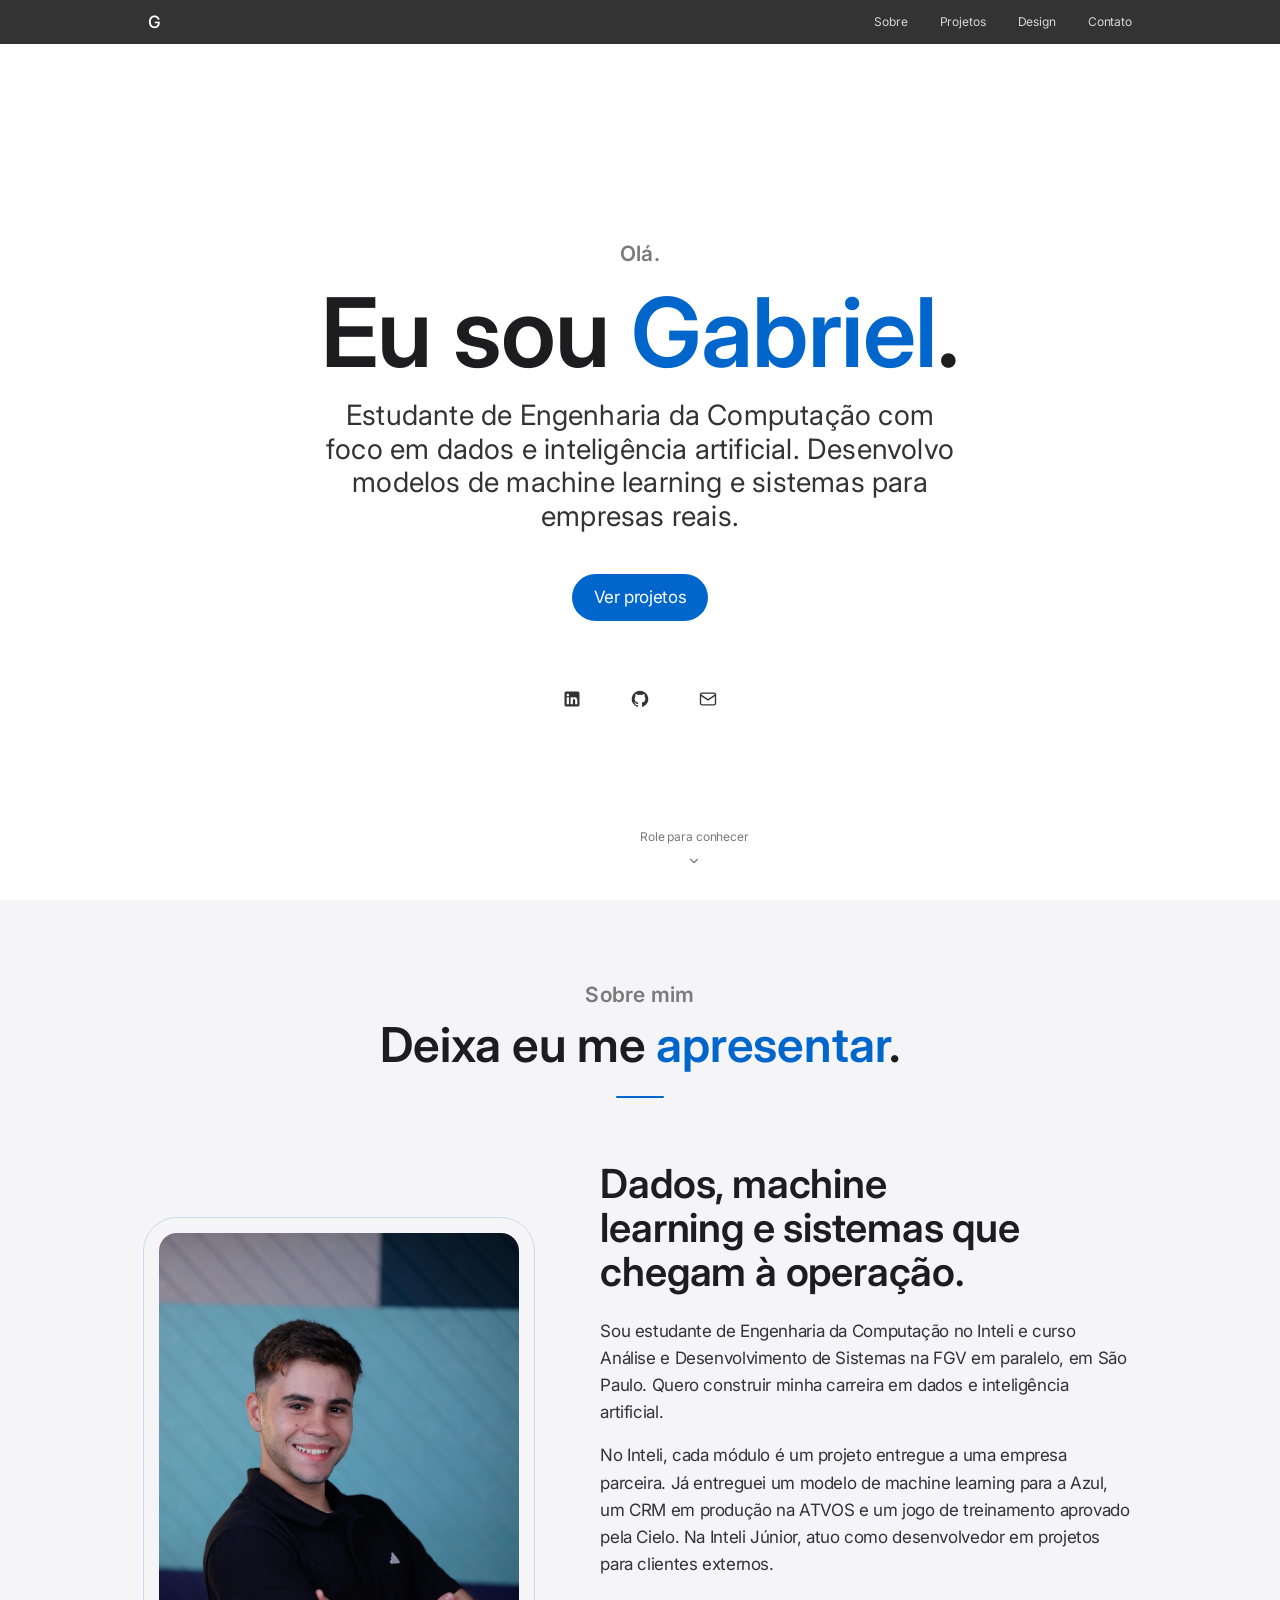
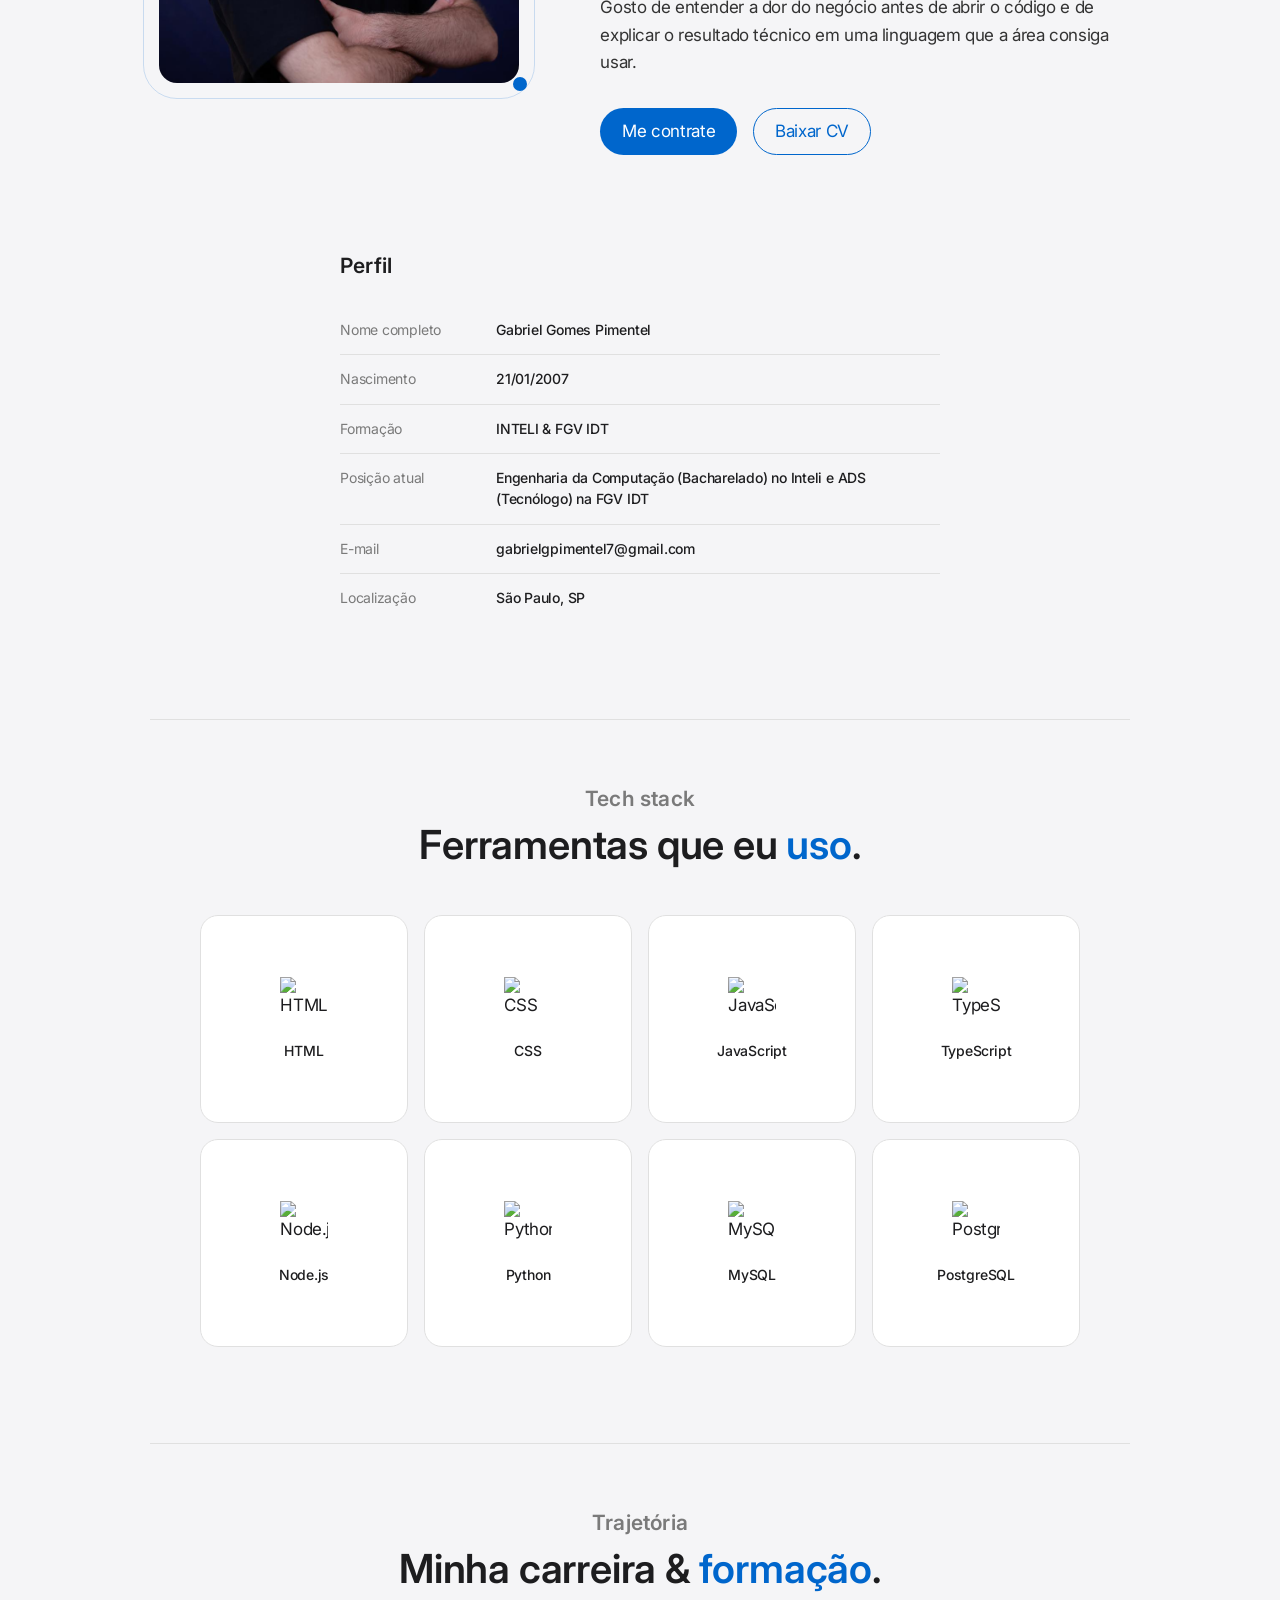
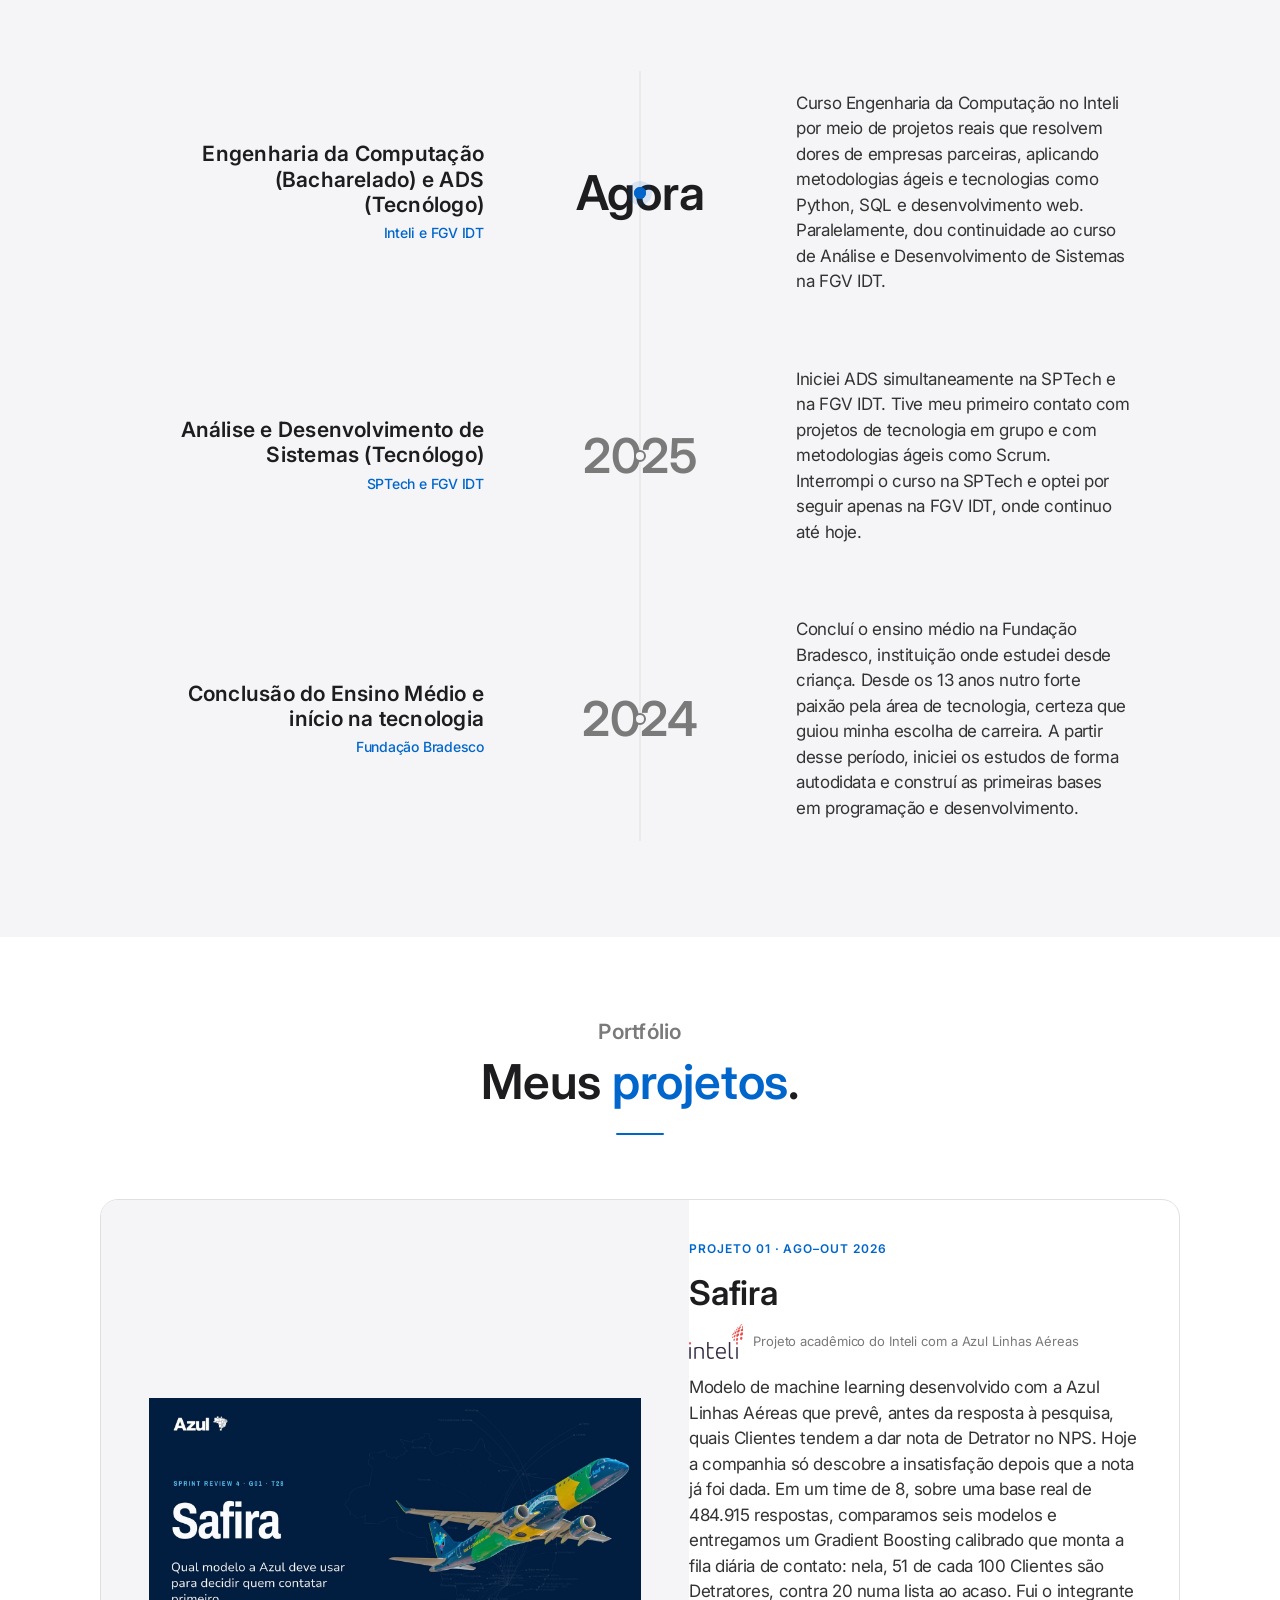
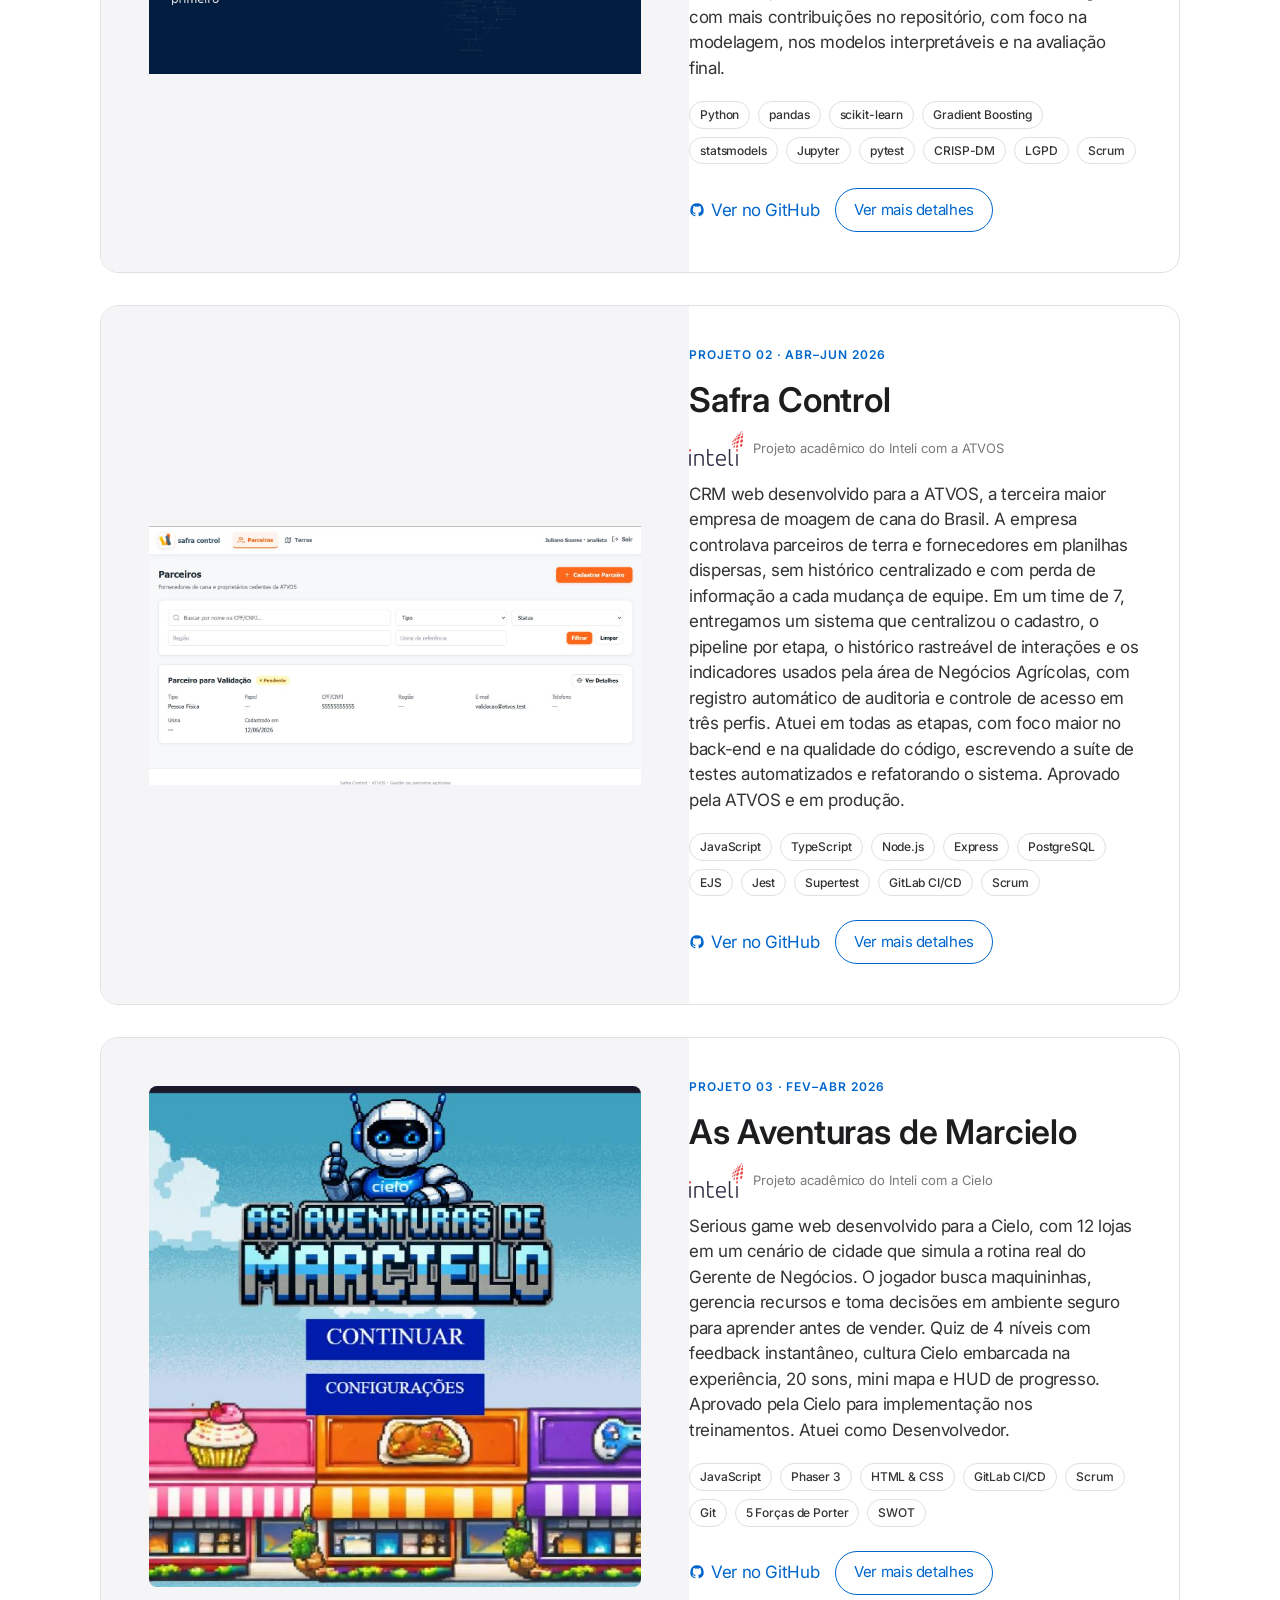
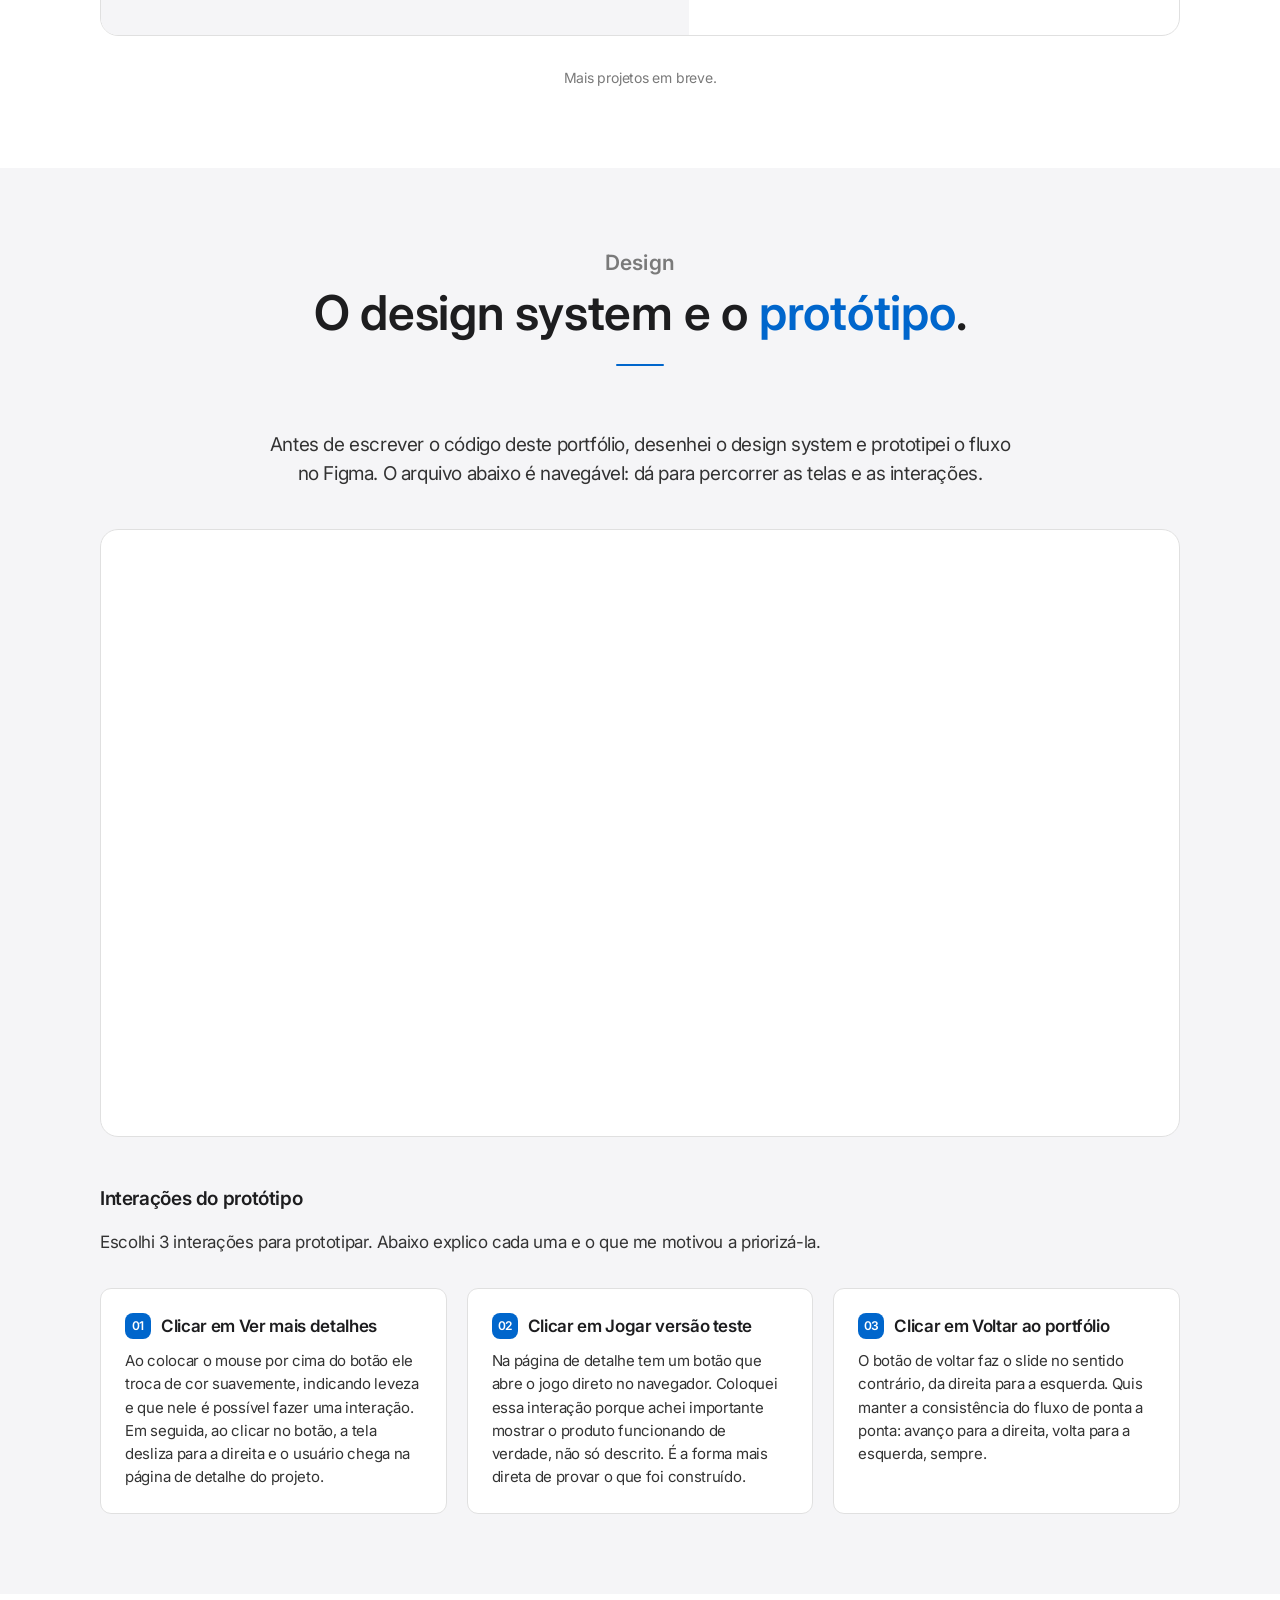
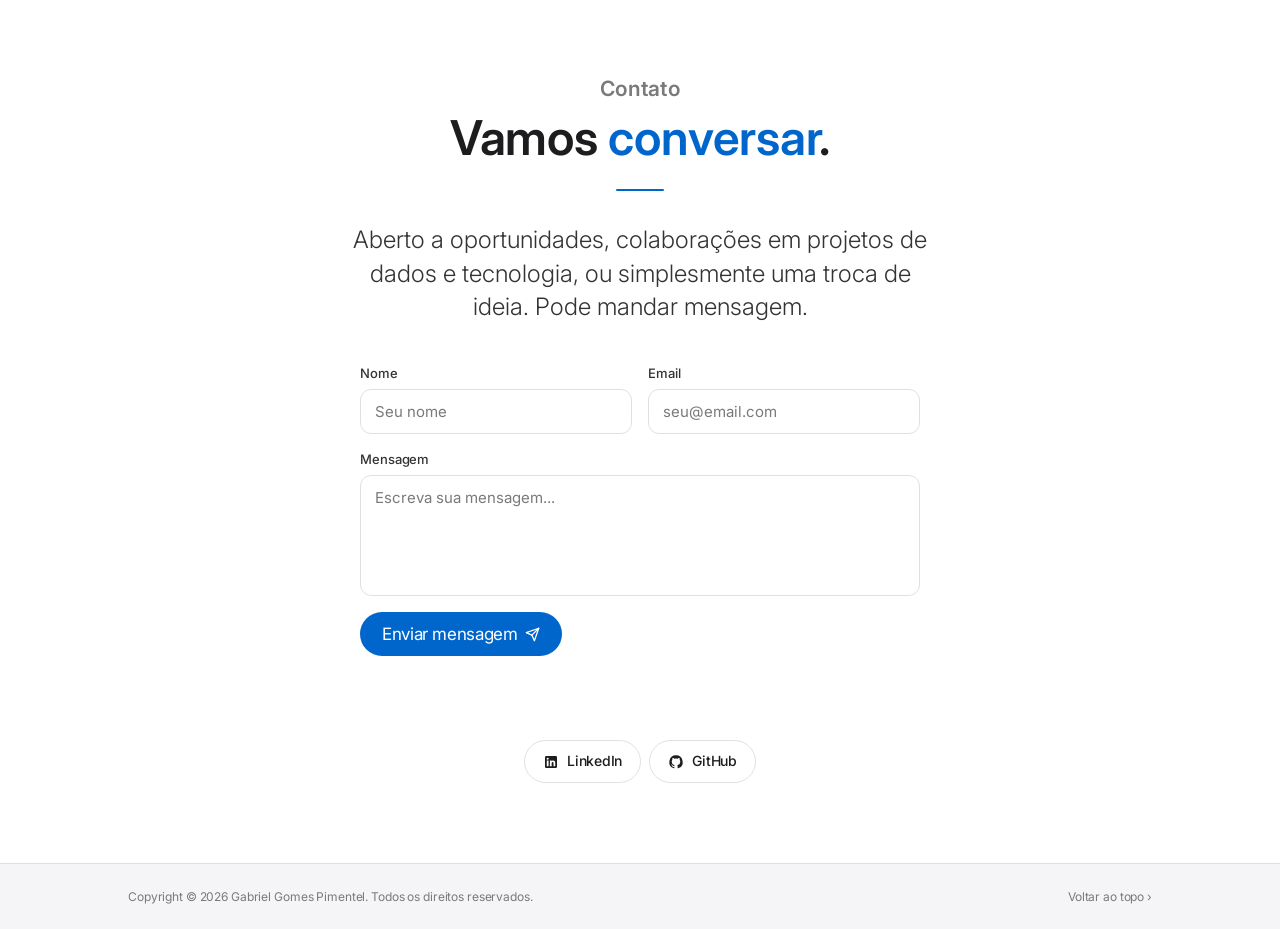
==== index.html @ a7a8bdf1 "feat: atualiza posicionamento para dados e ia" ====
<!DOCTYPE html>
<html lang="pt-BR">
<head>
  <meta charset="UTF-8" />
  <meta name="viewport" content="width=device-width, initial-scale=1.0" />
  <title>Gabriel Gomes Pimentel | Dados e IA</title>

  <link rel="preconnect" href="https://fonts.googleapis.com" />
  <link rel="preconnect" href="https://fonts.gstatic.com" crossorigin />
  <link href="https://fonts.googleapis.com/css2?family=Inter:wght@300;400;500;600;700&display=swap" rel="stylesheet" />
  <link rel="stylesheet" href="css/style.css" />
</head>

<body>

  <!-- ============================================================
       GLOBAL NAV
  ============================================================ -->
  <nav class="global-nav">
    <div class="global-nav__inner">
      <a href="#hero" class="global-nav__logo">G</a>
      <ul class="global-nav__links">
        <li><a href="#about">Sobre</a></li>
        <li><a href="#projects">Projetos</a></li>
        <li><a href="#design">Design</a></li>
        <li><a href="#contact">Contato</a></li>
      </ul>
      <button class="global-nav__toggle" aria-label="Abrir menu" aria-expanded="false">
        <span></span>
        <span></span>
      </button>
    </div>
  </nav>

  <!-- ============================================================
       HERO
  ============================================================ -->
  <section id="hero" class="tile tile--light">
    <p class="hero-eyebrow">Olá.</p>
    <h1 class="hero-name">
      <span class="word">Eu</span>
      <span class="word">sou</span>
      <span class="word accent">Gabriel</span><span class="word">.</span>
    </h1>
    <p class="hero-tagline reveal delay-2">
      Estudante de Engenharia da Computação com foco em dados e inteligência artificial. Desenvolvo modelos de machine learning e sistemas para empresas reais.
    </p>
    <div class="hero-cta-row reveal delay-3">
      <a href="#projects" class="btn-primary">Ver projetos</a>
    </div>
    <div class="hero-socials reveal delay-4">
      <a href="https://www.linkedin.com/in/gabriel-gomes-pimentel/" target="_blank" rel="noopener" aria-label="LinkedIn">
        <svg viewBox="0 0 24 24" fill="currentColor" aria-hidden="true">
          <path d="M19 3a2 2 0 0 1 2 2v14a2 2 0 0 1-2 2H5a2 2 0 0 1-2-2V5a2 2 0 0 1 2-2h14zM8.34 18.34V9.84H5.67v8.5h2.67zM7 8.67a1.55 1.55 0 1 0 0-3.1 1.55 1.55 0 0 0 0 3.1zm11.34 9.67v-4.92c0-2.4-1.28-3.52-2.99-3.52-1.38 0-2 .76-2.34 1.29V9.84h-2.67c.04.76 0 8.5 0 8.5h2.67v-4.75c0-.24.02-.48.09-.65.19-.48.63-.98 1.36-.98.96 0 1.34.73 1.34 1.79v4.59h2.54z"/>
        </svg>
      </a>
      <a href="https://github.com/Gabriel-Gomes-Pimentel" target="_blank" rel="noopener" aria-label="GitHub">
        <svg viewBox="0 0 24 24" fill="currentColor" aria-hidden="true">
          <path d="M12 2a10 10 0 0 0-3.16 19.49c.5.09.68-.22.68-.48v-1.7c-2.78.6-3.37-1.34-3.37-1.34-.46-1.16-1.11-1.47-1.11-1.47-.91-.62.07-.61.07-.61 1 .07 1.53 1.03 1.53 1.03.89 1.53 2.34 1.09 2.91.83.09-.65.35-1.09.63-1.34-2.22-.25-4.55-1.11-4.55-4.95 0-1.09.39-1.99 1.03-2.69-.1-.25-.45-1.27.1-2.65 0 0 .84-.27 2.75 1.02a9.56 9.56 0 0 1 5 0c1.91-1.29 2.75-1.02 2.75-1.02.55 1.38.2 2.4.1 2.65.64.7 1.03 1.6 1.03 2.69 0 3.85-2.34 4.7-4.57 4.95.36.31.68.92.68 1.85v2.74c0 .27.18.58.69.48A10 10 0 0 0 12 2z"/>
        </svg>
      </a>
      <a href="mailto:gabrielgpimentel7@gmail.com" aria-label="Email">
        <svg viewBox="0 0 24 24" fill="none" stroke="currentColor" stroke-width="1.6" stroke-linecap="round" stroke-linejoin="round" aria-hidden="true">
          <rect x="3" y="5" width="18" height="14" rx="2"></rect>
          <path d="m3 7 9 6 9-6"></path>
        </svg>
      </a>
    </div>

    <div class="hero-scroll reveal delay-5">
      <span>Role para conhecer</span>
      <svg viewBox="0 0 24 24" fill="none" stroke="currentColor" stroke-width="2" stroke-linecap="round" stroke-linejoin="round" aria-hidden="true">
        <polyline points="6 9 12 15 18 9"></polyline>
      </svg>
    </div>
  </section>

  <!-- ============================================================
       ABOUT — parchment tile
  ============================================================ -->
  <section id="about" class="tile tile--parchment">
    <div class="container">

      <p class="section-eyebrow reveal">Sobre mim</p>
      <h2 class="section-title reveal delay-1">
        Deixa eu me <span class="accent">apresentar</span>.
      </h2>

      <!-- Photo + Bio -->
      <div class="about-grid">
        <div class="about-photo-wrap reveal">
          <img
            src="assets/gabriel-perfil.jpeg"
            alt="Gabriel Gomes Pimentel"
            class="about-photo"
          />
        </div>

        <div class="about-text reveal delay-1">
          <h2>Dados, machine learning e sistemas que chegam à operação.</h2>
          <p>
            Sou estudante de Engenharia da Computação no Inteli e curso Análise e
            Desenvolvimento de Sistemas na FGV em paralelo, em São Paulo. Quero construir
            minha carreira em dados e inteligência artificial.
          </p>
          <p>
            No Inteli, cada módulo é um projeto entregue a uma empresa parceira. Já entreguei
            um modelo de machine learning para a Azul, um CRM em produção na ATVOS e um jogo
            de treinamento aprovado pela Cielo. Na Inteli Júnior, atuo como desenvolvedor em
            projetos para clientes externos.
          </p>
          <p>
            Gosto de entender a dor do negócio antes de abrir o código e de explicar o
            resultado técnico em uma linguagem que a área consiga usar.
          </p>
          <div class="about-cta-row">
            <a href="#contact" class="btn-primary">Me contrate</a>
            <a href="assets/Curriculo_Gabriel_Gomes_Pimentel.pdf" download class="btn-secondary">Baixar CV</a>
          </div>
        </div>
      </div>

      <!-- Profile -->
      <div class="about-info-grid">
        <div class="reveal">
          <h3 class="info-block-title">Perfil</h3>

          <div class="info-item">
            <span class="info-label">Nome completo</span>
            <span class="info-value">Gabriel Gomes Pimentel</span>
          </div>
          <div class="info-item">
            <span class="info-label">Nascimento</span>
            <span class="info-value">21/01/2007</span>
          </div>
          <div class="info-item">
            <span class="info-label">Formação</span>
            <span class="info-value">INTELI &amp; FGV IDT</span>
          </div>
          <div class="info-item">
            <span class="info-label">Posição atual</span>
            <span class="info-value">Engenharia da Computação (Bacharelado) no Inteli e ADS (Tecnólogo) na FGV IDT</span>
          </div>
          <div class="info-item">
            <span class="info-label">E-mail</span>
            <span class="info-value">gabrielgpimentel7@gmail.com</span>
          </div>
          <div class="info-item">
            <span class="info-label">Localização</span>
            <span class="info-value">São Paulo, SP</span>
          </div>
        </div>
      </div>

      <!-- ============================================================
           TECH STACK — grid de 8 quadrados
      ============================================================ -->
      <div class="tech-stack reveal">
        <div class="tech-stack-header">
          <p class="section-eyebrow">Tech stack</p>
          <h3 class="tech-stack-title">
            Ferramentas que eu <span class="accent">uso</span>.
          </h3>
        </div>

        <div class="tech-grid">
          <a class="tech-card reveal" href="https://developer.mozilla.org/en-US/docs/Web/HTML" target="_blank" rel="noopener">
            <div class="tech-card__icon"><img src="https://cdn.jsdelivr.net/gh/devicons/devicon/icons/html5/html5-original.svg" alt="HTML" /></div>
            <div class="tech-card__name">HTML</div>
          </a>
          <a class="tech-card reveal delay-1" href="https://developer.mozilla.org/en-US/docs/Web/CSS" target="_blank" rel="noopener">
            <div class="tech-card__icon"><img src="https://cdn.jsdelivr.net/gh/devicons/devicon/icons/css3/css3-original.svg" alt="CSS" /></div>
            <div class="tech-card__name">CSS</div>
          </a>
          <a class="tech-card reveal delay-2" href="https://developer.mozilla.org/en-US/docs/Web/JavaScript" target="_blank" rel="noopener">
            <div class="tech-card__icon"><img src="https://cdn.jsdelivr.net/gh/devicons/devicon/icons/javascript/javascript-original.svg" alt="JavaScript" /></div>
            <div class="tech-card__name">JavaScript</div>
          </a>
          <a class="tech-card reveal delay-3" href="https://typescriptlang.org" target="_blank" rel="noopener">
            <div class="tech-card__icon"><img src="https://cdn.jsdelivr.net/gh/devicons/devicon/icons/typescript/typescript-original.svg" alt="TypeScript" /></div>
            <div class="tech-card__name">TypeScript</div>
          </a>
          <a class="tech-card reveal" href="https://nodejs.org" target="_blank" rel="noopener">
            <div class="tech-card__icon"><img src="https://cdn.jsdelivr.net/gh/devicons/devicon/icons/nodejs/nodejs-original.svg" alt="Node.js" /></div>
            <div class="tech-card__name">Node.js</div>
          </a>
          <a class="tech-card reveal delay-1" href="https://python.org" target="_blank" rel="noopener">
            <div class="tech-card__icon"><img src="https://cdn.jsdelivr.net/gh/devicons/devicon/icons/python/python-original.svg" alt="Python" /></div>
            <div class="tech-card__name">Python</div>
          </a>
          <a class="tech-card reveal delay-2" href="https://mysql.com" target="_blank" rel="noopener">
            <div class="tech-card__icon"><img src="https://cdn.jsdelivr.net/gh/devicons/devicon/icons/mysql/mysql-original.svg" alt="MySQL" /></div>
            <div class="tech-card__name">MySQL</div>
          </a>
          <a class="tech-card reveal delay-3" href="https://postgresql.org" target="_blank" rel="noopener">
            <div class="tech-card__icon"><img src="https://cdn.jsdelivr.net/gh/devicons/devicon/icons/postgresql/postgresql-original.svg" alt="PostgreSQL" /></div>
            <div class="tech-card__name">PostgreSQL</div>
          </a>
        </div>
      </div>

      <!-- ============================================================
           TIMELINE — Trajetória
      ============================================================ -->
      <div class="timeline-wrap reveal">
        <p class="section-eyebrow">Trajetória</p>
        <h3 class="timeline-intro">
          Minha carreira &amp; <span class="accent">formação</span>.
        </h3>

        <div class="timeline-track">

          <div class="timeline-item timeline-item--now reveal">
            <div class="timeline-role">
              <div class="timeline-title">Engenharia da Computação (Bacharelado) e ADS (Tecnólogo)</div>
              <div class="timeline-sub">Inteli e FGV IDT</div>
            </div>
            <div class="timeline-year">Agora</div>
            <div class="timeline-desc">
              Curso Engenharia da Computação no Inteli por meio de projetos reais que
              resolvem dores de empresas parceiras, aplicando metodologias ágeis e tecnologias
              como Python, SQL e desenvolvimento web. Paralelamente, dou continuidade ao
              curso de Análise e Desenvolvimento de Sistemas na FGV IDT.
            </div>
          </div>

          <div class="timeline-item reveal delay-1">
            <div class="timeline-role">
              <div class="timeline-title">Análise e Desenvolvimento de Sistemas (Tecnólogo)</div>
              <div class="timeline-sub">SPTech e FGV IDT</div>
            </div>
            <div class="timeline-year">2025</div>
            <div class="timeline-desc">
              Iniciei ADS simultaneamente na SPTech e na FGV IDT. Tive meu primeiro contato com
              projetos de tecnologia em grupo e com metodologias ágeis como Scrum.
              Interrompi o curso na SPTech e optei por seguir apenas na FGV IDT,
              onde continuo até hoje.
            </div>
          </div>

          <div class="timeline-item reveal delay-2">
            <div class="timeline-role">
              <div class="timeline-title">Conclusão do Ensino Médio e início na tecnologia</div>
              <div class="timeline-sub">Fundação Bradesco</div>
            </div>
            <div class="timeline-year">2024</div>
            <div class="timeline-desc">
              Concluí o ensino médio na Fundação Bradesco, instituição onde estudei desde criança.
              Desde os 13 anos nutro forte paixão pela área de tecnologia, certeza que
              guiou minha escolha de carreira. A partir desse período, iniciei os estudos de
              forma autodidata e construí as primeiras bases em programação e desenvolvimento.
            </div>
          </div>
          <!-- Para adicionar mais itens: copie um bloco .timeline-item acima -->

        </div>
      </div>

    </div>
  </section>

  <!-- ============================================================
       PROJECTS — light tile
  ============================================================ -->
  <section id="projects" class="tile tile--light">
    <div class="container-wide">

      <p class="section-eyebrow reveal">Portfólio</p>
      <h2 class="section-title reveal delay-1">
        Meus <span class="accent">projetos</span>.
      </h2>

      <div class="projects-grid">

        <!-- PROJECT CARD
             Para adicionar mais projetos: copie este bloco <article> inteiro
             e cole logo abaixo dentro do .projects-grid. -->
        <article class="project-card reveal">

          <div class="project-image-wrap">
            <img
              src="assets/safira-capa.jpg"
              alt="Safira, modelo preditivo de detratores de NPS para a Azul Linhas Aéreas"
              class="project-image project-image--illustration"
            />
          </div>

          <div class="project-info">
            <span class="project-number">Projeto 01 &middot; ago&ndash;out 2026</span>
            <h3 class="project-title">Safira</h3>
            <p class="project-credit">
              <img src="assets/inteli.png" alt="Inteli, Instituto de Tecnologia e Liderança" />
              <span>Projeto acadêmico do Inteli com a Azul Linhas Aéreas</span>
            </p>
            <p class="project-desc">
              Modelo de machine learning desenvolvido com a Azul Linhas Aéreas que prevê, antes da resposta à pesquisa, quais Clientes tendem a dar nota de Detrator no NPS. Hoje a companhia só descobre a insatisfação depois que a nota já foi dada. Em um time de 8, sobre uma base real de 484.915 respostas, comparamos seis modelos e entregamos um Gradient Boosting calibrado que monta a fila diária de contato: nela, 51 de cada 100 Clientes são Detratores, contra 20 numa lista ao acaso. Fui o integrante com mais contribuições no repositório, com foco na modelagem, nos modelos interpretáveis e na avaliação final.
            </p>
            <div class="project-tags">
              <span class="project-tag">Python</span>
              <span class="project-tag">pandas</span>
              <span class="project-tag">scikit-learn</span>
              <span class="project-tag">Gradient Boosting</span>
              <span class="project-tag">statsmodels</span>
              <span class="project-tag">Jupyter</span>
              <span class="project-tag">pytest</span>
              <span class="project-tag">CRISP-DM</span>
              <span class="project-tag">LGPD</span>
              <span class="project-tag">Scrum</span>
            </div>
            <div class="project-actions">
              <a href="https://github.com/Gabriel-Gomes-Pimentel/safira-azul-nps" target="_blank" rel="noopener" class="text-link project-link project-github-link" aria-label="Ver repositório no GitHub">
                <svg viewBox="0 0 24 24" fill="currentColor" aria-hidden="true" width="16" height="16">
                  <path d="M12 2a10 10 0 0 0-3.16 19.49c.5.09.68-.22.68-.48v-1.7c-2.78.6-3.37-1.34-3.37-1.34-.46-1.16-1.11-1.47-1.11-1.47-.91-.62.07-.61.07-.61 1 .07 1.53 1.03 1.53 1.03.89 1.53 2.34 1.09 2.91.83.09-.65.35-1.09.63-1.34-2.22-.25-4.55-1.11-4.55-4.95 0-1.09.39-1.99 1.03-2.69-.1-.25-.45-1.27.1-2.65 0 0 .84-.27 2.75 1.02a9.56 9.56 0 0 1 5 0c1.91-1.29 2.75-1.02 2.75-1.02.55 1.38.2 2.4.1 2.65.64.7 1.03 1.6 1.03 2.69 0 3.85-2.34 4.7-4.57 4.95.36.31.68.92.68 1.85v2.74c0 .27.18.58.69.48A10 10 0 0 0 12 2z"/>
                </svg>
                Ver no GitHub
              </a>
              <a href="projetos/safira.html" class="btn-secondary" aria-label="Ver mais detalhes de Safira">Ver mais detalhes</a>
            </div>
          </div>

        </article>
        <!-- /PROJECT CARD -->

        <!-- PROJECT CARD -->
        <article class="project-card reveal">

          <div class="project-image-wrap">
            <img
              src="assets/sc-parceiros.jpg"
              alt="Safra Control, tela de parceiros do CRM entregue para a ATVOS"
              class="project-image project-image--illustration"
            />
          </div>

          <div class="project-info">
            <span class="project-number">Projeto 02 &middot; abr&ndash;jun 2026</span>
            <h3 class="project-title">Safra Control</h3>
            <p class="project-credit">
              <img src="assets/inteli.png" alt="Inteli, Instituto de Tecnologia e Liderança" />
              <span>Projeto acadêmico do Inteli com a ATVOS</span>
            </p>
            <p class="project-desc">
              CRM web desenvolvido para a ATVOS, a terceira maior empresa de moagem de cana do Brasil. A empresa controlava parceiros de terra e fornecedores em planilhas dispersas, sem histórico centralizado e com perda de informação a cada mudança de equipe. Em um time de 7, entregamos um sistema que centralizou o cadastro, o pipeline por etapa, o histórico rastreável de interações e os indicadores usados pela área de Negócios Agrícolas, com registro automático de auditoria e controle de acesso em três perfis. Atuei em todas as etapas, com foco maior no back-end e na qualidade do código, escrevendo a suíte de testes automatizados e refatorando o sistema. Aprovado pela ATVOS e em produção.
            </p>
            <div class="project-tags">
              <span class="project-tag">JavaScript</span>
              <span class="project-tag">TypeScript</span>
              <span class="project-tag">Node.js</span>
              <span class="project-tag">Express</span>
              <span class="project-tag">PostgreSQL</span>
              <span class="project-tag">EJS</span>
              <span class="project-tag">Jest</span>
              <span class="project-tag">Supertest</span>
              <span class="project-tag">GitLab CI/CD</span>
              <span class="project-tag">Scrum</span>
            </div>
            <div class="project-actions">
              <a href="https://github.com/Gabriel-Gomes-Pimentel/safra-control" target="_blank" rel="noopener" class="text-link project-link project-github-link" aria-label="Ver repositório no GitHub">
                <svg viewBox="0 0 24 24" fill="currentColor" aria-hidden="true" width="16" height="16">
                  <path d="M12 2a10 10 0 0 0-3.16 19.49c.5.09.68-.22.68-.48v-1.7c-2.78.6-3.37-1.34-3.37-1.34-.46-1.16-1.11-1.47-1.11-1.47-.91-.62.07-.61.07-.61 1 .07 1.53 1.03 1.53 1.03.89 1.53 2.34 1.09 2.91.83.09-.65.35-1.09.63-1.34-2.22-.25-4.55-1.11-4.55-4.95 0-1.09.39-1.99 1.03-2.69-.1-.25-.45-1.27.1-2.65 0 0 .84-.27 2.75 1.02a9.56 9.56 0 0 1 5 0c1.91-1.29 2.75-1.02 2.75-1.02.55 1.38.2 2.4.1 2.65.64.7 1.03 1.6 1.03 2.69 0 3.85-2.34 4.7-4.57 4.95.36.31.68.92.68 1.85v2.74c0 .27.18.58.69.48A10 10 0 0 0 12 2z"/>
                </svg>
                Ver no GitHub
              </a>
              <a href="projetos/safra-control.html" class="btn-secondary" aria-label="Ver mais detalhes de Safra Control">Ver mais detalhes</a>
            </div>
          </div>

        </article>
        <!-- /PROJECT CARD -->

        <!-- PROJECT CARD -->
        <article class="project-card reveal">

          <div class="project-image-wrap">
            <img
              src="assets/jogo-cielo.jpg"
              alt="As Aventuras de Marcielo — Serious Game Cielo"
              class="project-image"
            />
          </div>

          <div class="project-info">
            <span class="project-number">Projeto 03 &middot; fev&ndash;abr 2026</span>
            <h3 class="project-title">As Aventuras de Marcielo</h3>
            <p class="project-credit">
              <img src="assets/inteli.png" alt="Inteli, Instituto de Tecnologia e Liderança" />
              <span>Projeto acadêmico do Inteli com a Cielo</span>
            </p>
            <p class="project-desc">
              Serious game web desenvolvido para a Cielo, com 12 lojas em um cenário de cidade que simula a rotina real do Gerente de Negócios. O jogador busca maquininhas, gerencia recursos e toma decisões em ambiente seguro para aprender antes de vender. Quiz de 4 níveis com feedback instantâneo, cultura Cielo embarcada na experiência, 20 sons, mini mapa e HUD de progresso. Aprovado pela Cielo para implementação nos treinamentos. Atuei como Desenvolvedor.
            </p>
            <div class="project-tags">
              <span class="project-tag">JavaScript</span>
              <span class="project-tag">Phaser 3</span>
              <span class="project-tag">HTML &amp; CSS</span>
              <span class="project-tag">GitLab CI/CD</span>
              <span class="project-tag">Scrum</span>
              <span class="project-tag">Git</span>
              <span class="project-tag">5 Forças de Porter</span>
              <span class="project-tag">SWOT</span>
            </div>
            <div class="project-actions">
              <a href="https://github.com/Gabriel-Gomes-Pimentel/projeto-cielo" target="_blank" rel="noopener" class="text-link project-link project-github-link" aria-label="Ver repositório no GitHub">
                <svg viewBox="0 0 24 24" fill="currentColor" aria-hidden="true" width="16" height="16">
                  <path d="M12 2a10 10 0 0 0-3.16 19.49c.5.09.68-.22.68-.48v-1.7c-2.78.6-3.37-1.34-3.37-1.34-.46-1.16-1.11-1.47-1.11-1.47-.91-.62.07-.61.07-.61 1 .07 1.53 1.03 1.53 1.03.89 1.53 2.34 1.09 2.91.83.09-.65.35-1.09.63-1.34-2.22-.25-4.55-1.11-4.55-4.95 0-1.09.39-1.99 1.03-2.69-.1-.25-.45-1.27.1-2.65 0 0 .84-.27 2.75 1.02a9.56 9.56 0 0 1 5 0c1.91-1.29 2.75-1.02 2.75-1.02.55 1.38.2 2.4.1 2.65.64.7 1.03 1.6 1.03 2.69 0 3.85-2.34 4.7-4.57 4.95.36.31.68.92.68 1.85v2.74c0 .27.18.58.69.48A10 10 0 0 0 12 2z"/>
                </svg>
                Ver no GitHub
              </a>
              <a href="projetos/as-aventuras-de-marcielo.html" class="btn-secondary" aria-label="Ver mais detalhes de As Aventuras de Marcielo">Ver mais detalhes</a>
            </div>
          </div>

        </article>
        <!-- /PROJECT CARD -->

      </div>

      <p class="add-project-hint reveal">
        Mais projetos em breve.
      </p>

    </div>
  </section>


  <!-- ============================================================
       DESIGN & PROTÓTIPO — parchment tile
  ============================================================ -->
  <section id="design" class="tile tile--parchment">
    <div class="container-wide">

      <p class="section-eyebrow reveal">Design</p>
      <h2 class="section-title reveal delay-1">
        O design system e o <span class="accent">protótipo</span>.
      </h2>

      <p class="section-lead reveal delay-2">
        Antes de escrever o código deste portfólio, desenhei o design system e prototipei o fluxo
        no Figma. O arquivo abaixo é navegável: dá para percorrer as telas e as interações.
      </p>

      <div class="figma-embed-wrap reveal delay-3">
        <div class="figma-embed-ratio">
          <iframe
            title="Portfólio Gabriel Gomes Pimentel, design system e protótipo no Figma"
            src="https://embed.figma.com/design/Wm77g3Bp40BQ5uYXYfrb5N/Portf%C3%B3lio-Gabriel-Gomes-Pimentel-%E2%80%94-Design-System---Prot%C3%B3tipo?node-id=5-3&amp;embed-host=share"
            loading="lazy"
            allowfullscreen></iframe>
        </div>
      </div>

      <h3 class="detail-label reveal" style="margin-top: 48px;">Interações do protótipo</h3>
      <p class="detail-text reveal">
        Escolhi 3 interações para prototipar. Abaixo explico cada uma e o que me motivou a priorizá-la.
      </p>

      <div class="proto-notes">
        <div class="proto-note reveal">
          <div class="proto-note__head">
            <span class="proto-note__num">01</span>
            <h4 class="proto-note__title">Clicar em Ver mais detalhes</h4>
          </div>
          <p>
            Ao colocar o mouse por cima do botão ele troca de cor suavemente, indicando leveza e
            que nele é possível fazer uma interação. Em seguida, ao clicar no botão, a tela desliza
            para a direita e o usuário chega na página de detalhe do projeto.
          </p>
        </div>

        <div class="proto-note reveal delay-1">
          <div class="proto-note__head">
            <span class="proto-note__num">02</span>
            <h4 class="proto-note__title">Clicar em Jogar versão teste</h4>
          </div>
          <p>
            Na página de detalhe tem um botão que abre o jogo direto no navegador. Coloquei essa
            interação porque achei importante mostrar o produto funcionando de verdade, não só
            descrito. É a forma mais direta de provar o que foi construído.
          </p>
        </div>

        <div class="proto-note reveal delay-2">
          <div class="proto-note__head">
            <span class="proto-note__num">03</span>
            <h4 class="proto-note__title">Clicar em Voltar ao portfólio</h4>
          </div>
          <p>
            O botão de voltar faz o slide no sentido contrário, da direita para a esquerda. Quis
            manter a consistência do fluxo de ponta a ponta: avanço para a direita, volta para a
            esquerda, sempre.
          </p>
        </div>
      </div>

    </div>
  </section>

  <!-- ============================================================
       CONTACT — light tile
  ============================================================ -->
  <section id="contact" class="tile tile--light">
    <div class="container">

      <p class="section-eyebrow reveal">Contato</p>
      <h2 class="section-title reveal delay-1">
        Vamos <span class="accent">conversar</span>.
      </h2>

      <p class="contact-lead reveal delay-2">
        Aberto a oportunidades, colaborações em projetos de dados e tecnologia,
        ou simplesmente uma troca de ideia. Pode mandar mensagem.
      </p>

      <form id="contact-form" class="contact-form reveal delay-3" action="https://formspree.io/f/xbdbrkpr" method="POST" novalidate>
        <div class="contact-form__row">
          <div class="contact-form__field">
            <label for="cf-name">Nome</label>
            <input type="text" id="cf-name" name="name" placeholder="Seu nome" required autocomplete="name" />
          </div>
          <div class="contact-form__field">
            <label for="cf-email">Email</label>
            <input type="email" id="cf-email" name="email" placeholder="seu@email.com" required autocomplete="email" />
          </div>
        </div>
        <div class="contact-form__field">
          <label for="cf-message">Mensagem</label>
          <textarea id="cf-message" name="message" rows="5" placeholder="Escreva sua mensagem..." required></textarea>
        </div>
        <button type="submit" class="btn-primary contact-form__btn">
          <span class="cf-btn-label">Enviar mensagem</span>
          <svg class="cf-btn-icon" viewBox="0 0 24 24" fill="none" stroke="currentColor" stroke-width="2" stroke-linecap="round" stroke-linejoin="round" aria-hidden="true">
            <line x1="22" y1="2" x2="11" y2="13"/><polygon points="22 2 15 22 11 13 2 9 22 2"/>
          </svg>
        </button>
        <p class="contact-form__feedback" aria-live="polite"></p>
      </form>

      <div class="contact-socials reveal delay-4">
        <a href="https://www.linkedin.com/in/gabriel-gomes-pimentel/" target="_blank" rel="noopener" aria-label="LinkedIn">
          <svg viewBox="0 0 24 24" fill="currentColor" aria-hidden="true">
            <path d="M19 3a2 2 0 0 1 2 2v14a2 2 0 0 1-2 2H5a2 2 0 0 1-2-2V5a2 2 0 0 1 2-2h14zM8.34 18.34V9.84H5.67v8.5h2.67zM7 8.67a1.55 1.55 0 1 0 0-3.1 1.55 1.55 0 0 0 0 3.1zm11.34 9.67v-4.92c0-2.4-1.28-3.52-2.99-3.52-1.38 0-2 .76-2.34 1.29V9.84h-2.67c.04.76 0 8.5 0 8.5h2.67v-4.75c0-.24.02-.48.09-.65.19-.48.63-.98 1.36-.98.96 0 1.34.73 1.34 1.79v4.59h2.54z"/>
          </svg>
          LinkedIn
        </a>
        <a href="https://github.com/Gabriel-Gomes-Pimentel" target="_blank" rel="noopener" aria-label="GitHub">
          <svg viewBox="0 0 24 24" fill="currentColor" aria-hidden="true">
            <path d="M12 2a10 10 0 0 0-3.16 19.49c.5.09.68-.22.68-.48v-1.7c-2.78.6-3.37-1.34-3.37-1.34-.46-1.16-1.11-1.47-1.11-1.47-.91-.62.07-.61.07-.61 1 .07 1.53 1.03 1.53 1.03.89 1.53 2.34 1.09 2.91.83.09-.65.35-1.09.63-1.34-2.22-.25-4.55-1.11-4.55-4.95 0-1.09.39-1.99 1.03-2.69-.1-.25-.45-1.27.1-2.65 0 0 .84-.27 2.75 1.02a9.56 9.56 0 0 1 5 0c1.91-1.29 2.75-1.02 2.75-1.02.55 1.38.2 2.4.1 2.65.64.7 1.03 1.6 1.03 2.69 0 3.85-2.34 4.7-4.57 4.95.36.31.68.92.68 1.85v2.74c0 .27.18.58.69.48A10 10 0 0 0 12 2z"/>
          </svg>
          GitHub
        </a>
      </div>

    </div>
  </section>

  <!-- ============================================================
       FOOTER
  ============================================================ -->
  <footer>
    <div class="footer-inner">
      <p>Copyright &copy; 2026 Gabriel Gomes Pimentel. Todos os direitos reservados.</p>
      <p><a href="#hero">Voltar ao topo ›</a></p>
    </div>
  </footer>

  <script src="js/main.js" defer></script>

</body>
</html>
---- css/style.css ----
:root {
  /* Brand */
  --color-primary:          #0066cc;
  --color-primary-focus:    #0071e3;
  --color-primary-on-dark:  #2997ff;

  /* Text */
  --color-ink:              #1d1d1f;
  --color-body:             #1d1d1f;
  --color-body-on-dark:     #ffffff;
  --color-ink-muted-80:     #333333;
  --color-ink-muted-48:     #7a7a7a;

  /* Surface */
  --color-canvas:           #ffffff;
  --color-canvas-parchment: #f5f5f7;
  --color-surface-pearl:    #fafafc;
  --color-surface-tile-1:   #272729;
  --color-surface-black:    #000000;

  /* Lines */
  --color-divider-soft:     #f0f0f0;
  --color-hairline:         #e0e0e0;
  --color-border-soft:      rgba(0, 0, 0, 0.08);
  --color-border-card:      rgba(0, 0, 0, 0.04);

  --color-on-primary:       #ffffff;
  --color-on-dark:          #ffffff;

  --shadow-product:         rgba(0, 0, 0, 0.22) 3px 5px 30px 0;

  --font-display: "SF Pro Display", -apple-system, BlinkMacSystemFont, "Inter", system-ui, sans-serif;
  --font-text:    "SF Pro Text",    -apple-system, BlinkMacSystemFont, "Inter", system-ui, sans-serif;

  --radius-sm:    8px;
  --radius-md:    11px;
  --radius-lg:    18px;
  --radius-pill:  9999px;

  --space-section: 80px;
}

/* ============================================================
   RESET & BASE
============================================================ */
*, *::before, *::after { box-sizing: border-box; margin: 0; padding: 0; }
html { scroll-behavior: smooth; }
body {
  font-family: var(--font-text);
  color: var(--color-ink);
  background: var(--color-canvas);
  -webkit-font-smoothing: antialiased;
  -moz-osx-font-smoothing: grayscale;
  font-size: 17px;
  line-height: 1.47;
  letter-spacing: -0.374px;
  overflow-x: hidden;
}
a { color: var(--color-primary); text-decoration: none; }
a:hover { text-decoration: underline; }
img { max-width: 100%; display: block; }
button, .pressable { transition: transform 120ms ease; }
button:active, .pressable:active { transform: scale(0.95); }

/* ============================================================
   LAYOUT — full-bleed tiles, edge-to-edge color sections
============================================================ */
.tile {
  width: 100%;
  padding: var(--space-section) 24px;
}
.tile--light     { background: var(--color-canvas); }
.tile--parchment { background: var(--color-canvas-parchment); }
.tile--dark      { background: var(--color-surface-tile-1); color: var(--color-on-dark); }

.container {
  max-width: 980px;
  margin: 0 auto;
}
.container-wide {
  max-width: 1080px;
  margin: 0 auto;
}

/* ============================================================
   SCROLL REVEAL — subtle fade + 30px slide-up
============================================================ */
.reveal {
  opacity: 0;
  transform: translateY(30px);
  transition: opacity 700ms ease, transform 700ms ease;
}
.reveal.visible {
  opacity: 1;
  transform: translateY(0);
}
.delay-1 { transition-delay: 80ms; }
.delay-2 { transition-delay: 160ms; }
.delay-3 { transition-delay: 240ms; }
.delay-4 { transition-delay: 320ms; }
.delay-5 { transition-delay: 400ms; }

@media (prefers-reduced-motion: reduce) {
  .reveal { opacity: 1; transform: none; transition: none; }
}

/* ============================================================
   APPLE-STYLE ANIMATIONS
============================================================ */

/* Hero — word-by-word reveal with blur fade (iPhone hero intro) */
.hero-name .word {
  display: inline-block;
  opacity: 0;
  filter: blur(8px);
  transform: translateY(24px);
  transition: opacity 900ms cubic-bezier(0.22, 1, 0.36, 1),
              filter 900ms cubic-bezier(0.22, 1, 0.36, 1),
              transform 900ms cubic-bezier(0.22, 1, 0.36, 1);
}
.hero-name.is-in .word {
  opacity: 1;
  filter: blur(0);
  transform: translateY(0);
}

/* Hero eyebrow — letter-spacing tighten on entry */
.hero-eyebrow {
  letter-spacing: 0.8em;
  opacity: 0;
  transition: letter-spacing 1200ms cubic-bezier(0.22, 1, 0.36, 1),
              opacity 800ms ease;
}
.hero-eyebrow.is-in {
  letter-spacing: 0.231px;
  opacity: 1;
}

/* Hero content scroll-linked fade & scale */
.hero-content-anim {
  will-change: transform, opacity, filter;
}

/* Photo — clip-path reveal from bottom (Apple product intro) */
.about-photo-wrap {
  overflow: visible;
  border-radius: var(--radius-lg);
  isolation: isolate;
}

/* Decorative ring — thin accent that breathes */
.about-photo-wrap::before {
  content: "";
  position: absolute;
  inset: -16px;
  border-radius: calc(var(--radius-lg) + 16px);
  border: 1px solid rgba(0, 102, 204, 0.18);
  opacity: 0;
  transform: scale(0.96);
  transition: opacity 1200ms ease 600ms, transform 1200ms cubic-bezier(0.22, 1, 0.36, 1) 600ms;
  pointer-events: none;
  z-index: 0;
}
.about-photo-wrap.is-in::before {
  opacity: 1;
  transform: scale(1);
  animation: ring-breathe 6s ease-in-out 2s infinite;
}
@keyframes ring-breathe {
  0%, 100% { transform: scale(1);    opacity: 0.9; }
  50%      { transform: scale(1.03); opacity: 0.5; }
}

/* Soft accent dot bottom-right */
.about-photo-wrap::after {
  content: "";
  position: absolute;
  bottom: -8px;
  right: -8px;
  width: 14px;
  height: 14px;
  border-radius: 50%;
  background: var(--color-primary);
  opacity: 0;
  transform: scale(0);
  transition: opacity 600ms ease 1200ms, transform 800ms cubic-bezier(0.34, 1.56, 0.64, 1) 1200ms;
  pointer-events: none;
  z-index: 2;
}
.about-photo-wrap.is-in::after {
  opacity: 1;
  transform: scale(1);
}
.about-photo {
  position: relative;
  z-index: 1;
  clip-path: inset(100% 0 0 0);
  transform: scale(1.12);
  transition: clip-path 1400ms cubic-bezier(0.22, 1, 0.36, 1),
              transform 700ms cubic-bezier(0.22, 1, 0.36, 1),
              filter 500ms ease,
              box-shadow 500ms ease;
  border-radius: var(--radius-lg);
  will-change: transform;
}
.about-photo-wrap.is-in .about-photo {
  clip-path: inset(0 0 0 0);
  transform: scale(1);
  animation: photo-float 7s ease-in-out 2.4s infinite;
}
@keyframes photo-float {
  0%, 100% { transform: translateY(0)    scale(1); }
  50%      { transform: translateY(-6px) scale(1); }
}
.about-photo-wrap.is-in:hover .about-photo {
  animation-play-state: paused;
  transform: translateY(-4px) scale(1.02);
  filter: brightness(1.04);
  box-shadow: 0 24px 60px -20px rgba(0, 0, 0, 0.28);
}

/* Section titles — accent underline draw-in */
.section-title {
  position: relative;
  display: block;
}
.section-title::after {
  content: "";
  display: block;
  width: 48px;
  height: 2px;
  background: var(--color-primary);
  border-radius: 2px;
  margin: 24px auto 0;
  transform-origin: center;
  transform: scaleX(0);
  transition: transform 900ms cubic-bezier(0.22, 1, 0.36, 1) 200ms;
}
.section-title.visible::after {
  transform: scaleX(1);
}

/* Tech cards — stagger entry + continuous gentle bob + magnetic 3D hover */
.tech-card {
  transform-style: preserve-3d;
  transition: transform 400ms cubic-bezier(0.22, 1, 0.36, 1),
              border-color 200ms ease,
              box-shadow 400ms ease;
  will-change: transform;
  opacity: 0;
  animation: tech-enter 700ms cubic-bezier(0.22, 1, 0.36, 1) forwards;
}
@keyframes tech-enter {
  0%   { opacity: 0; transform: translateY(24px) scale(0.94); filter: blur(6px); }
  100% { opacity: 1; transform: translateY(0)    scale(1);    filter: blur(0); }
}
.tech-card:nth-child(1) { animation-delay: 0ms;   }
.tech-card:nth-child(2) { animation-delay: 80ms;  }
.tech-card:nth-child(3) { animation-delay: 160ms; }
.tech-card:nth-child(4) { animation-delay: 240ms; }
.tech-card:nth-child(5) { animation-delay: 320ms; }
.tech-card:nth-child(6) { animation-delay: 400ms; }
.tech-card:nth-child(7) { animation-delay: 480ms; }
.tech-card:nth-child(8) { animation-delay: 560ms; }

.tech-card .tech-card__icon {
  transition: transform 400ms cubic-bezier(0.22, 1, 0.36, 1);
  transform: translateZ(0);
  animation: icon-bob 5s ease-in-out infinite;
  animation-delay: var(--bob-delay, 0s);
}
@keyframes icon-bob {
  0%, 100% { transform: translate3d(0,  0,    0); }
  50%      { transform: translate3d(0, -4px, 0); }
}
.tech-card:nth-child(1) .tech-card__icon { --bob-delay: 0s;    }
.tech-card:nth-child(2) .tech-card__icon { --bob-delay: 0.4s;  }
.tech-card:nth-child(3) .tech-card__icon { --bob-delay: 0.8s;  }
.tech-card:nth-child(4) .tech-card__icon { --bob-delay: 1.2s;  }
.tech-card:nth-child(5) .tech-card__icon { --bob-delay: 1.6s;  }
.tech-card:nth-child(6) .tech-card__icon { --bob-delay: 2s;    }
.tech-card:nth-child(7) .tech-card__icon { --bob-delay: 2.4s;  }
.tech-card:nth-child(8) .tech-card__icon { --bob-delay: 2.8s;  }

.tech-card:hover {
  border-color: rgba(0, 0, 0, 0.18);
  box-shadow: 0 10px 30px -12px rgba(0, 0, 0, 0.18);
}
.tech-card:hover .tech-card__icon {
  animation-play-state: paused;
  transform: translateZ(20px) scale(1.12);
}
.tech-card:hover .tech-card__name {
  color: var(--color-primary);
}
.tech-card__name { transition: color 200ms ease; }

/* Project card — cursor spotlight */
.project-card {
  position: relative;
  isolation: isolate;
}
.project-card::before {
  content: "";
  position: absolute;
  inset: 0;
  border-radius: inherit;
  pointer-events: none;
  background: radial-gradient(
    500px circle at var(--mx, 50%) var(--my, 50%),
    rgba(0, 102, 204, 0.10),
    transparent 40%
  );
  opacity: 0;
  transition: opacity 400ms ease;
  z-index: 0;
}
.project-card:hover::before {
  opacity: 1;
}
.project-card > * { position: relative; z-index: 1; }

/* Timeline — "Agora" dot pulse + line draw-in */
.timeline-item--now .timeline-year::before {
  content: "";
  position: absolute;
  left: 50%;
  top: 50%;
  width: 12px;
  height: 12px;
  border-radius: 50%;
  background: var(--color-primary);
  transform: translate(-50%, -50%);
  animation: dot-pulse 2.4s ease-out infinite;
  pointer-events: none;
}
@keyframes dot-pulse {
  0%   { opacity: 0.5; transform: translate(-50%, -50%) scale(1); }
  80%  { opacity: 0;   transform: translate(-50%, -50%) scale(3.2); }
  100% { opacity: 0;   transform: translate(-50%, -50%) scale(3.2); }
}
@media (max-width: 760px) {
  .timeline-item--now .timeline-year::before {
    left: 0;
    top: 8px;
    transform: none;
  }
  @keyframes dot-pulse {
    0%   { opacity: 0.5; transform: scale(1); }
    80%  { opacity: 0;   transform: scale(3.2); }
    100% { opacity: 0;   transform: scale(3.2); }
  }
}

/* Timeline year — count-up reveal */
.timeline-year[data-count] { font-variant-numeric: tabular-nums; }

/* Contact email — character cascade */
.contact-email .char {
  display: inline-block;
  opacity: 0;
  transform: translateY(12px);
  transition: opacity 600ms cubic-bezier(0.22, 1, 0.36, 1),
              transform 600ms cubic-bezier(0.22, 1, 0.36, 1);
}
.contact-email.is-in .char { opacity: 1; transform: translateY(0); }

/* Hero scroll indicator gentle pulse */
.hero-scroll svg {
  animation: arrow-bob 1.6s ease-in-out infinite;
}
@keyframes arrow-bob {
  0%, 100% { transform: translateY(0); opacity: 0.6; }
  50%      { transform: translateY(4px); opacity: 1; }
}

/* Nav link active — subtle slide underline */
.global-nav__links a {
  position: relative;
  padding: 4px 0;
}
.global-nav__links a::after {
  content: "";
  position: absolute;
  left: 0; right: 0; bottom: -2px;
  height: 1px;
  background: var(--color-primary-on-dark);
  transform: scaleX(0);
  transform-origin: center;
  transition: transform 300ms cubic-bezier(0.22, 1, 0.36, 1);
}
.global-nav__links a:hover::after,
.global-nav__links a.active::after {
  transform: scaleX(1);
}

@media (prefers-reduced-motion: reduce) {
  .hero-name .word,
  .hero-eyebrow,
  .about-photo,
  .section-title::after,
  .contact-email .char {
    opacity: 1 !important;
    transform: none !important;
    filter: none !important;
    clip-path: none !important;
    letter-spacing: normal !important;
    transition: none !important;
  }
  .timeline-item--now .timeline-year::before { animation: none; }
  .hero-scroll svg { animation: none; }
}

/* ============================================================
   GLOBAL NAV — slim black bar (Apple signature)
============================================================ */
.global-nav {
  position: fixed;
  top: 0; left: 0; right: 0;
  z-index: 1000;
  background: rgba(0, 0, 0, 0.8);
  backdrop-filter: saturate(180%) blur(20px);
  -webkit-backdrop-filter: saturate(180%) blur(20px);
  color: var(--color-on-dark);
  height: 44px;
  display: flex;
  align-items: center;
  justify-content: center;
}
.global-nav__inner {
  max-width: 1024px;
  width: 100%;
  padding: 0 20px;
  display: flex;
  align-items: center;
  justify-content: space-between;
  font-family: var(--font-text);
  font-size: 12px;
  font-weight: 400;
  letter-spacing: -0.12px;
}
.global-nav__logo {
  color: var(--color-on-dark);
  font-size: 17px;
  font-weight: 500;
  letter-spacing: -0.374px;
}
.global-nav__links {
  display: flex;
  gap: 32px;
  list-style: none;
}
.global-nav__links a {
  color: var(--color-on-dark);
  opacity: 0.8;
  transition: opacity 200ms ease;
}
.global-nav__links a:hover { opacity: 1; text-decoration: none; }

/* Hamburger toggle — only shown on small screens */
.global-nav__toggle {
  display: none;
  width: 28px;
  height: 28px;
  background: transparent;
  border: none;
  cursor: pointer;
  padding: 0;
  position: relative;
  color: var(--color-on-dark);
}
.global-nav__toggle span {
  position: absolute;
  left: 4px;
  right: 4px;
  height: 1.5px;
  background: currentColor;
  border-radius: 1px;
  transition: transform 300ms cubic-bezier(0.22, 1, 0.36, 1),
              opacity 200ms ease,
              top 300ms cubic-bezier(0.22, 1, 0.36, 1);
}
.global-nav__toggle span:nth-child(1) { top: 10px; }
.global-nav__toggle span:nth-child(2) { top: 16px; }
.global-nav.is-open .global-nav__toggle span:nth-child(1) {
  top: 13px;
  transform: rotate(45deg);
}
.global-nav.is-open .global-nav__toggle span:nth-child(2) {
  top: 13px;
  transform: rotate(-45deg);
}

/* ============================================================
   BUTTONS
============================================================ */
.btn-primary {
  display: inline-flex;
  align-items: center;
  justify-content: center;
  background: var(--color-primary);
  color: var(--color-on-primary);
  font-family: var(--font-text);
  font-size: 17px;
  font-weight: 400;
  letter-spacing: -0.374px;
  border: none;
  border-radius: var(--radius-pill);
  padding: 11px 22px;
  cursor: pointer;
  transition: transform 200ms cubic-bezier(0.22, 1, 0.36, 1),
              background 200ms ease,
              box-shadow 200ms ease;
  min-height: 44px;
  text-decoration: none;
  position: relative;
  overflow: hidden;
}
.btn-primary::after {
  content: "";
  position: absolute;
  inset: 0;
  background: linear-gradient(
    110deg,
    transparent 40%,
    rgba(255, 255, 255, 0.22) 50%,
    transparent 60%
  );
  transform: translateX(-120%);
  transition: transform 600ms cubic-bezier(0.22, 1, 0.36, 1);
  pointer-events: none;
}
.btn-primary:hover {
  background: var(--color-primary-focus);
  transform: translateY(-1px);
  box-shadow: 0 8px 20px -8px rgba(0, 102, 204, 0.5);
}
.btn-primary:hover::after { transform: translateX(120%); }
.btn-primary:active { transform: scale(0.96); }
.btn-primary:hover { text-decoration: none; }

.btn-secondary {
  display: inline-flex;
  align-items: center;
  justify-content: center;
  background: transparent;
  color: var(--color-primary);
  font-family: var(--font-text);
  font-size: 17px;
  font-weight: 400;
  letter-spacing: -0.374px;
  border: 1px solid var(--color-primary);
  border-radius: var(--radius-pill);
  padding: 10px 21px;
  cursor: pointer;
  transition: transform 200ms cubic-bezier(0.22, 1, 0.36, 1),
              background 200ms ease,
              color 200ms ease,
              box-shadow 200ms ease;
  min-height: 44px;
  text-decoration: none;
}
.btn-secondary:hover {
  background: var(--color-primary);
  color: var(--color-on-primary);
  transform: translateY(-1px);
  box-shadow: 0 8px 20px -8px rgba(0, 102, 204, 0.4);
}
.btn-secondary:active { transform: scale(0.96); }
.btn-secondary:hover { text-decoration: none; }

.text-link {
  color: var(--color-primary);
  font-family: var(--font-text);
  font-size: 17px;
  font-weight: 400;
  letter-spacing: -0.374px;
  display: inline-flex;
  align-items: center;
  gap: 2px;
}
.text-link::after {
  content: "›";
  font-size: 17px;
  margin-left: 4px;
  transition: transform 300ms cubic-bezier(0.22, 1, 0.36, 1);
}
.text-link:hover { text-decoration: none; }
.text-link:hover::after { transform: translateX(6px); }

/* ============================================================
   HERO TILE
============================================================ */
#hero {
  position: relative;
  min-height: 100vh;
  padding-top: 140px;
  padding-bottom: 80px;
  display: flex;
  flex-direction: column;
  align-items: center;
  justify-content: center;
  text-align: center;
  background: var(--color-canvas);
}

.hero-eyebrow {
  font-family: var(--font-display);
  font-size: 21px;
  font-weight: 600;
  letter-spacing: 0.231px;
  color: var(--color-ink-muted-48);
  margin-bottom: 12px;
}

.hero-name {
  font-family: var(--font-display);
  font-size: clamp(48px, 9vw, 96px);
  font-weight: 600;
  line-height: 1.05;
  letter-spacing: -0.005em;
  color: var(--color-ink);
  margin-bottom: 16px;
  text-wrap: balance;
}
.hero-name .accent { color: var(--color-primary); }

.hero-tagline {
  font-family: var(--font-display);
  font-size: clamp(20px, 2.4vw, 28px);
  font-weight: 400;
  line-height: 1.2;
  letter-spacing: 0.196px;
  color: var(--color-ink-muted-80);
  max-width: 640px;
  margin: 0 auto 40px;
}

.hero-cta-row {
  display: flex;
  gap: 16px;
  justify-content: center;
  flex-wrap: wrap;
  margin-bottom: 56px;
}

.hero-socials {
  display: flex;
  gap: 24px;
  justify-content: center;
  align-items: center;
}
.hero-socials a {
  width: 44px;
  height: 44px;
  display: inline-flex;
  align-items: center;
  justify-content: center;
  color: var(--color-ink-muted-80);
  border-radius: var(--radius-pill);
  transition: color 200ms ease, background 200ms ease, transform 120ms ease;
}
.hero-socials a:hover {
  color: var(--color-primary);
  background: var(--color-canvas-parchment);
  text-decoration: none;
}
.hero-socials a:active { transform: scale(0.95); }
.hero-socials svg { width: 20px; height: 20px; }

/* Scroll indicator */
.hero-scroll {
  position: absolute;
  bottom: 32px;
  left: 50%;
  transform: translateX(-50%);
  color: var(--color-ink-muted-48);
  font-family: var(--font-text);
  font-size: 12px;
  letter-spacing: -0.12px;
  display: flex;
  flex-direction: column;
  align-items: center;
  gap: 8px;
  animation: bob 2s ease-in-out infinite;
}
.hero-scroll svg { width: 14px; height: 14px; }
@keyframes bob {
  0%, 100% { transform: translate(-50%, 0); }
  50%      { transform: translate(-50%, 6px); }
}

/* ============================================================
   SECTION HEADER (eyebrow + title, Apple tile style)
============================================================ */
.section-eyebrow {
  font-family: var(--font-display);
  font-size: 21px;
  font-weight: 600;
  letter-spacing: 0.231px;
  color: var(--color-ink-muted-48);
  margin-bottom: 8px;
  text-align: center;
}
.section-title {
  font-family: var(--font-display);
  font-size: clamp(34px, 5vw, 48px);
  font-weight: 600;
  line-height: 1.1;
  letter-spacing: -0.005em;
  color: var(--color-ink);
  text-align: center;
  margin-bottom: 64px;
  text-wrap: balance;
}
.section-title .accent { color: var(--color-primary); }

/* ============================================================
   ABOUT
============================================================ */
#about { padding-top: var(--space-section); padding-bottom: var(--space-section); }

.about-grid {
  display: grid;
  grid-template-columns: 5fr 7fr;
  gap: 72px;
  align-items: center;
  margin-bottom: 96px;
}

.about-photo-wrap {
  position: relative;
  width: 100%;
  max-width: 360px;
  margin: 0 auto;
}
.about-photo {
  width: 100%;
  aspect-ratio: 4 / 5;
  object-fit: cover;
  object-position: top center;
  border-radius: var(--radius-lg);
  filter: drop-shadow(var(--shadow-product));
}

.about-text h2 {
  font-family: var(--font-display);
  font-size: clamp(28px, 3.5vw, 40px);
  font-weight: 600;
  line-height: 1.1;
  letter-spacing: -0.005em;
  color: var(--color-ink);
  margin-bottom: 24px;
  text-wrap: balance;
}
.about-text p {
  font-family: var(--font-text);
  font-size: 17px;
  font-weight: 400;
  line-height: 1.6;
  letter-spacing: -0.374px;
  color: var(--color-ink-muted-80);
  margin-bottom: 16px;
}
.about-cta-row {
  display: flex;
  gap: 16px;
  margin-top: 32px;
  flex-wrap: wrap;
}

/* Profile */
.about-info-grid {
  display: grid;
  grid-template-columns: 1fr;
  max-width: 600px;
  margin: 0 auto;
  gap: 64px;
}
.info-block-title {
  font-family: var(--font-display);
  font-size: 21px;
  font-weight: 600;
  letter-spacing: 0.231px;
  color: var(--color-ink);
  margin-bottom: 24px;
}

.info-item {
  display: grid;
  grid-template-columns: 140px 1fr;
  gap: 16px;
  padding: 14px 0;
  border-bottom: 1px solid var(--color-hairline);
  font-family: var(--font-text);
  font-size: 14px;
  letter-spacing: -0.224px;
}
.info-item:last-child { border-bottom: none; }
.info-label {
  color: var(--color-ink-muted-48);
  font-weight: 400;
}
.info-value {
  color: var(--color-ink);
  font-weight: 500;
}

/* Skills — tech chips (pearl capsules) */
.tech-chips {
  display: flex;
  flex-wrap: wrap;
  gap: 8px;
  margin-bottom: 36px;
}
.tech-chip {
  display: inline-flex;
  align-items: center;
  gap: 8px;
  background: var(--color-surface-pearl);
  color: var(--color-ink-muted-80);
  font-family: var(--font-text);
  font-size: 14px;
  font-weight: 500;
  letter-spacing: -0.224px;
  border: 1px solid var(--color-hairline);
  border-radius: var(--radius-pill);
  padding: 8px 14px;
  transition: border-color 200ms ease, color 200ms ease;
}
.tech-chip:hover {
  border-color: var(--color-primary-focus);
  color: var(--color-ink);
}
.tech-chip .dot {
  width: 6px;
  height: 6px;
  border-radius: 50%;
  background: var(--color-primary);
}

/* Skills — thin pill bars */
.skill-bar-item { margin-bottom: 20px; }
.skill-bar-item:last-child { margin-bottom: 0; }
.skill-bar-header {
  display: flex;
  justify-content: space-between;
  align-items: baseline;
  margin-bottom: 8px;
  font-family: var(--font-text);
}
.skill-bar-header .label {
  font-size: 17px;
  font-weight: 500;
  letter-spacing: -0.374px;
  color: var(--color-ink);
}
.skill-bar-header .value {
  font-size: 12px;
  font-weight: 400;
  letter-spacing: -0.12px;
  color: var(--color-ink-muted-48);
  font-variant-numeric: tabular-nums;
}
.skill-bar-track {
  height: 4px;
  background: var(--color-divider-soft);
  border-radius: var(--radius-pill);
  overflow: hidden;
}
.skill-bar-fill {
  height: 100%;
  background: var(--color-primary);
  border-radius: var(--radius-pill);
  width: 0;
  transition: width 1200ms cubic-bezier(0.16, 1, 0.3, 1);
}

/* ============================================================
   TECH STACK GRID — Apple utility-card style
============================================================ */
.tech-stack {
  margin: 96px 0;
  padding-top: 64px;
  border-top: 1px solid var(--color-hairline);
}
.tech-stack-header {
  text-align: center;
  margin-bottom: 48px;
}
.tech-stack-header .section-eyebrow { margin-bottom: 8px; }
.tech-stack-title {
  font-family: var(--font-display);
  font-size: clamp(28px, 3.4vw, 40px);
  font-weight: 600;
  line-height: 1.1;
  letter-spacing: -0.005em;
  color: var(--color-ink);
  text-wrap: balance;
}
.tech-stack-title .accent { color: var(--color-primary); }

.tech-grid {
  display: grid;
  grid-template-columns: repeat(4, 1fr);
  gap: 16px;
  max-width: 880px;
  margin: 0 auto;
}
@media (max-width: 760px) {
  .tech-grid { grid-template-columns: repeat(2, 1fr); }
}

.tech-card {
  aspect-ratio: 1 / 1;
  background: var(--color-canvas);
  border: 1px solid var(--color-hairline);
  border-radius: var(--radius-lg);
  padding: 20px;
  display: flex;
  flex-direction: column;
  align-items: center;
  justify-content: center;
  gap: 16px;
  transition: transform 200ms ease, border-color 200ms ease;
  text-decoration: none;
  cursor: pointer;
  color: inherit;
}
.tech-card:hover {
  transform: translateY(-2px);
  border-color: rgba(0, 0, 0, 0.16);
}
.tech-card__icon {
  width: 48px;
  height: 48px;
  display: flex;
  align-items: center;
  justify-content: center;
}
.tech-card__icon img {
  width: 100%;
  height: 100%;
  object-fit: contain;
  display: block;
}
.tech-card__name {
  font-family: var(--font-text);
  font-size: 14px;
  font-weight: 500;
  letter-spacing: -0.224px;
  color: var(--color-ink);
  text-align: center;
}

/* ============================================================
   TIMELINE — Trajetória
============================================================ */
.timeline-wrap {
  margin-top: 96px;
  padding-top: 64px;
  border-top: 1px solid var(--color-hairline);
}
.timeline-wrap .info-block-title {
  text-align: center;
  margin-bottom: 8px;
}
.timeline-intro {
  text-align: center;
  font-family: var(--font-display);
  font-size: clamp(28px, 3.4vw, 40px);
  font-weight: 600;
  line-height: 1.1;
  letter-spacing: -0.005em;
  color: var(--color-ink);
  margin-bottom: 64px;
  text-wrap: balance;
}
.timeline-intro .accent { color: var(--color-primary); }

.timeline-track {
  position: relative;
  max-width: 1024px;
  margin: 0 auto;
}
/* Vertical line — drawn through the year column */
.timeline-track::before {
  content: "";
  position: absolute;
  top: 16px;
  bottom: 16px;
  left: 50%;
  width: 1px;
  background: var(--color-hairline);
  transform: translateX(-0.5px);
}

.timeline-item {
  display: grid;
  grid-template-columns: 1fr 200px 1fr;
  align-items: center;
  gap: 32px;
  padding: 36px 0;
  position: relative;
}

.timeline-role {
  text-align: right;
  padding-right: 24px;
}
.timeline-role .timeline-title {
  font-family: var(--font-display);
  font-size: 21px;
  font-weight: 600;
  line-height: 1.2;
  letter-spacing: 0.231px;
  color: var(--color-ink);
  margin-bottom: 6px;
}
.timeline-role .timeline-sub {
  font-family: var(--font-text);
  font-size: 14px;
  font-weight: 500;
  letter-spacing: -0.224px;
  color: var(--color-primary);
}

.timeline-year {
  position: relative;
  text-align: center;
  font-family: var(--font-display);
  font-size: clamp(34px, 4vw, 48px);
  font-weight: 600;
  letter-spacing: -0.005em;
  color: var(--color-ink-muted-48);
  line-height: 1;
}
/* Dot on the line, centered on the year baseline */
.timeline-year::after {
  content: "";
  position: absolute;
  left: 50%;
  top: 50%;
  width: 12px;
  height: 12px;
  border-radius: 50%;
  background: var(--color-canvas-parchment);
  border: 2px solid var(--color-ink-muted-48);
  transform: translate(-50%, -50%);
  transition: background 200ms ease, border-color 200ms ease, box-shadow 200ms ease;
}
.timeline-item--now .timeline-year { color: var(--color-ink); }
.timeline-item--now .timeline-year::after {
  background: var(--color-primary);
  border-color: var(--color-primary);
  box-shadow: 0 0 0 6px rgba(0, 102, 204, 0.12);
}

.timeline-desc {
  font-family: var(--font-text);
  font-size: 17px;
  font-weight: 400;
  line-height: 1.5;
  letter-spacing: -0.374px;
  color: var(--color-ink-muted-80);
  padding-left: 24px;
}

@media (max-width: 760px) {
  .timeline-track::before {
    left: 20px;
  }
  .timeline-item {
    grid-template-columns: 40px 1fr;
    grid-template-areas:
      "year role"
      "year desc";
    gap: 8px 24px;
    padding: 24px 0;
    align-items: start;
  }
  .timeline-year {
    grid-area: year;
    font-size: 14px;
    text-align: left;
    color: var(--color-ink);
    font-weight: 600;
    padding-top: 2px;
  }
  .timeline-year::after {
    left: 0;
    top: 8px;
    transform: none;
  }
  .timeline-role {
    grid-area: role;
    text-align: left;
    padding-right: 0;
  }
  .timeline-desc {
    grid-area: desc;
    padding-left: 0;
    font-size: 15px;
  }
}

/* ============================================================
   PROJECTS
============================================================ */
#projects { padding-top: var(--space-section); padding-bottom: var(--space-section); }

.projects-grid {
  display: grid;
  grid-template-columns: 1fr;
  gap: 32px;
}

.project-card {
  background: var(--color-canvas);
  border: 1px solid var(--color-hairline);
  border-radius: var(--radius-lg);
  overflow: hidden;
  display: grid;
  grid-template-columns: 6fr 5fr;
  transition: transform 300ms ease, border-color 300ms ease;
}
.project-card:hover {
  transform: translateY(-4px);
  border-color: rgba(0, 0, 0, 0.16);
}

.project-image-wrap {
  background: var(--color-canvas-parchment);
  display: flex;
  align-items: center;
  justify-content: center;
  padding: 48px;
  min-height: 360px;
}
.project-image {
  width: 100%;
  height: 100%;
  object-fit: cover;
  border-radius: var(--radius-sm);
  filter: drop-shadow(var(--shadow-product));
}
/* Capas ilustradas (SVG): cabem inteiras no quadro e usam sombra mais leve,
   porque não são screenshot e cortar a arte tira o sentido do desenho. */
.project-image--illustration {
  object-fit: contain;
  filter: drop-shadow(rgba(0, 0, 0, 0.12) 2px 4px 20px 0);
}
.project-image-placeholder {
  width: 100%;
  height: 100%;
  min-height: 260px;
  background: var(--color-canvas);
  border: 1px dashed var(--color-hairline);
  border-radius: var(--radius-sm);
  display: flex;
  flex-direction: column;
  align-items: center;
  justify-content: center;
  gap: 12px;
  color: var(--color-ink-muted-48);
  font-family: var(--font-text);
  font-size: 14px;
  letter-spacing: -0.224px;
  text-align: center;
  padding: 24px;
}
.project-image-placeholder svg {
  width: 40px;
  height: 40px;
  color: var(--color-ink-muted-48);
}

.project-info {
  padding: 40px 40px 40px 0;
  display: flex;
  flex-direction: column;
  justify-content: center;
  gap: 16px;
}
@media (max-width: 900px) {
  .project-info { padding: 32px; }
}
.project-number {
  font-family: var(--font-text);
  font-size: 12px;
  font-weight: 600;
  letter-spacing: 0.08em;
  text-transform: uppercase;
  color: var(--color-primary);
}
.project-title {
  font-family: var(--font-display);
  font-size: 34px;
  font-weight: 600;
  line-height: 1.15;
  letter-spacing: -0.005em;
  color: var(--color-ink);
}
.project-desc {
  font-family: var(--font-text);
  font-size: 17px;
  font-weight: 400;
  line-height: 1.5;
  letter-spacing: -0.374px;
  color: var(--color-ink-muted-80);
}
.project-tags {
  display: flex;
  flex-wrap: wrap;
  gap: 8px;
  margin-top: 4px;
}
.project-tag {
  display: inline-flex;
  align-items: center;
  background: transparent;
  color: var(--color-ink-muted-80);
  font-family: var(--font-text);
  font-size: 12px;
  font-weight: 500;
  letter-spacing: -0.12px;
  border: 1px solid var(--color-hairline);
  border-radius: var(--radius-pill);
  padding: 4px 10px;
}
.project-link { margin-top: 8px; }
.project-github-link { gap: 6px; }
.project-github-link::after { content: none; }
.project-github-link svg { flex-shrink: 0; transition: transform 300ms cubic-bezier(0.22, 1, 0.36, 1); }
.project-github-link:hover svg { transform: translateY(-2px); }

.add-project-hint {
  margin-top: 32px;
  text-align: center;
  font-family: var(--font-text);
  font-size: 14px;
  letter-spacing: -0.224px;
  color: var(--color-ink-muted-48);
}

/* ============================================================
   CONTACT / FOOTER
============================================================ */
#contact {
  padding-top: var(--space-section);
  padding-bottom: var(--space-section);
  text-align: center;
}

.contact-lead {
  font-family: var(--font-display);
  font-size: clamp(20px, 2.2vw, 24px);
  font-weight: 300;
  line-height: 1.4;
  letter-spacing: 0;
  color: var(--color-ink-muted-80);
  max-width: 580px;
  margin: -32px auto 40px;
}

.contact-email {
  font-family: var(--font-display);
  font-size: clamp(28px, 4.5vw, 44px);
  font-weight: 600;
  letter-spacing: -0.005em;
  color: var(--color-primary);
  display: inline-block;
  margin-bottom: 48px;
}
.contact-email:hover { text-decoration: underline; }

.contact-socials {
  display: flex;
  justify-content: center;
  gap: 8px;
  flex-wrap: wrap;
}
.contact-socials a {
  display: inline-flex;
  align-items: center;
  gap: 8px;
  padding: 10px 18px;
  border: 1px solid var(--color-hairline);
  border-radius: var(--radius-pill);
  color: var(--color-ink);
  font-family: var(--font-text);
  font-size: 14px;
  font-weight: 500;
  letter-spacing: -0.224px;
  transition: border-color 200ms ease, color 200ms ease, transform 120ms ease;
}
.contact-socials a:hover {
  border-color: var(--color-primary-focus);
  color: var(--color-primary);
  text-decoration: none;
}
.contact-socials a:active { transform: scale(0.96); }
.contact-socials svg { width: 16px; height: 16px; }

/* ── Contact Form ─────────────────────────────────────────── */
.contact-form {
  max-width: 560px;
  margin: 0 auto 48px;
  text-align: left;
  display: flex;
  flex-direction: column;
  gap: 16px;
}
.contact-form__row {
  display: grid;
  grid-template-columns: 1fr 1fr;
  gap: 16px;
}
.contact-form__field {
  display: flex;
  flex-direction: column;
  gap: 6px;
}
.contact-form__field label {
  font-family: var(--font-text);
  font-size: 13px;
  font-weight: 500;
  color: var(--color-ink-muted-80);
  letter-spacing: -0.1px;
}
.contact-form__field input,
.contact-form__field textarea {
  font-family: var(--font-text);
  font-size: 15px;
  color: var(--color-ink);
  background: var(--color-canvas);
  border: 1px solid var(--color-hairline);
  border-radius: var(--radius-md);
  padding: 12px 14px;
  outline: none;
  resize: none;
  transition: border-color 200ms ease, box-shadow 200ms ease;
  width: 100%;
  box-sizing: border-box;
}
.contact-form__field input::placeholder,
.contact-form__field textarea::placeholder {
  color: var(--color-ink-muted-48);
}
.contact-form__field input:focus,
.contact-form__field textarea:focus {
  border-color: var(--color-primary-focus);
  box-shadow: 0 0 0 3px rgba(0, 102, 204, 0.12);
}
.contact-form__btn {
  align-self: flex-start;
  display: inline-flex;
  align-items: center;
  gap: 8px;
}
.contact-form__btn .cf-btn-icon {
  width: 15px;
  height: 15px;
  transition: transform 200ms ease;
}
.contact-form__btn:hover .cf-btn-icon {
  transform: translate(2px, -2px);
}
.contact-form__feedback {
  font-family: var(--font-text);
  font-size: 14px;
  min-height: 20px;
  color: var(--color-ink-muted-48);
}
.contact-form__feedback.success { color: #1a8a3c; }
.contact-form__feedback.error   { color: #c0392b; }
@media (max-width: 560px) {
  .contact-form__row { grid-template-columns: 1fr; }
}

footer {
  background: var(--color-canvas-parchment);
  color: var(--color-ink-muted-48);
  padding: 24px 24px;
  font-family: var(--font-text);
  font-size: 12px;
  letter-spacing: -0.12px;
  border-top: 1px solid var(--color-hairline);
}
.footer-inner {
  max-width: 1024px;
  margin: 0 auto;
  display: flex;
  justify-content: space-between;
  align-items: center;
  gap: 16px;
  flex-wrap: wrap;
}
.footer-inner a { color: var(--color-ink-muted-48); }
.footer-inner a:hover { color: var(--color-ink); text-decoration: underline; }

/* ============================================================
   RESPONSIVE
============================================================ */
@media (max-width: 900px) {
  .about-grid {
    grid-template-columns: 1fr;
    gap: 48px;
  }
  .about-info-grid {
    grid-template-columns: 1fr;
    gap: 48px;
  }
  .project-card { grid-template-columns: 1fr; }
  .project-image-wrap { min-height: 280px; padding: 32px; }
  .global-nav__links {
    position: fixed;
    top: 44px;
    left: 0;
    right: 0;
    flex-direction: column;
    gap: 0;
    background: rgba(0, 0, 0, 0.92);
    backdrop-filter: saturate(180%) blur(20px);
    -webkit-backdrop-filter: saturate(180%) blur(20px);
    padding: 0;
    max-height: 0;
    overflow: hidden;
    visibility: hidden;
    transition: max-height 400ms cubic-bezier(0.22, 1, 0.36, 1),
                padding 400ms cubic-bezier(0.22, 1, 0.36, 1),
                visibility 0s linear 400ms;
  }
  .global-nav.is-open .global-nav__links {
    max-height: calc(100vh - 44px);
    padding: 16px 0 32px;
    visibility: visible;
    border-bottom: 1px solid rgba(255,255,255,0.08);
    transition: max-height 400ms cubic-bezier(0.22, 1, 0.36, 1),
                padding 400ms cubic-bezier(0.22, 1, 0.36, 1),
                visibility 0s linear 0s;
  }
  .global-nav__links li {
    width: 100%;
  }
  .global-nav__links a {
    display: block;
    font-size: 17px;
    font-weight: 400;
    letter-spacing: -0.374px;
    padding: 16px 24px;
    opacity: 0;
    transform: translateY(-8px);
    transition: opacity 300ms ease, transform 300ms cubic-bezier(0.22, 1, 0.36, 1);
  }
  .global-nav.is-open .global-nav__links a {
    opacity: 0.9;
    transform: translateY(0);
  }
  .global-nav.is-open .global-nav__links li:nth-child(1) a { transition-delay: 80ms;  }
  .global-nav.is-open .global-nav__links li:nth-child(2) a { transition-delay: 140ms; }
  .global-nav.is-open .global-nav__links li:nth-child(3) a { transition-delay: 200ms; }
  .global-nav__links a::after { display: none; }
  .global-nav__toggle { display: inline-flex; align-items: center; justify-content: center; }
  .info-item { grid-template-columns: 120px 1fr; }
}
@media (max-width: 600px) {
  :root { --space-section: 60px; }
  #hero { padding-top: 100px; }
  .info-item { grid-template-columns: 1fr; gap: 4px; }
  .info-label { font-size: 12px; }
}

/* ============================================================
   PÁGINA DE DETALHE DO PROJETO
   Uma página por projeto, aberta pelo botão "Ver mais detalhes"
   do card. Reusa a paleta, os botões e as pills do portfólio,
   para o usuário sentir que continua no mesmo lugar.
============================================================ */
.project-detail { padding-top: 104px; }

.back-link {
  display: inline-flex;
  align-items: center;
  gap: 8px;
  border: 1px solid var(--color-primary);
  border-radius: var(--radius-pill);
  padding: 8px 18px;
  font-family: var(--font-text);
  font-size: 15px;
  letter-spacing: -0.2px;
  color: var(--color-primary);
  transition: background 200ms ease, color 200ms ease, transform 200ms cubic-bezier(0.22, 1, 0.36, 1);
}
.back-link:hover {
  background: var(--color-primary);
  color: var(--color-on-primary);
  text-decoration: none;
  transform: translateX(-3px);
}
.back-link svg { width: 14px; height: 14px; flex-shrink: 0; }

.detail-head { margin-top: 28px; }
.detail-title {
  font-family: var(--font-display);
  font-size: clamp(40px, 7vw, 76px);
  font-weight: 600;
  line-height: 1.05;
  letter-spacing: -0.015em;
  color: var(--color-ink);
  margin-top: 10px;
}

.detail-block { margin-top: 56px; }
.detail-label {
  font-family: var(--font-display);
  font-size: 19px;
  font-weight: 600;
  letter-spacing: -0.02em;
  color: var(--color-ink);
  margin-bottom: 16px;
}
.detail-text {
  font-family: var(--font-text);
  font-size: 17px;
  line-height: 1.6;
  letter-spacing: -0.374px;
  color: var(--color-ink-muted-80);
  max-width: 78ch;
}
.detail-text + .detail-text { margin-top: 14px; }
.detail-rule {
  border: 0;
  border-top: 1px solid var(--color-divider-soft);
  margin-top: 40px;
}
.project-tag--accent {
  color: var(--color-primary);
  border-color: rgba(0, 102, 204, 0.35);
  background: rgba(0, 102, 204, 0.06);
  text-transform: uppercase;
  letter-spacing: 0.06em;
  font-weight: 600;
}
.detail-tags { margin-top: 0; }

/* Galeria — imagem à esquerda, legenda à direita */
.gallery { display: flex; flex-direction: column; gap: 40px; }
.gallery-item {
  display: grid;
  grid-template-columns: 5fr 4fr;
  gap: 40px;
  align-items: center;
}
.gallery-item img {
  width: 100%;
  border-radius: var(--radius-md);
  border: 1px solid var(--color-hairline);
  background: var(--color-canvas-parchment);
}
.gallery-caption h3 {
  font-family: var(--font-display);
  font-size: 22px;
  font-weight: 600;
  letter-spacing: -0.02em;
  color: var(--color-ink);
  margin-bottom: 8px;
}
.gallery-caption p {
  font-family: var(--font-text);
  font-size: 16px;
  line-height: 1.55;
  letter-spacing: -0.3px;
  color: var(--color-ink-muted-80);
}

.detail-links { display: flex; flex-wrap: wrap; gap: 12px; }
.detail-links .btn-primary,
.detail-links .btn-secondary { gap: 8px; }
.detail-links svg { width: 17px; height: 17px; flex-shrink: 0; }

@media (max-width: 760px) {
  .project-detail { padding-top: 84px; }
  .gallery-item { grid-template-columns: 1fr; gap: 16px; }
  .detail-block { margin-top: 44px; }
}

/* ============================================================
   DESIGN & PROTÓTIPO — embed do Figma + notas de interação
============================================================ */
.figma-embed-wrap {
  margin-top: 40px;
  border-radius: var(--radius-lg);
  overflow: hidden;
  border: 1px solid var(--color-hairline);
  background: var(--color-canvas);
}
.figma-embed-ratio {
  position: relative;
  width: 100%;
  padding-top: 56.25%;
}
.figma-embed-ratio iframe {
  position: absolute;
  inset: 0;
  width: 100%;
  height: 100%;
  border: 0;
  display: block;
}

.proto-notes {
  display: grid;
  grid-template-columns: repeat(3, 1fr);
  gap: 20px;
  margin-top: 32px;
}
.proto-note {
  background: var(--color-canvas);
  border: 1px solid var(--color-hairline);
  border-radius: var(--radius-md);
  padding: 24px;
}
.proto-note__head {
  display: flex;
  align-items: center;
  gap: 10px;
  margin-bottom: 10px;
}
.proto-note__num {
  display: inline-flex;
  align-items: center;
  justify-content: center;
  width: 26px;
  height: 26px;
  flex-shrink: 0;
  border-radius: 8px;
  background: var(--color-primary);
  color: var(--color-on-primary);
  font-family: var(--font-text);
  font-size: 12px;
  font-weight: 600;
}
.proto-note__title {
  font-family: var(--font-display);
  font-size: 17px;
  font-weight: 600;
  letter-spacing: -0.02em;
  color: var(--color-ink);
}
.proto-note p {
  font-family: var(--font-text);
  font-size: 15px;
  line-height: 1.55;
  letter-spacing: -0.3px;
  color: var(--color-ink-muted-80);
}
@media (max-width: 900px) {
  .proto-notes { grid-template-columns: 1fr; }
}

/* Rodapé de ações do card do portfólio */
.project-actions {
  display: flex;
  flex-wrap: wrap;
  align-items: center;
  gap: 16px;
  margin-top: 8px;
}
.project-actions .project-link { margin-top: 0; }
.project-actions .btn-secondary { font-size: 15px; padding: 8px 18px; }

.section-lead {
  max-width: 62ch;
  margin: 28px auto 0;
  text-align: center;
  font-family: var(--font-text);
  font-size: 19px;
  line-height: 1.55;
  letter-spacing: -0.4px;
  color: var(--color-ink-muted-80);
}

/* Crédito do Inteli nos projetos acadêmicos com empresa parceira.
   Fica logo abaixo do título porque o contexto (projeto real, com cliente real)
   é parte do valor do projeto, e esconder isso criaria impressão errada. */
.project-credit {
  display: flex;
  align-items: center;
  gap: 10px;
  margin-top: -4px;
}
.project-credit img {
  width: 54px;
  height: auto;
  flex-shrink: 0;
}
.project-credit span {
  font-family: var(--font-text);
  font-size: 13px;
  letter-spacing: -0.1px;
  color: var(--color-ink-muted-48);
}
.detail-head .project-credit {
  margin-top: 16px;
}
.detail-head .project-credit img { width: 70px; }
.detail-head .project-credit span { font-size: 15px; }
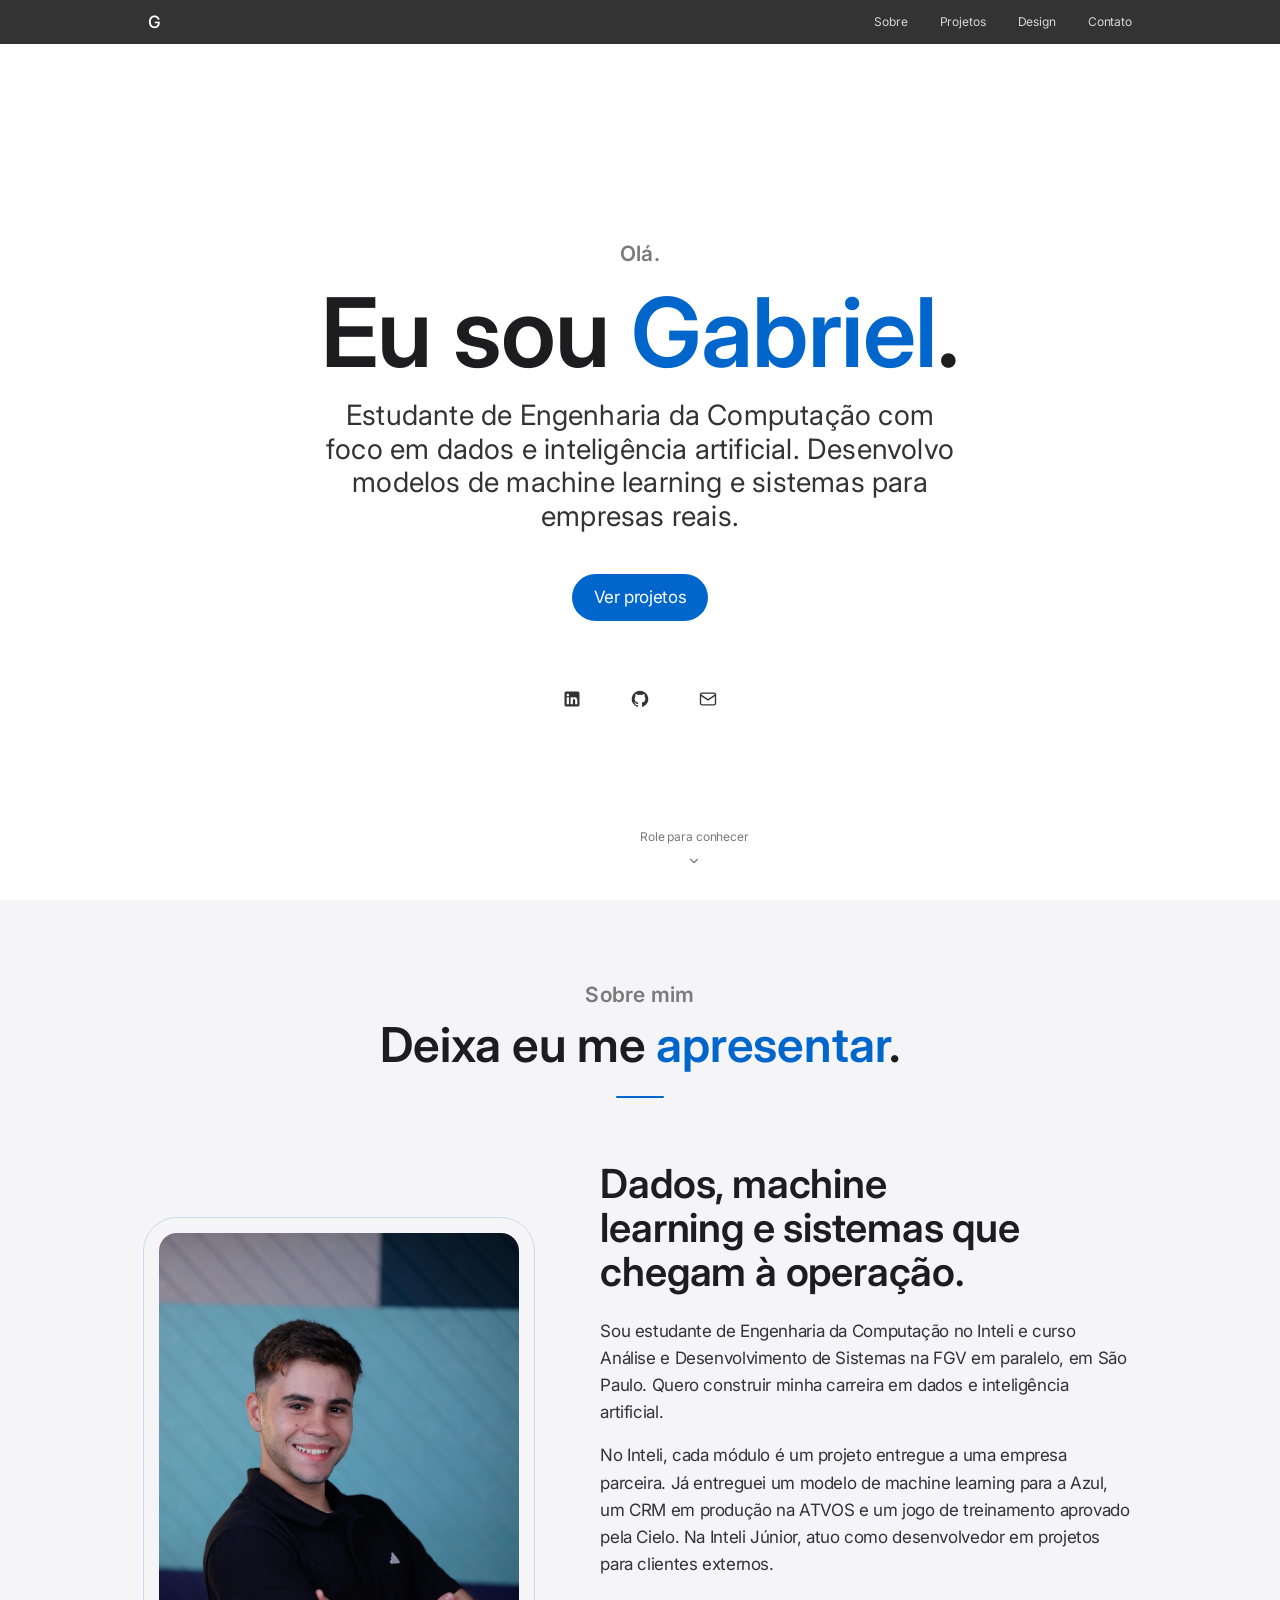
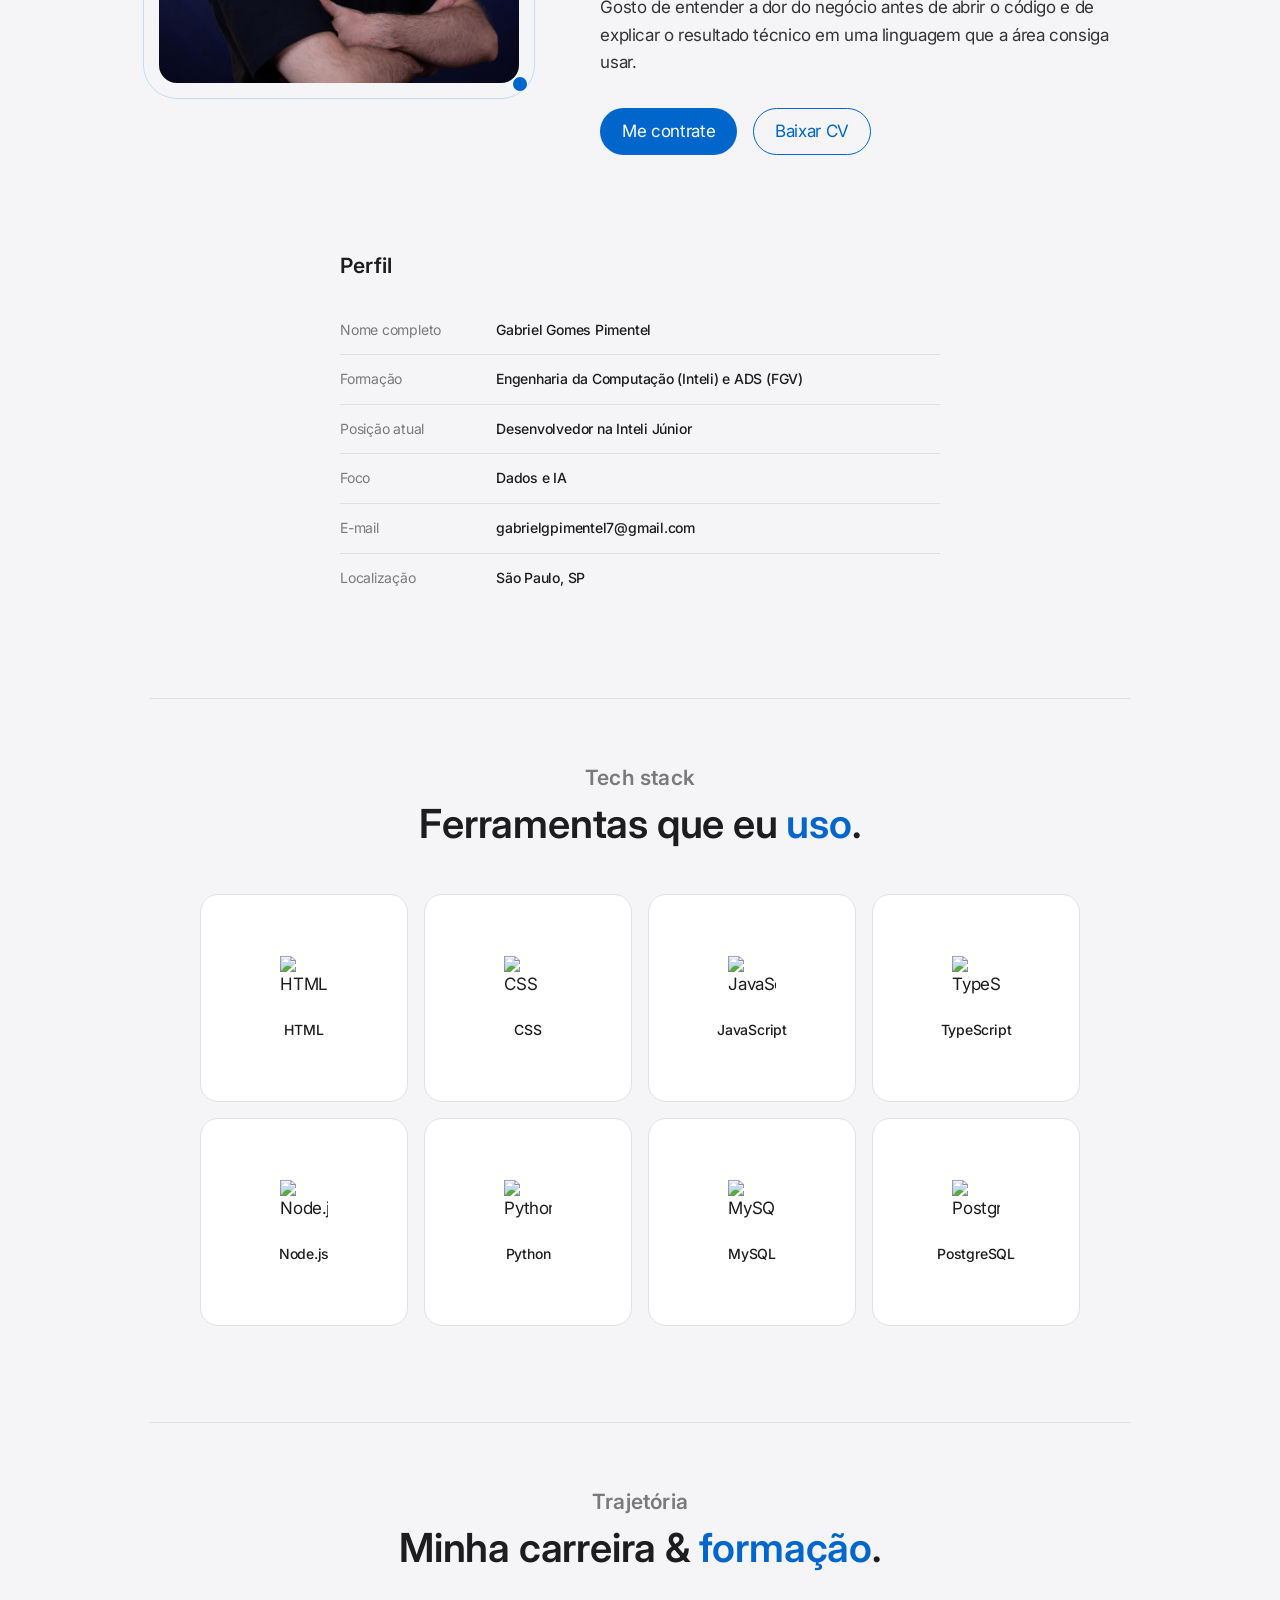
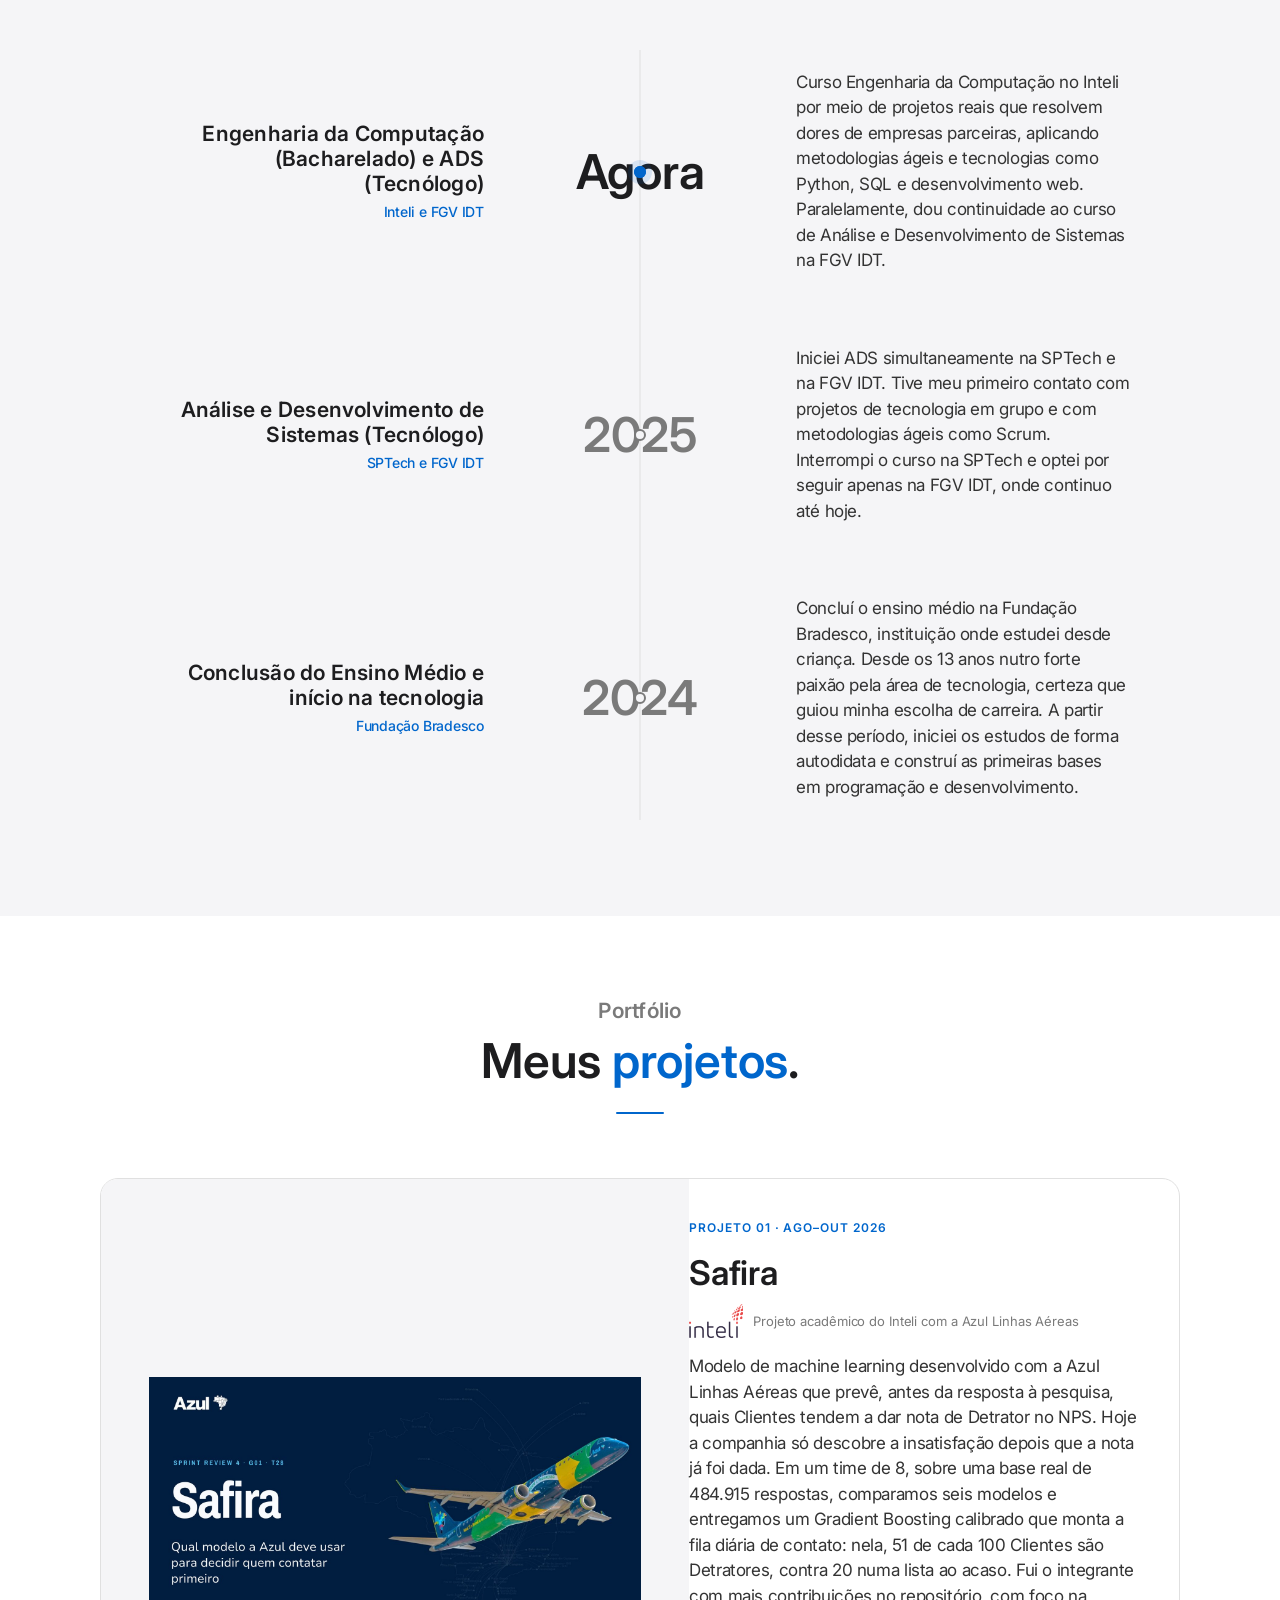
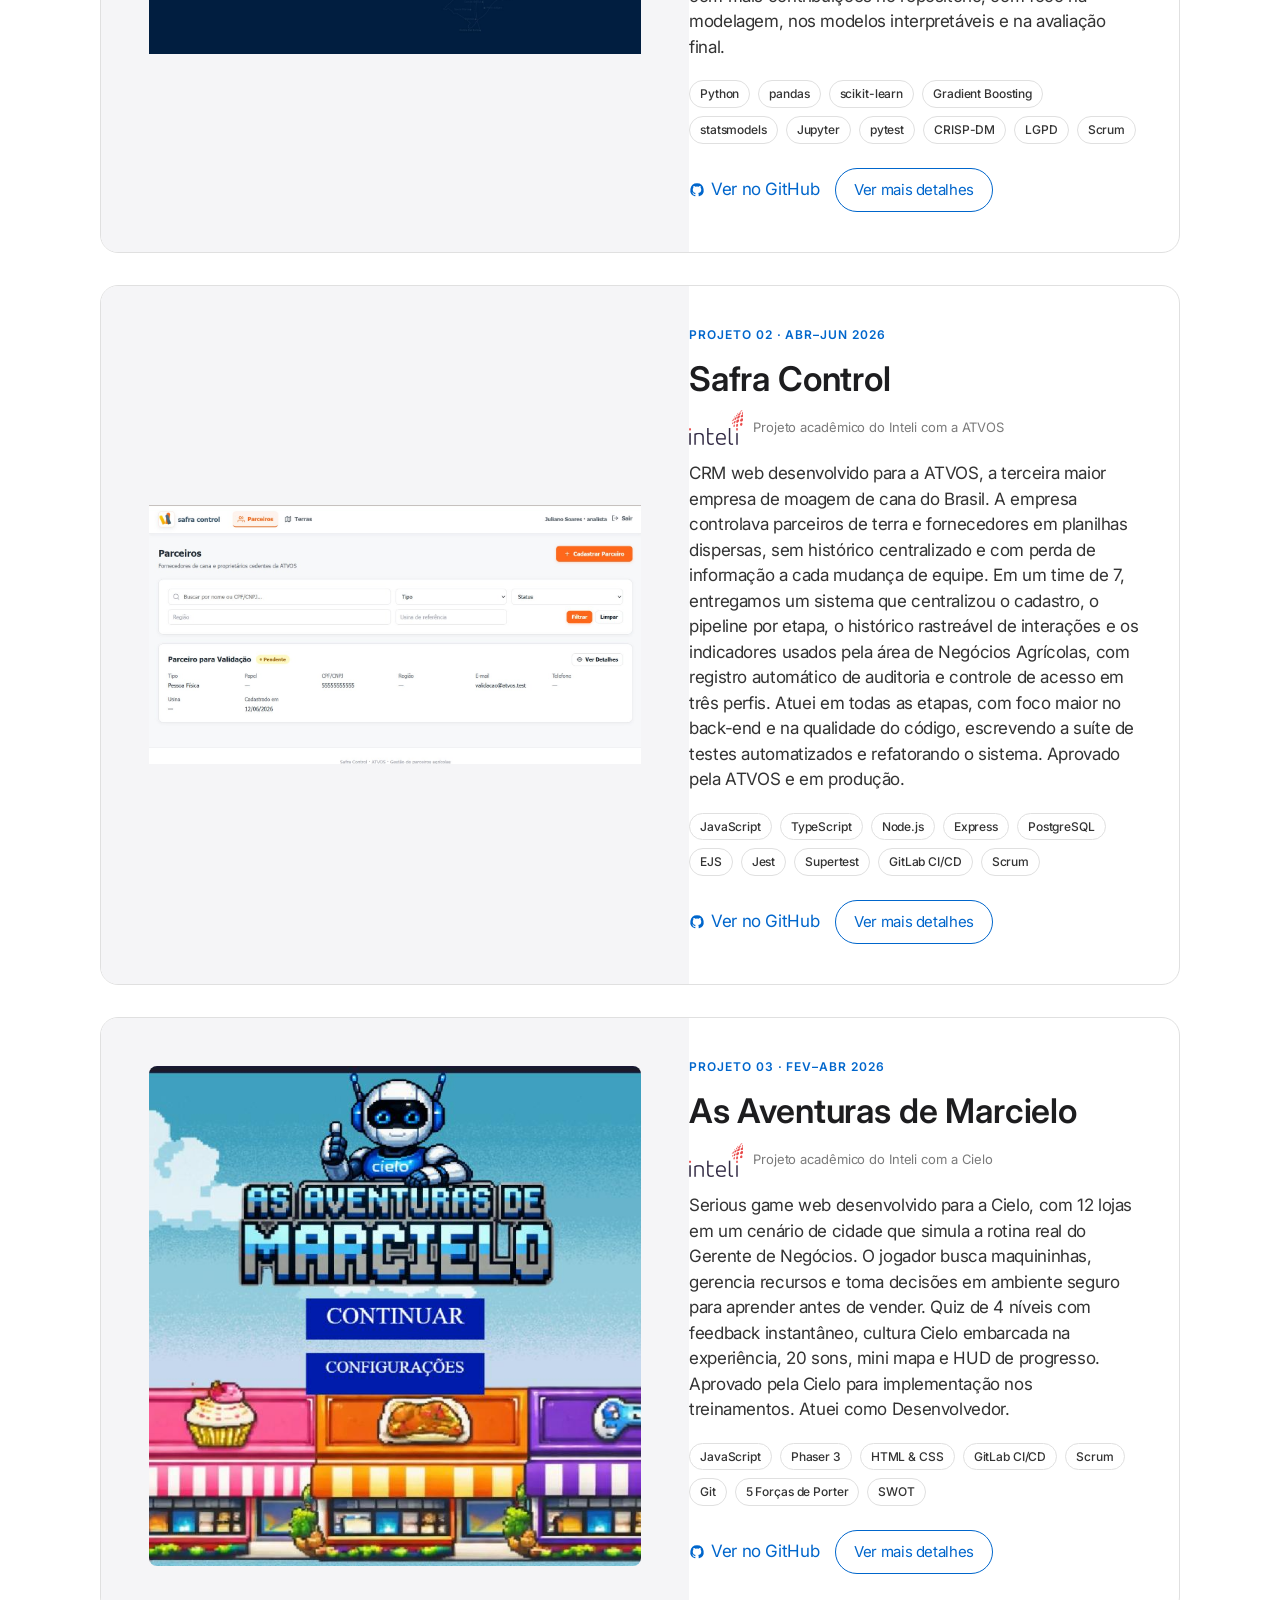
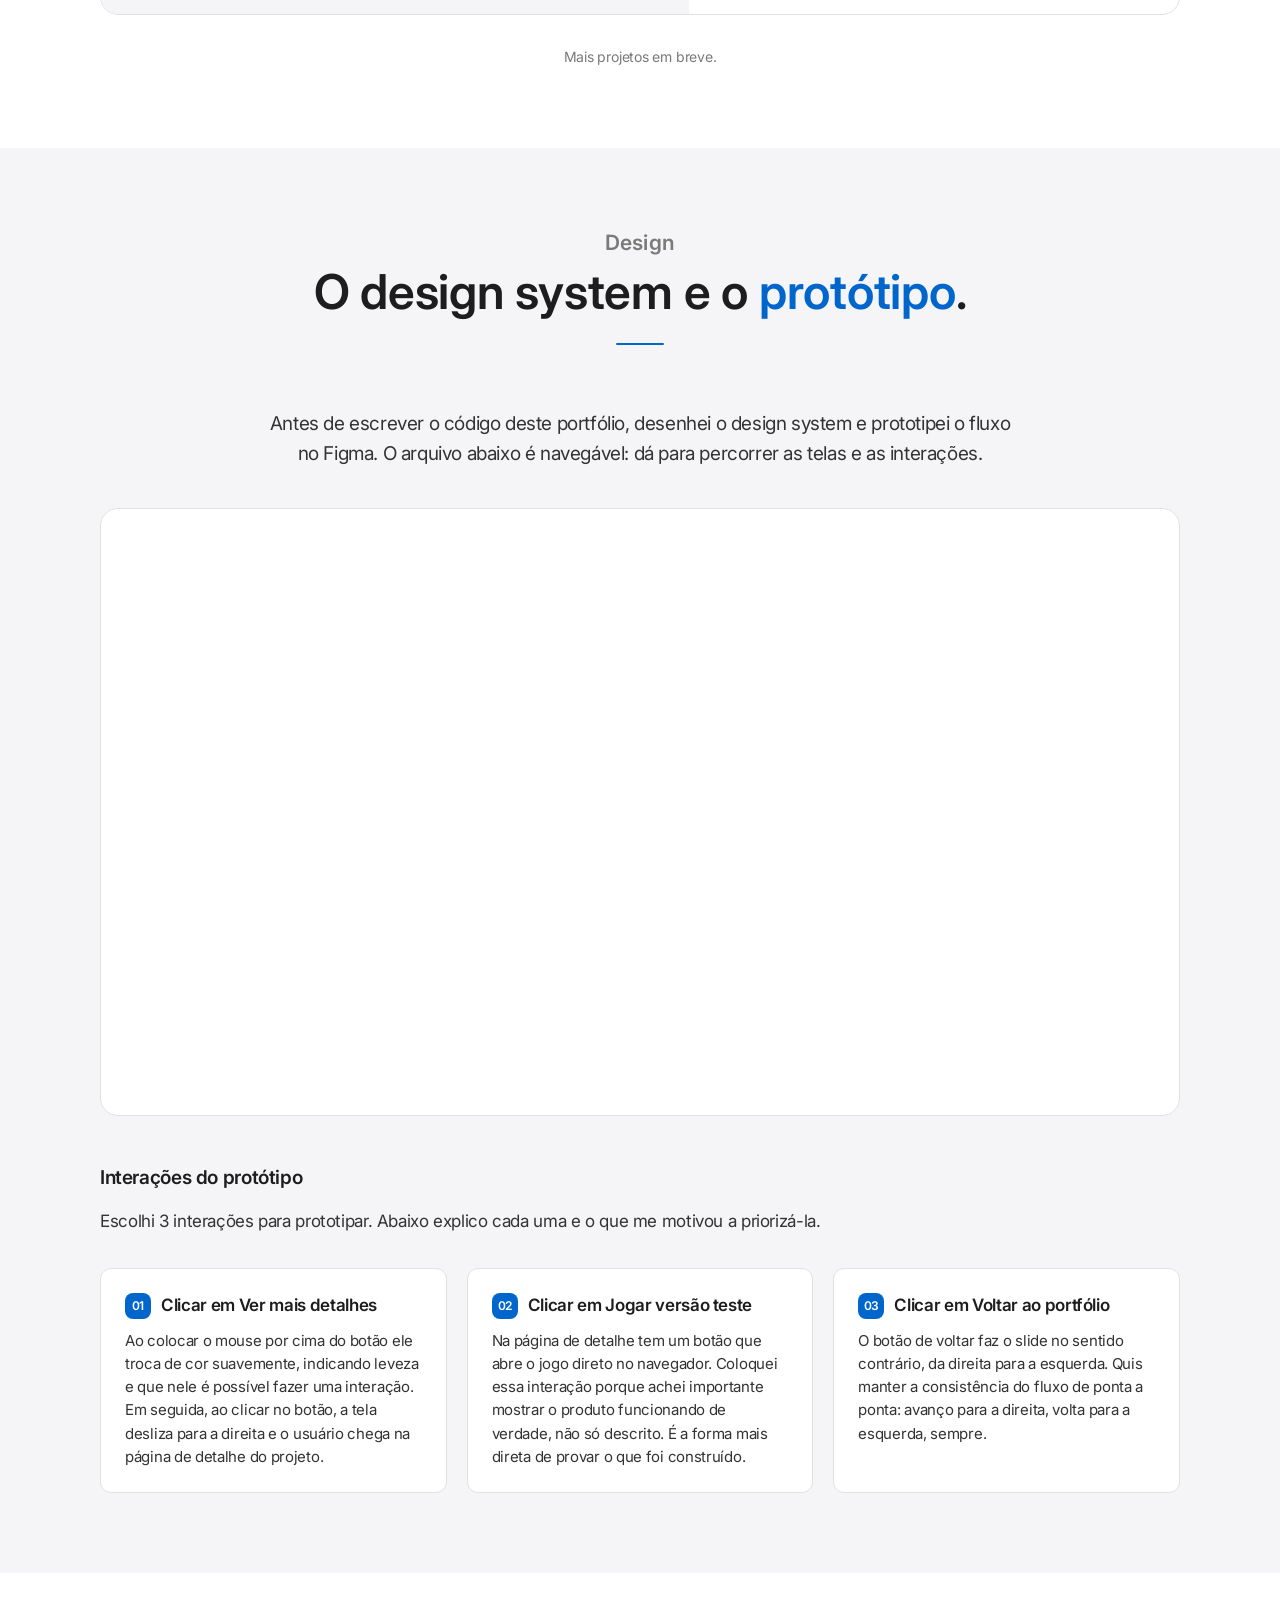
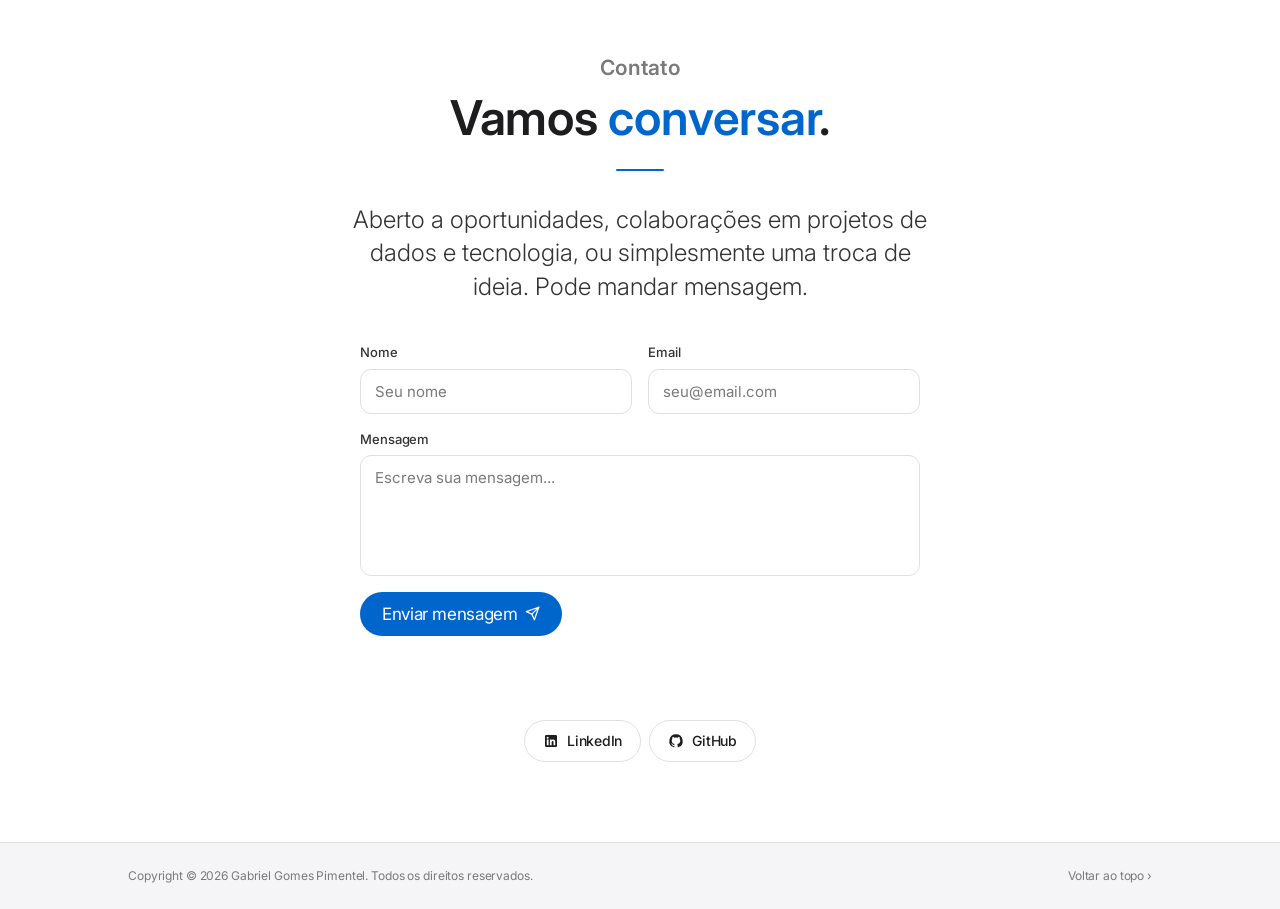
==== commit eb487046: "feat: atualiza cartao de perfil" ====
--- a/index.html
+++ b/index.html
@@ -130,16 +130,16 @@
             <span class="info-value">Gabriel Gomes Pimentel</span>
           </div>
           <div class="info-item">
-            <span class="info-label">Nascimento</span>
-            <span class="info-value">21/01/2007</span>
-          </div>
-          <div class="info-item">
             <span class="info-label">Formação</span>
-            <span class="info-value">INTELI &amp; FGV IDT</span>
+            <span class="info-value">Engenharia da Computação (Inteli) e ADS (FGV)</span>
           </div>
           <div class="info-item">
             <span class="info-label">Posição atual</span>
-            <span class="info-value">Engenharia da Computação (Bacharelado) no Inteli e ADS (Tecnólogo) na FGV IDT</span>
+            <span class="info-value">Desenvolvedor na Inteli Júnior</span>
+          </div>
+          <div class="info-item">
+            <span class="info-label">Foco</span>
+            <span class="info-value">Dados e IA</span>
           </div>
           <div class="info-item">
             <span class="info-label">E-mail</span>
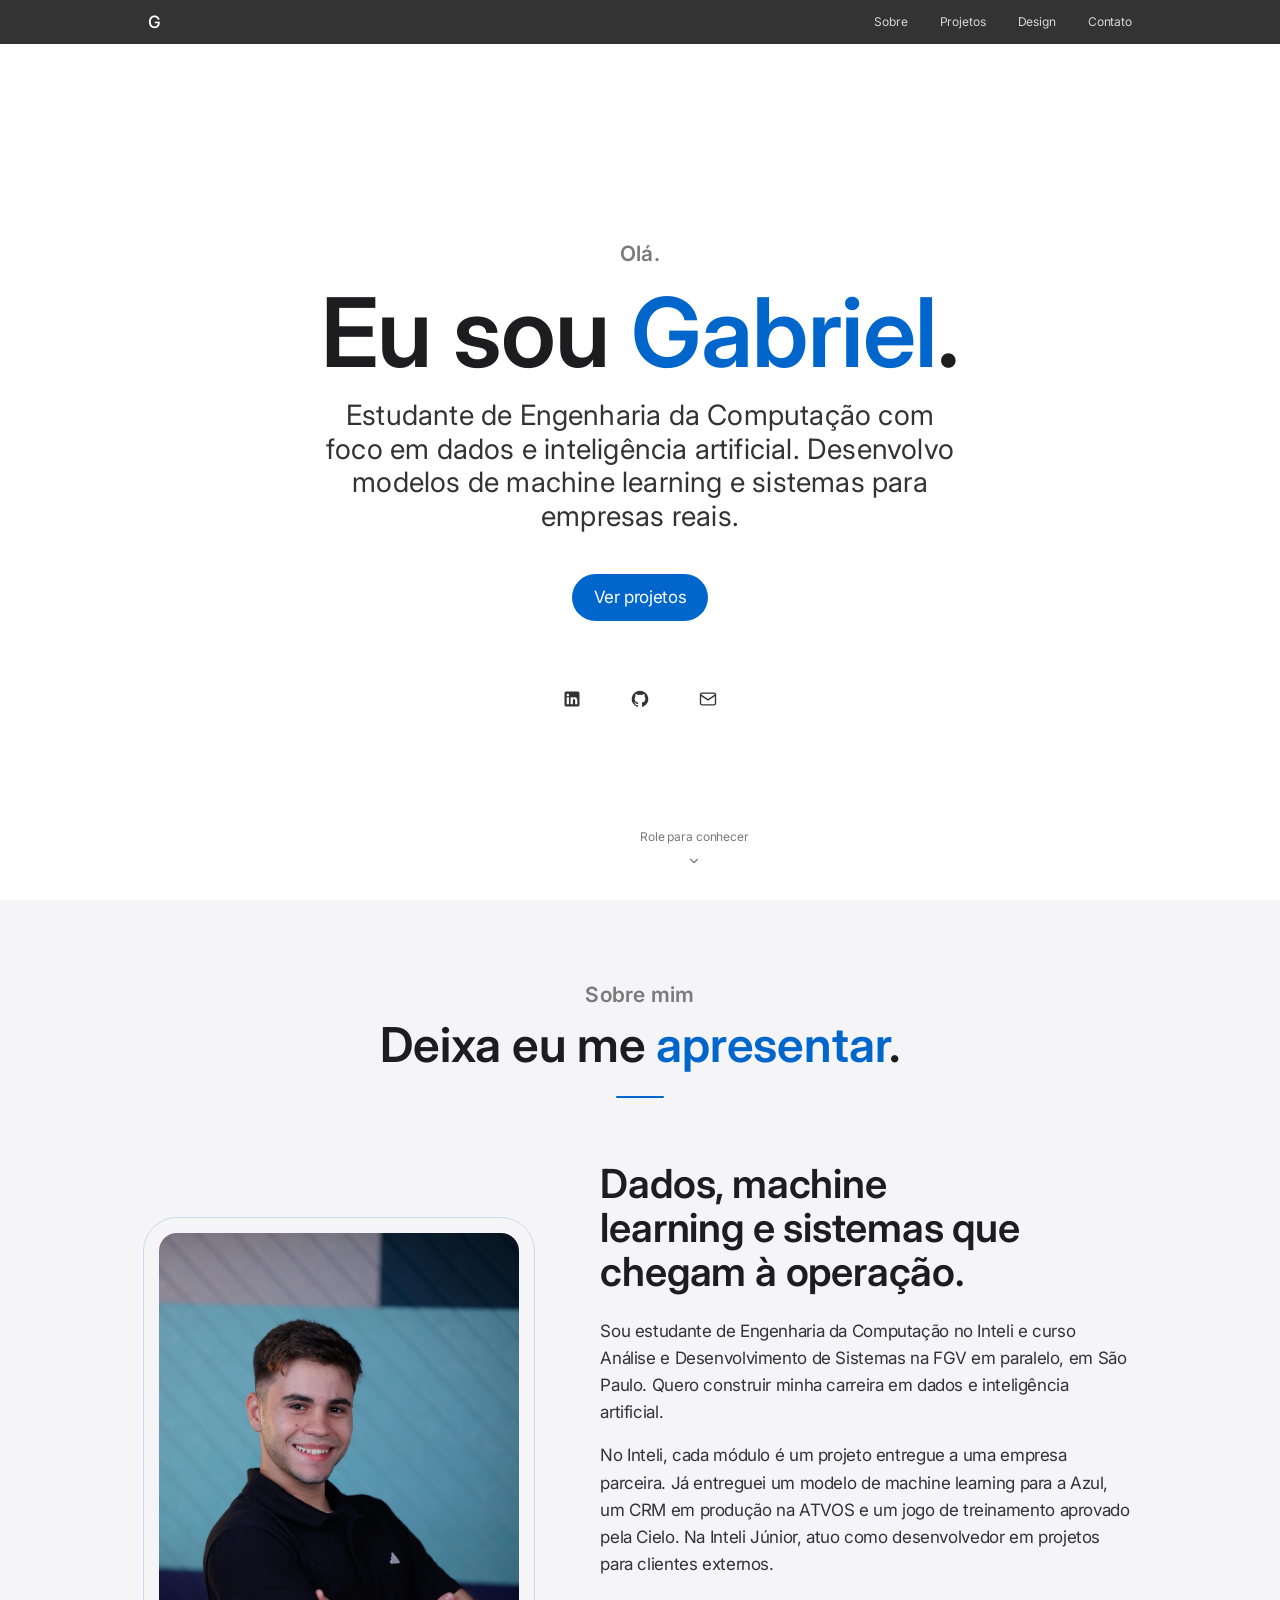
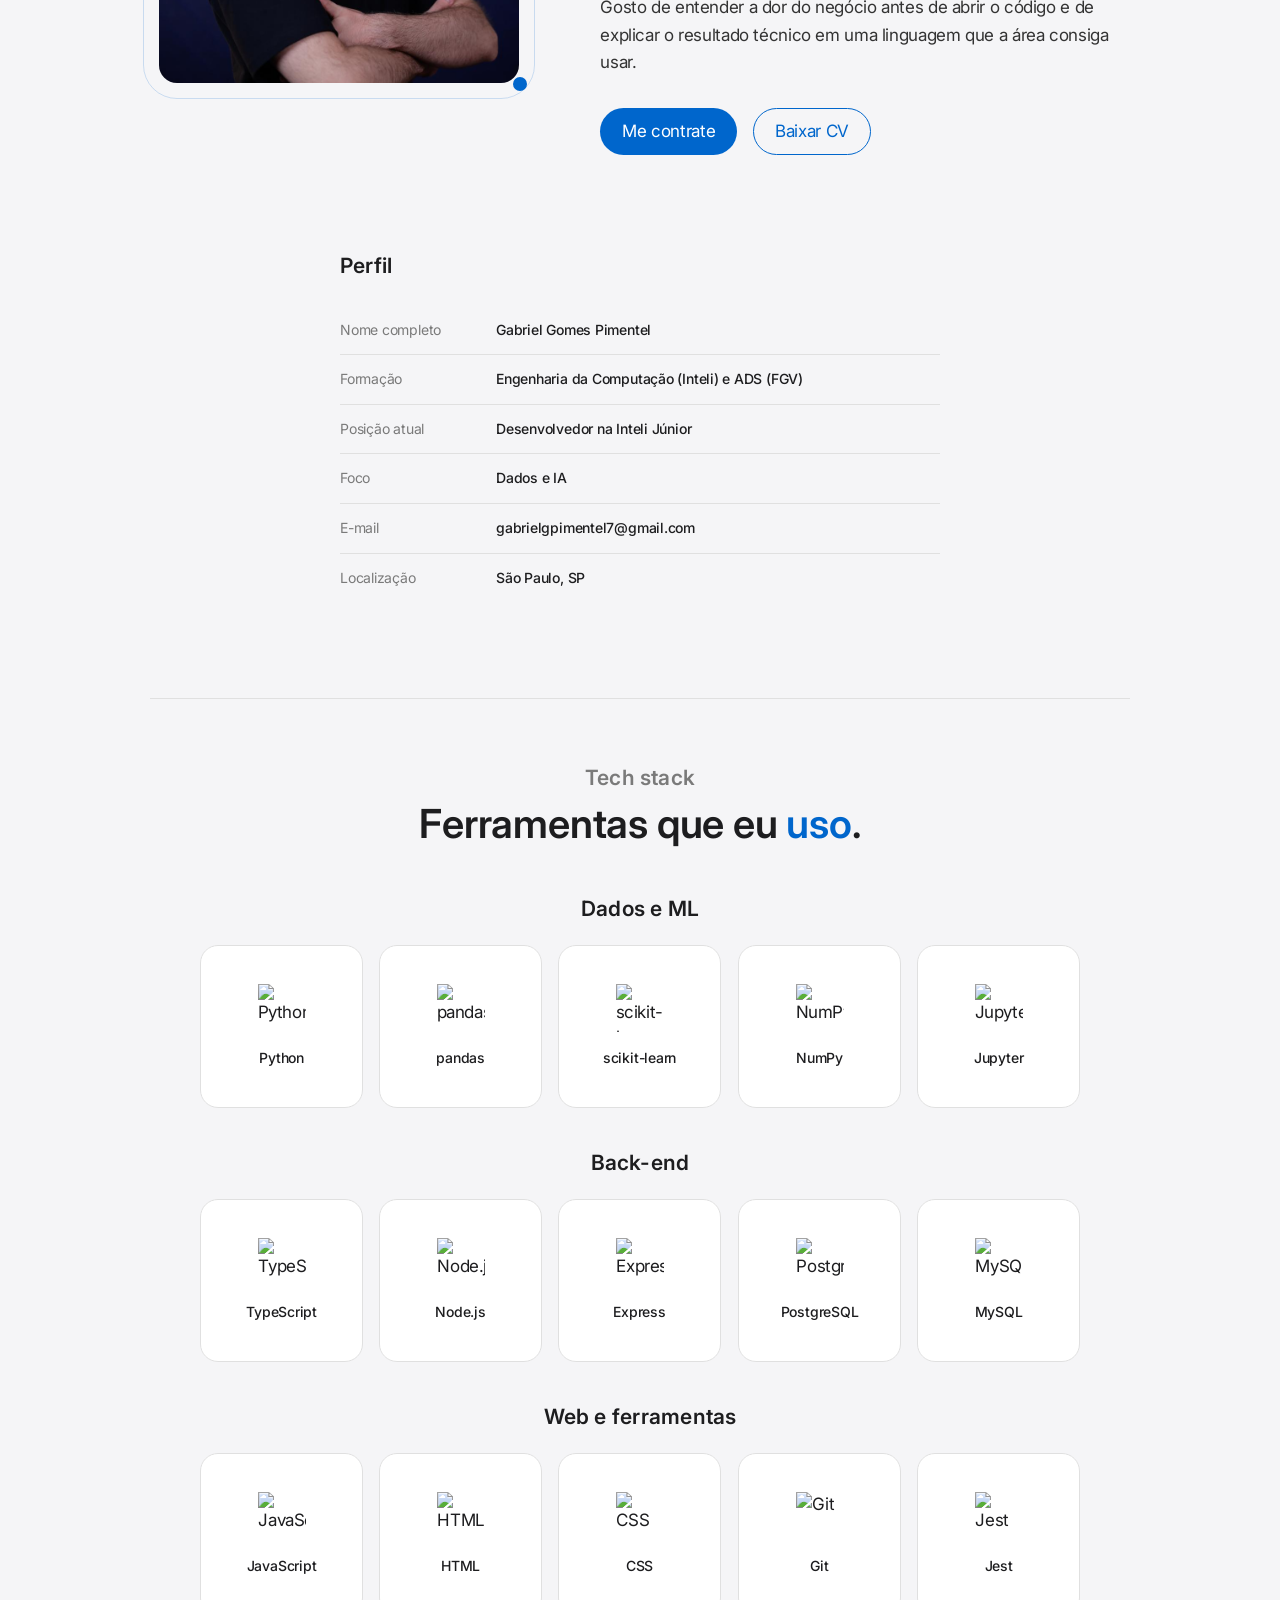
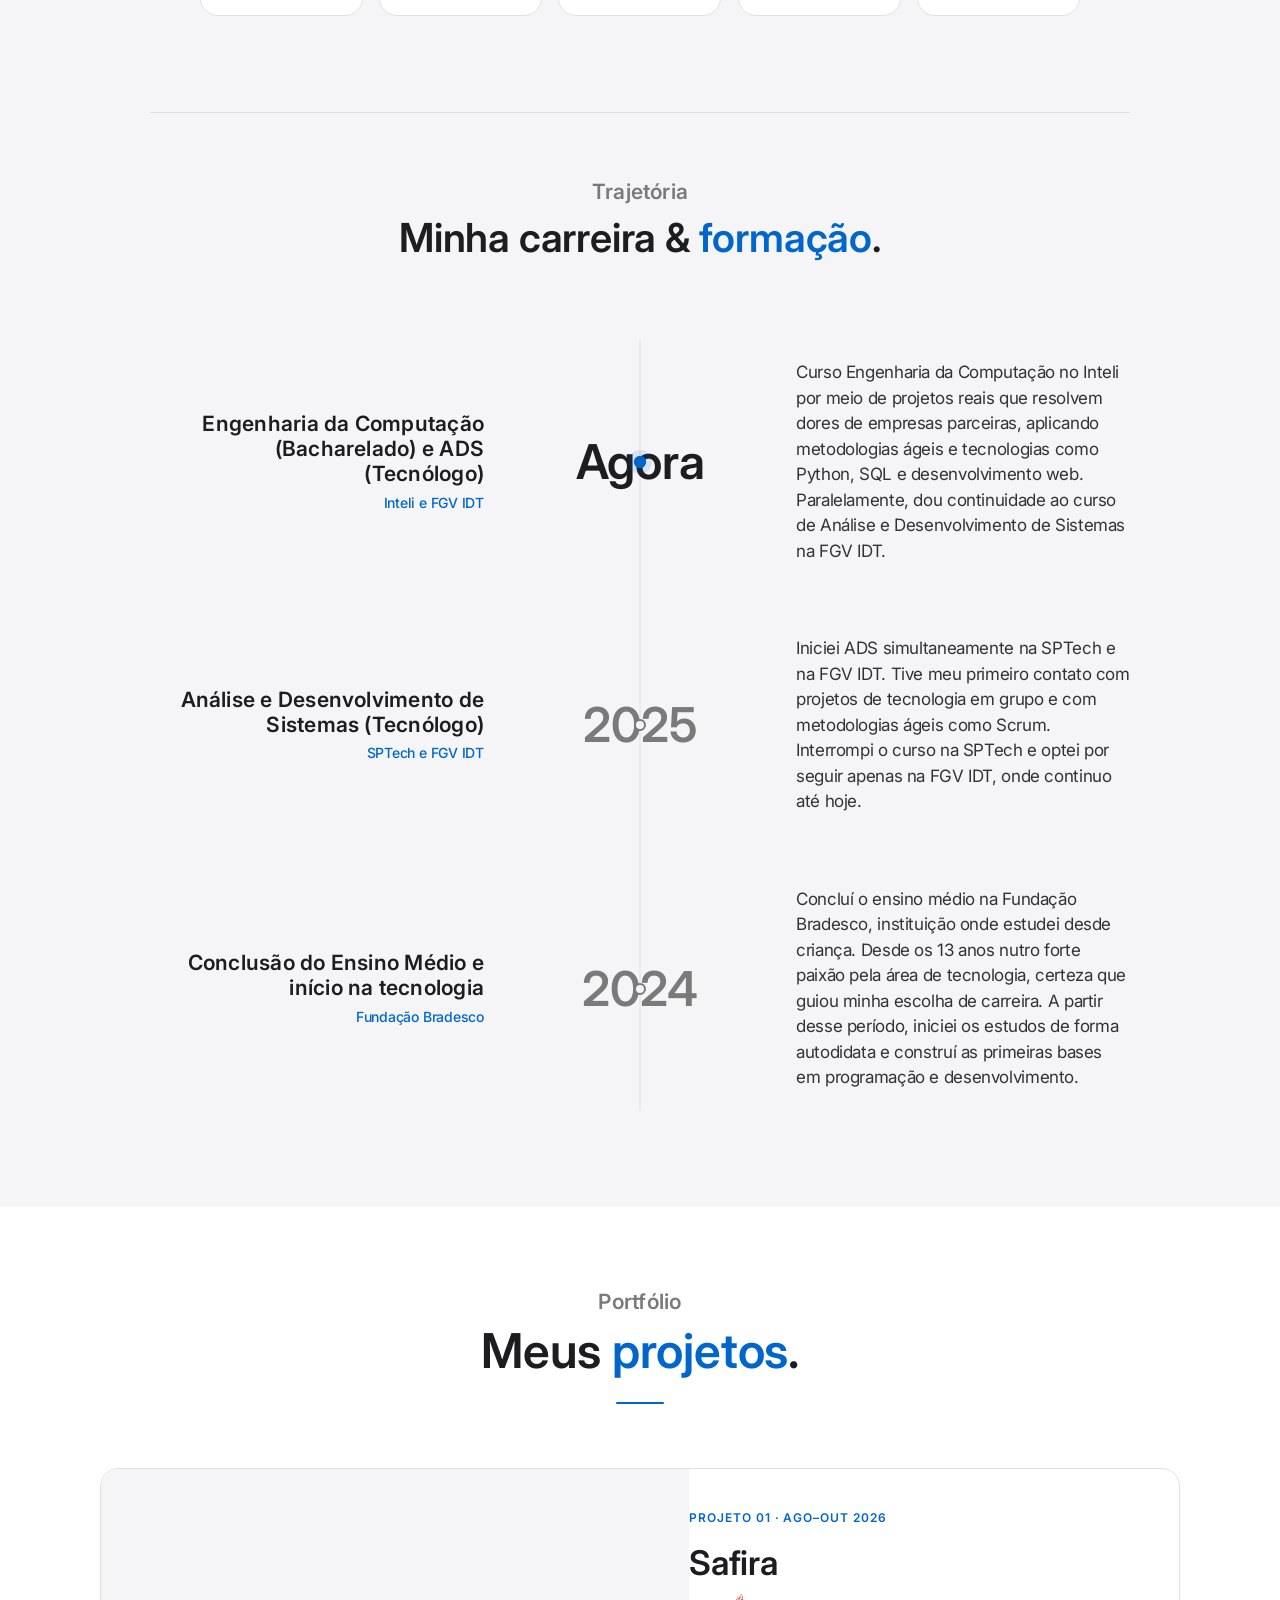
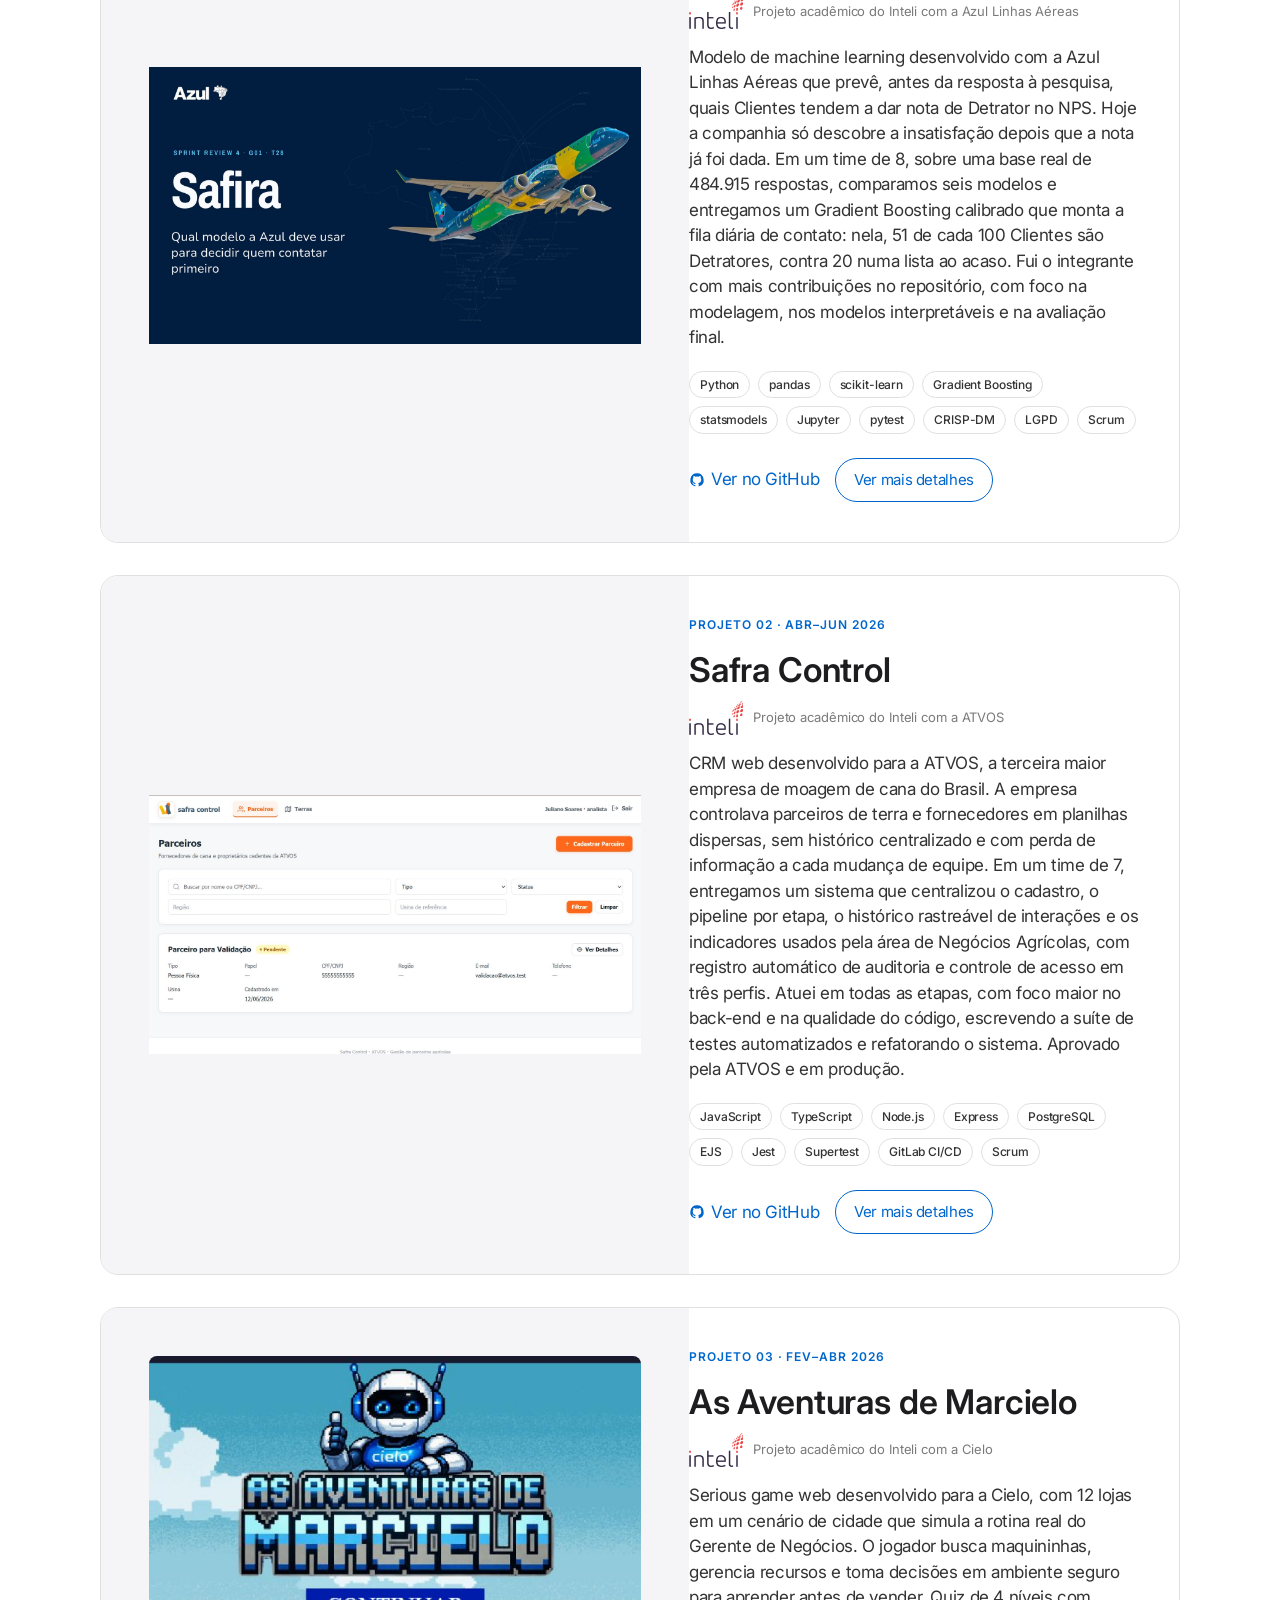
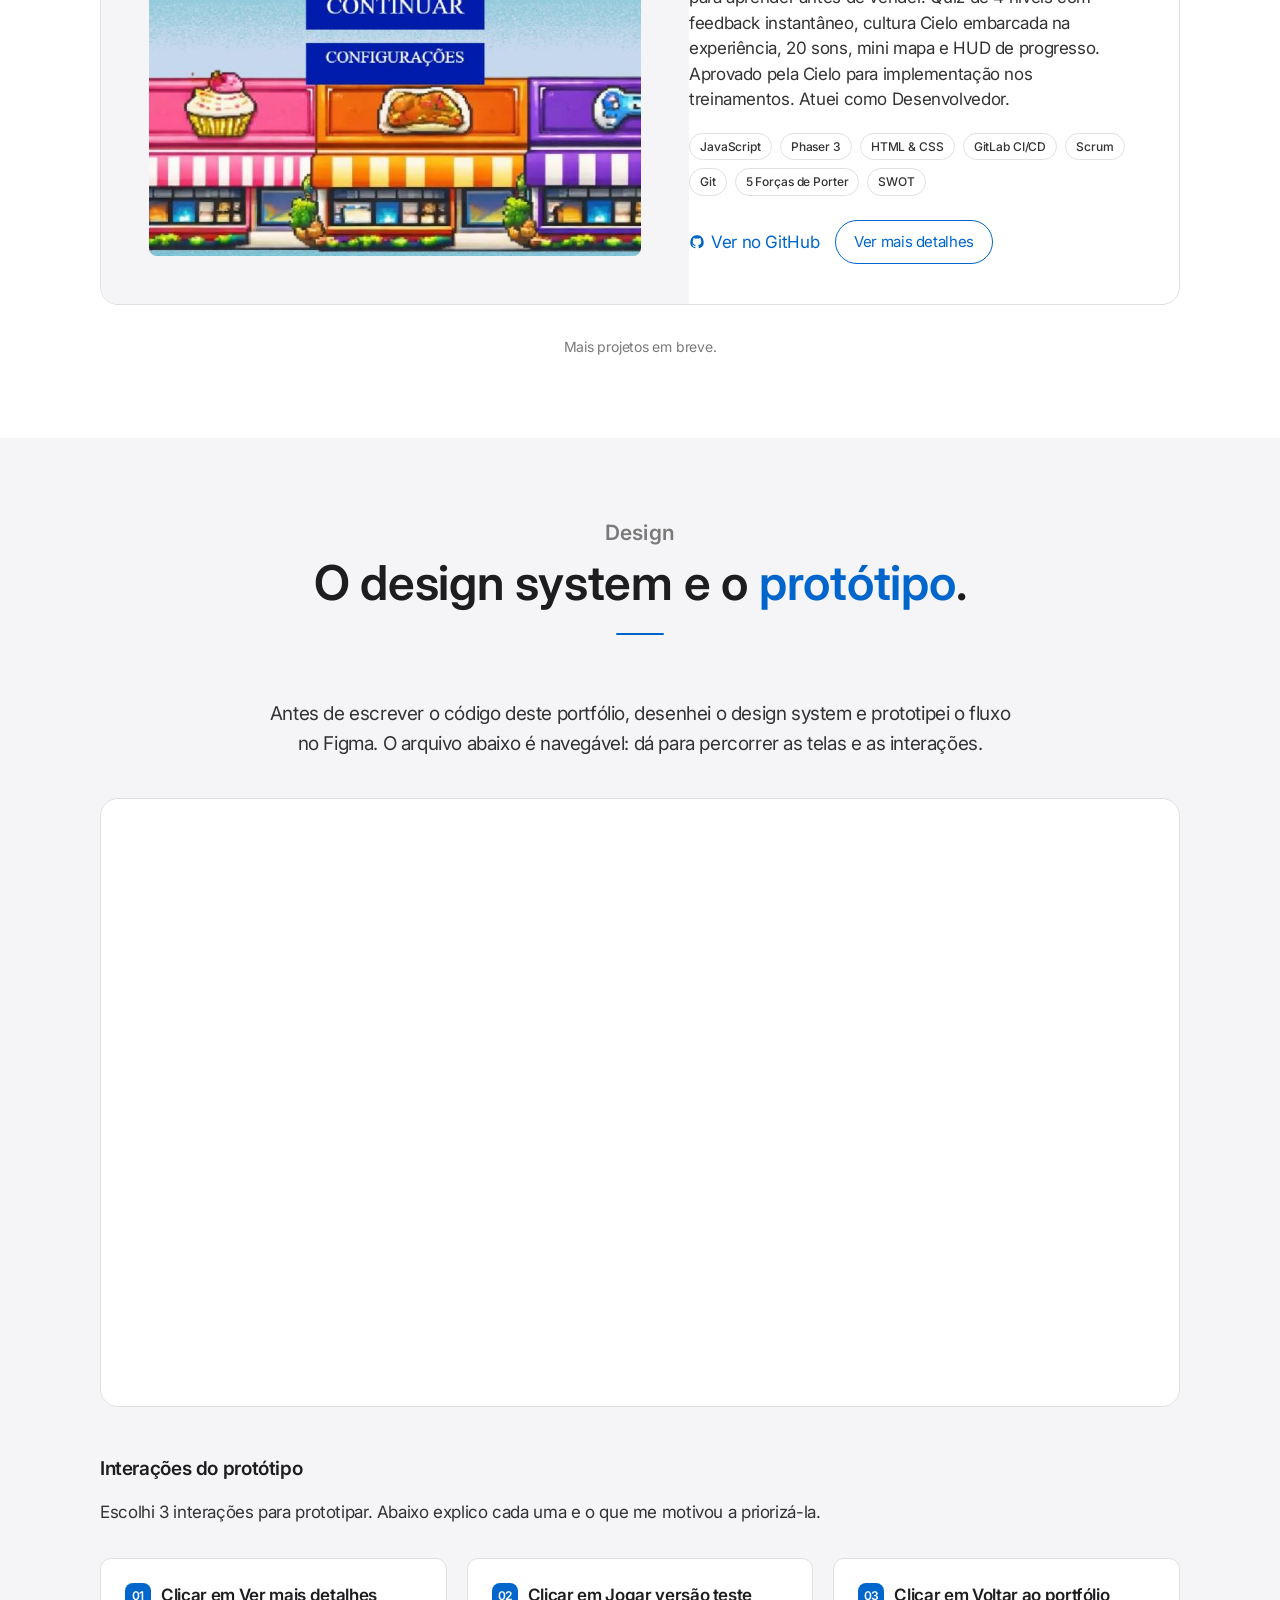
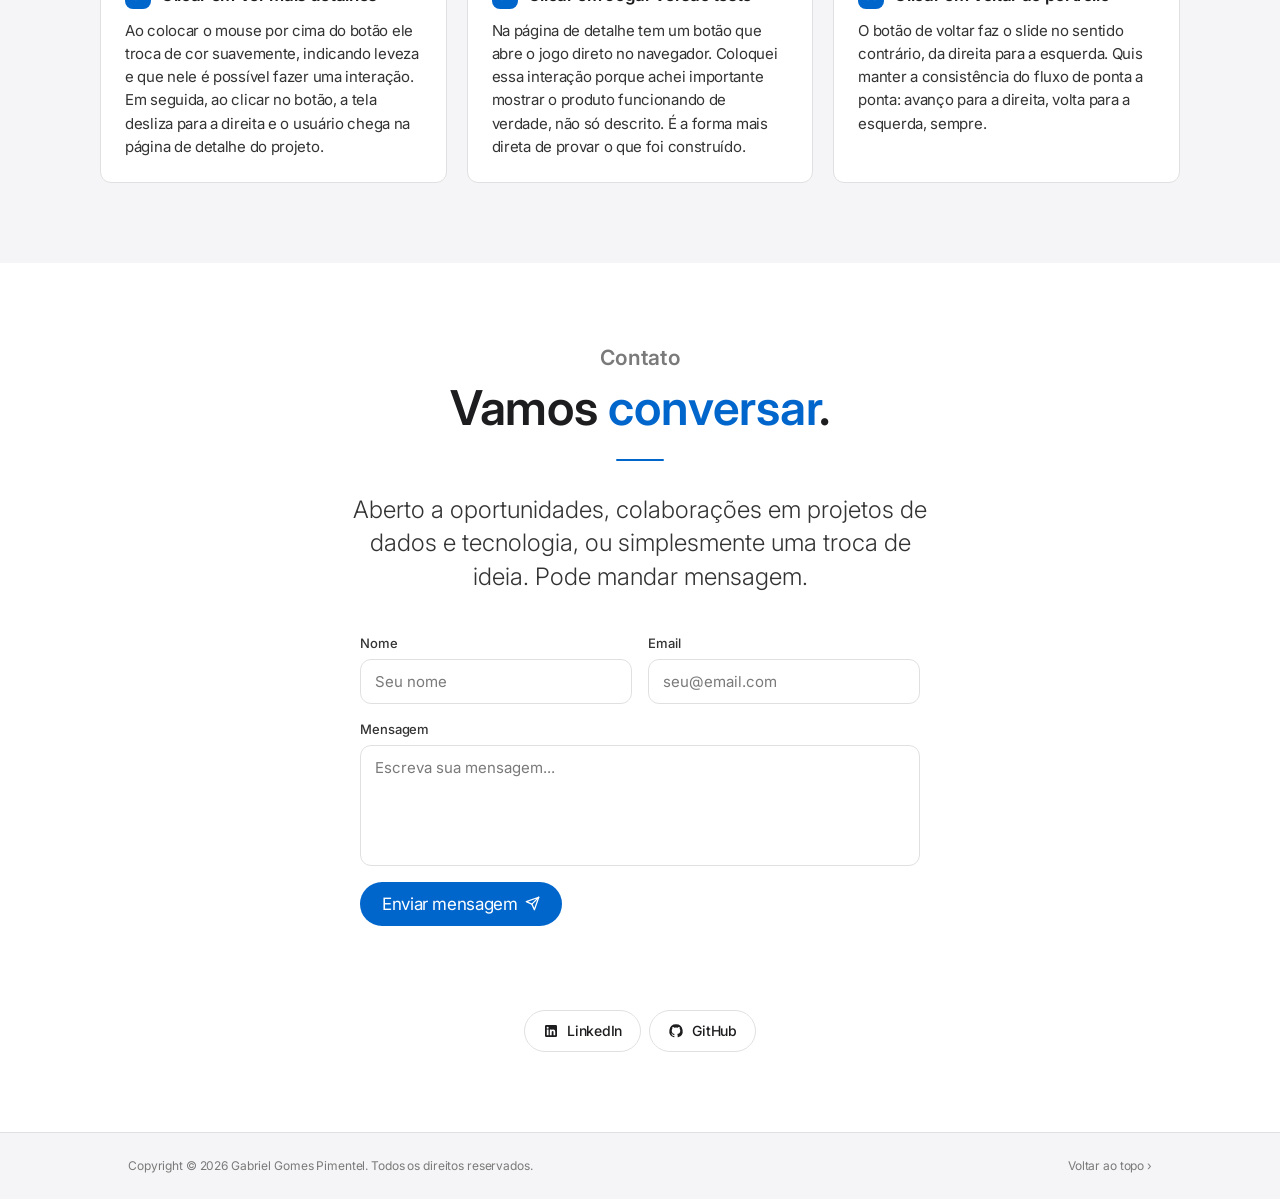
==== commit c0cffc06: "feat: reorganiza stack em dados e ml, back-end e web" ====
--- a/index.html
+++ b/index.html
@@ -153,7 +153,7 @@
       </div>
 
       <!-- ============================================================
-           TECH STACK — grid de 8 quadrados
+           TECH STACK
       ============================================================ -->
       <div class="tech-stack reveal">
         <div class="tech-stack-header">
@@ -163,39 +163,80 @@
           </h3>
         </div>
 
-        <div class="tech-grid">
-          <a class="tech-card reveal" href="https://developer.mozilla.org/en-US/docs/Web/HTML" target="_blank" rel="noopener">
-            <div class="tech-card__icon"><img src="https://cdn.jsdelivr.net/gh/devicons/devicon/icons/html5/html5-original.svg" alt="HTML" /></div>
-            <div class="tech-card__name">HTML</div>
-          </a>
-          <a class="tech-card reveal delay-1" href="https://developer.mozilla.org/en-US/docs/Web/CSS" target="_blank" rel="noopener">
-            <div class="tech-card__icon"><img src="https://cdn.jsdelivr.net/gh/devicons/devicon/icons/css3/css3-original.svg" alt="CSS" /></div>
-            <div class="tech-card__name">CSS</div>
-          </a>
-          <a class="tech-card reveal delay-2" href="https://developer.mozilla.org/en-US/docs/Web/JavaScript" target="_blank" rel="noopener">
-            <div class="tech-card__icon"><img src="https://cdn.jsdelivr.net/gh/devicons/devicon/icons/javascript/javascript-original.svg" alt="JavaScript" /></div>
-            <div class="tech-card__name">JavaScript</div>
-          </a>
-          <a class="tech-card reveal delay-3" href="https://typescriptlang.org" target="_blank" rel="noopener">
-            <div class="tech-card__icon"><img src="https://cdn.jsdelivr.net/gh/devicons/devicon/icons/typescript/typescript-original.svg" alt="TypeScript" /></div>
-            <div class="tech-card__name">TypeScript</div>
-          </a>
-          <a class="tech-card reveal" href="https://nodejs.org" target="_blank" rel="noopener">
-            <div class="tech-card__icon"><img src="https://cdn.jsdelivr.net/gh/devicons/devicon/icons/nodejs/nodejs-original.svg" alt="Node.js" /></div>
-            <div class="tech-card__name">Node.js</div>
-          </a>
-          <a class="tech-card reveal delay-1" href="https://python.org" target="_blank" rel="noopener">
-            <div class="tech-card__icon"><img src="https://cdn.jsdelivr.net/gh/devicons/devicon/icons/python/python-original.svg" alt="Python" /></div>
-            <div class="tech-card__name">Python</div>
-          </a>
-          <a class="tech-card reveal delay-2" href="https://mysql.com" target="_blank" rel="noopener">
-            <div class="tech-card__icon"><img src="https://cdn.jsdelivr.net/gh/devicons/devicon/icons/mysql/mysql-original.svg" alt="MySQL" /></div>
-            <div class="tech-card__name">MySQL</div>
-          </a>
-          <a class="tech-card reveal delay-3" href="https://postgresql.org" target="_blank" rel="noopener">
-            <div class="tech-card__icon"><img src="https://cdn.jsdelivr.net/gh/devicons/devicon/icons/postgresql/postgresql-original.svg" alt="PostgreSQL" /></div>
-            <div class="tech-card__name">PostgreSQL</div>
-          </a>
+        <div class="tech-group">
+          <h4 class="tech-group-title reveal">Dados e ML</h4>
+          <div class="tech-grid tech-grid--group">
+            <a class="tech-card reveal" href="https://python.org" target="_blank" rel="noopener noreferrer">
+              <div class="tech-card__icon"><img src="https://cdn.jsdelivr.net/gh/devicons/devicon/icons/python/python-original.svg" alt="Python" width="48" height="48" loading="lazy" /></div>
+              <div class="tech-card__name">Python</div>
+            </a>
+            <a class="tech-card reveal" href="https://pandas.pydata.org" target="_blank" rel="noopener noreferrer">
+              <div class="tech-card__icon"><img src="https://cdn.jsdelivr.net/gh/devicons/devicon/icons/pandas/pandas-original.svg" alt="pandas" width="48" height="48" loading="lazy" /></div>
+              <div class="tech-card__name">pandas</div>
+            </a>
+            <a class="tech-card reveal delay-1" href="https://scikit-learn.org" target="_blank" rel="noopener noreferrer">
+              <div class="tech-card__icon"><img src="https://cdn.jsdelivr.net/gh/devicons/devicon/icons/scikitlearn/scikitlearn-original.svg" alt="scikit-learn" width="48" height="48" loading="lazy" /></div>
+              <div class="tech-card__name">scikit-learn</div>
+            </a>
+            <a class="tech-card reveal delay-2" href="https://numpy.org" target="_blank" rel="noopener noreferrer">
+              <div class="tech-card__icon"><img src="https://cdn.jsdelivr.net/gh/devicons/devicon/icons/numpy/numpy-original.svg" alt="NumPy" width="48" height="48" loading="lazy" /></div>
+              <div class="tech-card__name">NumPy</div>
+            </a>
+            <a class="tech-card reveal delay-3" href="https://jupyter.org" target="_blank" rel="noopener noreferrer">
+              <div class="tech-card__icon"><img src="https://cdn.jsdelivr.net/gh/devicons/devicon/icons/jupyter/jupyter-original.svg" alt="Jupyter" width="48" height="48" loading="lazy" /></div>
+              <div class="tech-card__name">Jupyter</div>
+            </a>
+          </div>
+        </div>
+        <div class="tech-group">
+          <h4 class="tech-group-title reveal">Back-end</h4>
+          <div class="tech-grid tech-grid--group">
+            <a class="tech-card reveal" href="https://typescriptlang.org" target="_blank" rel="noopener noreferrer">
+              <div class="tech-card__icon"><img src="https://cdn.jsdelivr.net/gh/devicons/devicon/icons/typescript/typescript-original.svg" alt="TypeScript" width="48" height="48" loading="lazy" /></div>
+              <div class="tech-card__name">TypeScript</div>
+            </a>
+            <a class="tech-card reveal" href="https://nodejs.org" target="_blank" rel="noopener noreferrer">
+              <div class="tech-card__icon"><img src="https://cdn.jsdelivr.net/gh/devicons/devicon/icons/nodejs/nodejs-original.svg" alt="Node.js" width="48" height="48" loading="lazy" /></div>
+              <div class="tech-card__name">Node.js</div>
+            </a>
+            <a class="tech-card reveal delay-1" href="https://expressjs.com" target="_blank" rel="noopener noreferrer">
+              <div class="tech-card__icon"><img src="https://cdn.jsdelivr.net/gh/devicons/devicon/icons/express/express-original.svg" alt="Express" width="48" height="48" loading="lazy" /></div>
+              <div class="tech-card__name">Express</div>
+            </a>
+            <a class="tech-card reveal delay-2" href="https://postgresql.org" target="_blank" rel="noopener noreferrer">
+              <div class="tech-card__icon"><img src="https://cdn.jsdelivr.net/gh/devicons/devicon/icons/postgresql/postgresql-original.svg" alt="PostgreSQL" width="48" height="48" loading="lazy" /></div>
+              <div class="tech-card__name">PostgreSQL</div>
+            </a>
+            <a class="tech-card reveal delay-3" href="https://mysql.com" target="_blank" rel="noopener noreferrer">
+              <div class="tech-card__icon"><img src="https://cdn.jsdelivr.net/gh/devicons/devicon/icons/mysql/mysql-original.svg" alt="MySQL" width="48" height="48" loading="lazy" /></div>
+              <div class="tech-card__name">MySQL</div>
+            </a>
+          </div>
+        </div>
+        <div class="tech-group">
+          <h4 class="tech-group-title reveal">Web e ferramentas</h4>
+          <div class="tech-grid tech-grid--group">
+            <a class="tech-card reveal" href="https://developer.mozilla.org/en-US/docs/Web/JavaScript" target="_blank" rel="noopener noreferrer">
+              <div class="tech-card__icon"><img src="https://cdn.jsdelivr.net/gh/devicons/devicon/icons/javascript/javascript-original.svg" alt="JavaScript" width="48" height="48" loading="lazy" /></div>
+              <div class="tech-card__name">JavaScript</div>
+            </a>
+            <a class="tech-card reveal" href="https://developer.mozilla.org/en-US/docs/Web/HTML" target="_blank" rel="noopener noreferrer">
+              <div class="tech-card__icon"><img src="https://cdn.jsdelivr.net/gh/devicons/devicon/icons/html5/html5-original.svg" alt="HTML" width="48" height="48" loading="lazy" /></div>
+              <div class="tech-card__name">HTML</div>
+            </a>
+            <a class="tech-card reveal delay-1" href="https://developer.mozilla.org/en-US/docs/Web/CSS" target="_blank" rel="noopener noreferrer">
+              <div class="tech-card__icon"><img src="https://cdn.jsdelivr.net/gh/devicons/devicon/icons/css3/css3-original.svg" alt="CSS" width="48" height="48" loading="lazy" /></div>
+              <div class="tech-card__name">CSS</div>
+            </a>
+            <a class="tech-card reveal delay-2" href="https://git-scm.com" target="_blank" rel="noopener noreferrer">
+              <div class="tech-card__icon"><img src="https://cdn.jsdelivr.net/gh/devicons/devicon/icons/git/git-original.svg" alt="Git" width="48" height="48" loading="lazy" /></div>
+              <div class="tech-card__name">Git</div>
+            </a>
+            <a class="tech-card reveal delay-3" href="https://jestjs.io" target="_blank" rel="noopener noreferrer">
+              <div class="tech-card__icon"><img src="https://cdn.jsdelivr.net/gh/devicons/devicon/icons/jest/jest-plain.svg" alt="Jest" width="48" height="48" loading="lazy" /></div>
+              <div class="tech-card__name">Jest</div>
+            </a>
+          </div>
         </div>
       </div>
 
--- a/css/style.css
+++ b/css/style.css
@@ -909,6 +909,24 @@
 }
 @media (max-width: 760px) {
   .tech-grid { grid-template-columns: repeat(2, 1fr); }
+}
+
+.tech-group + .tech-group { margin-top: 40px; }
+.tech-group-title {
+  font-family: var(--font-display);
+  font-size: 21px;
+  font-weight: 600;
+  letter-spacing: 0.231px;
+  color: var(--color-ink);
+  text-align: center;
+  margin-bottom: 20px;
+}
+.tech-grid--group { grid-template-columns: repeat(5, 1fr); }
+@media (max-width: 760px) {
+  .tech-grid--group { grid-template-columns: repeat(3, 1fr); }
+}
+@media (max-width: 400px) {
+  .tech-grid--group { grid-template-columns: repeat(2, 1fr); }
 }
 
 .tech-card {
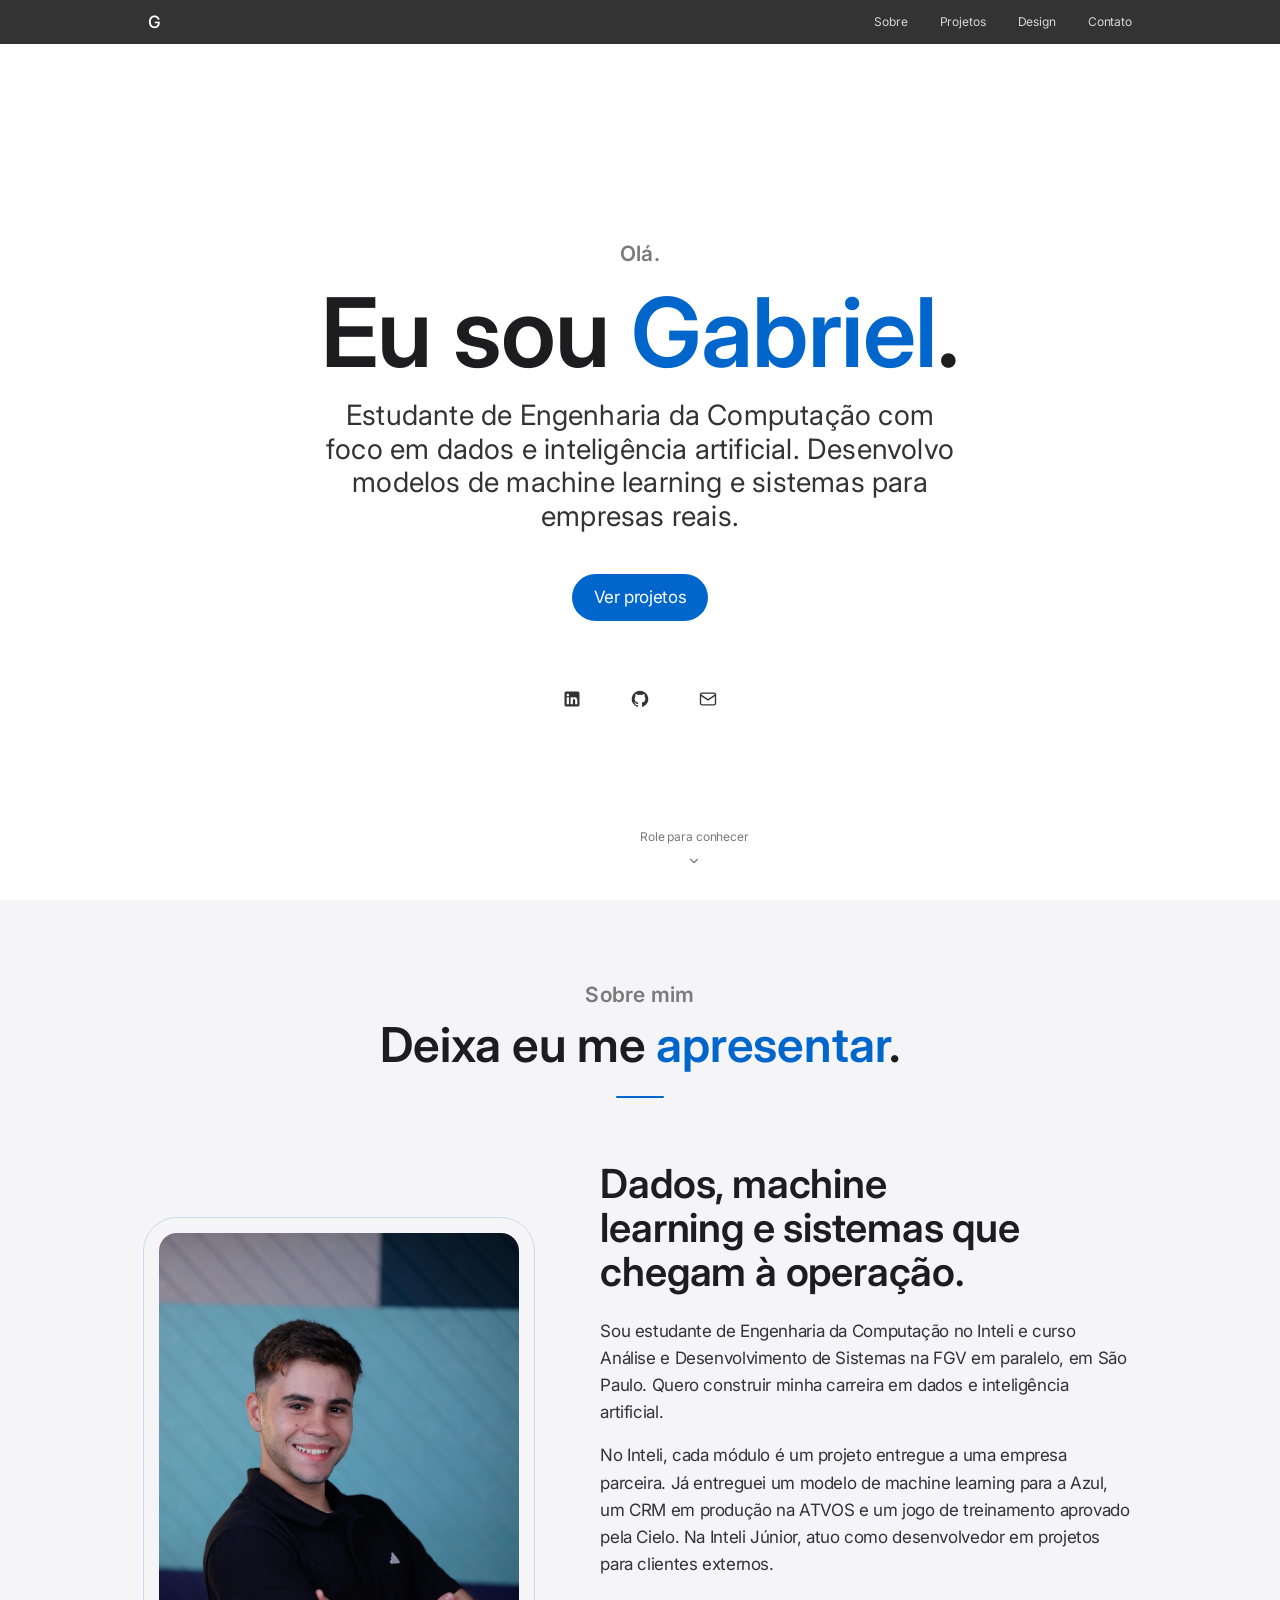
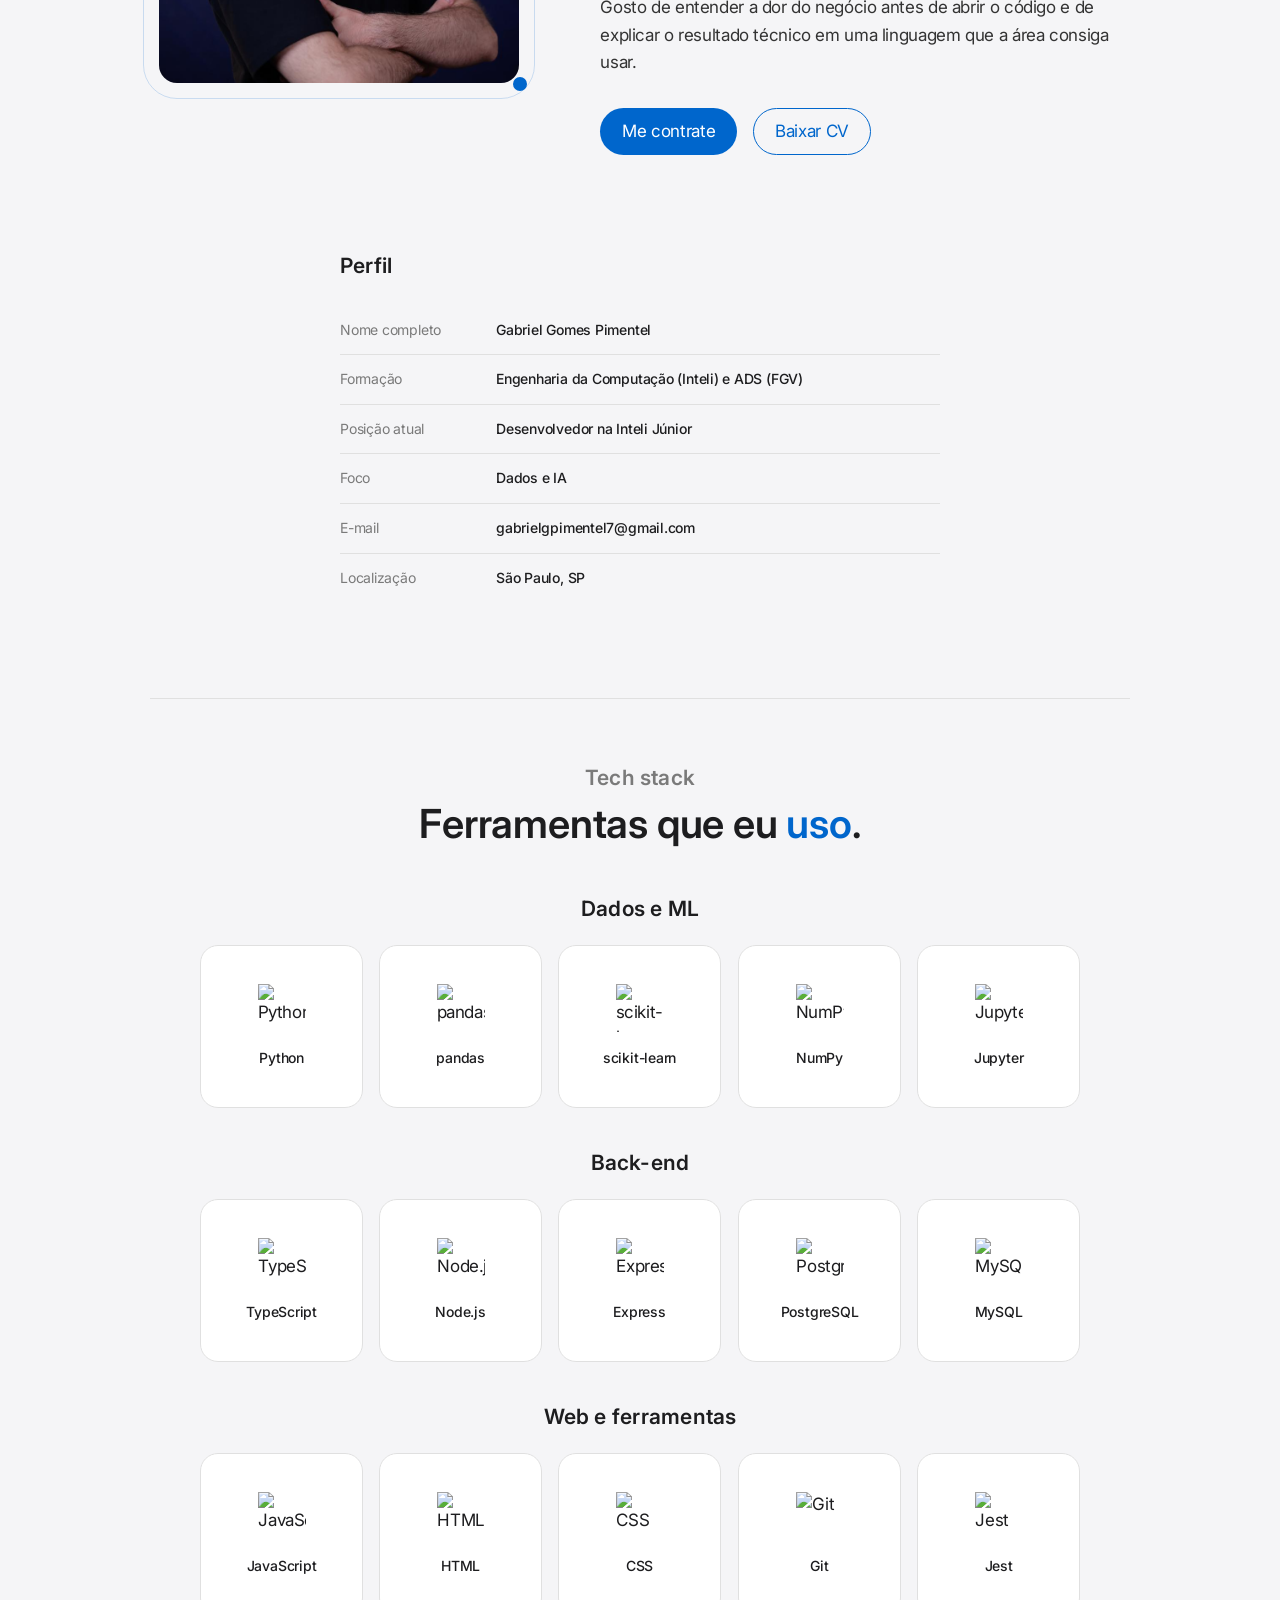
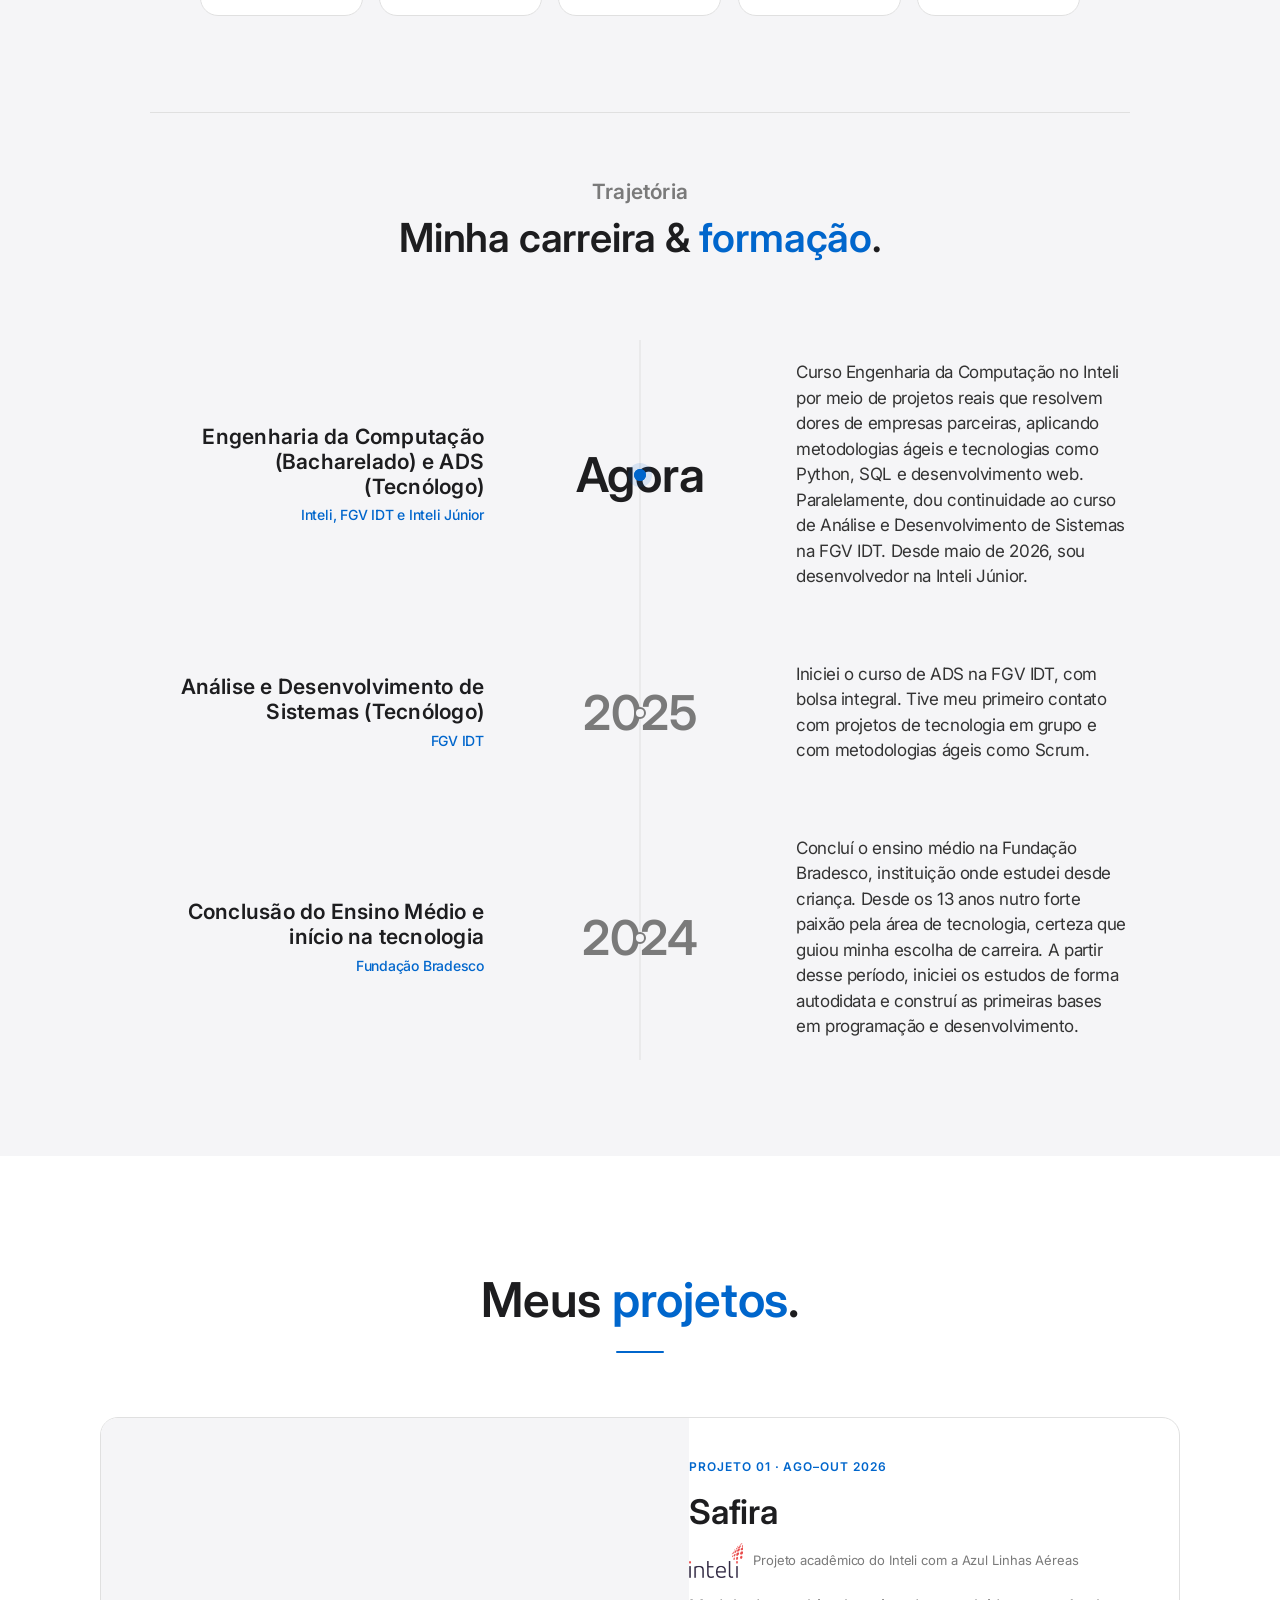
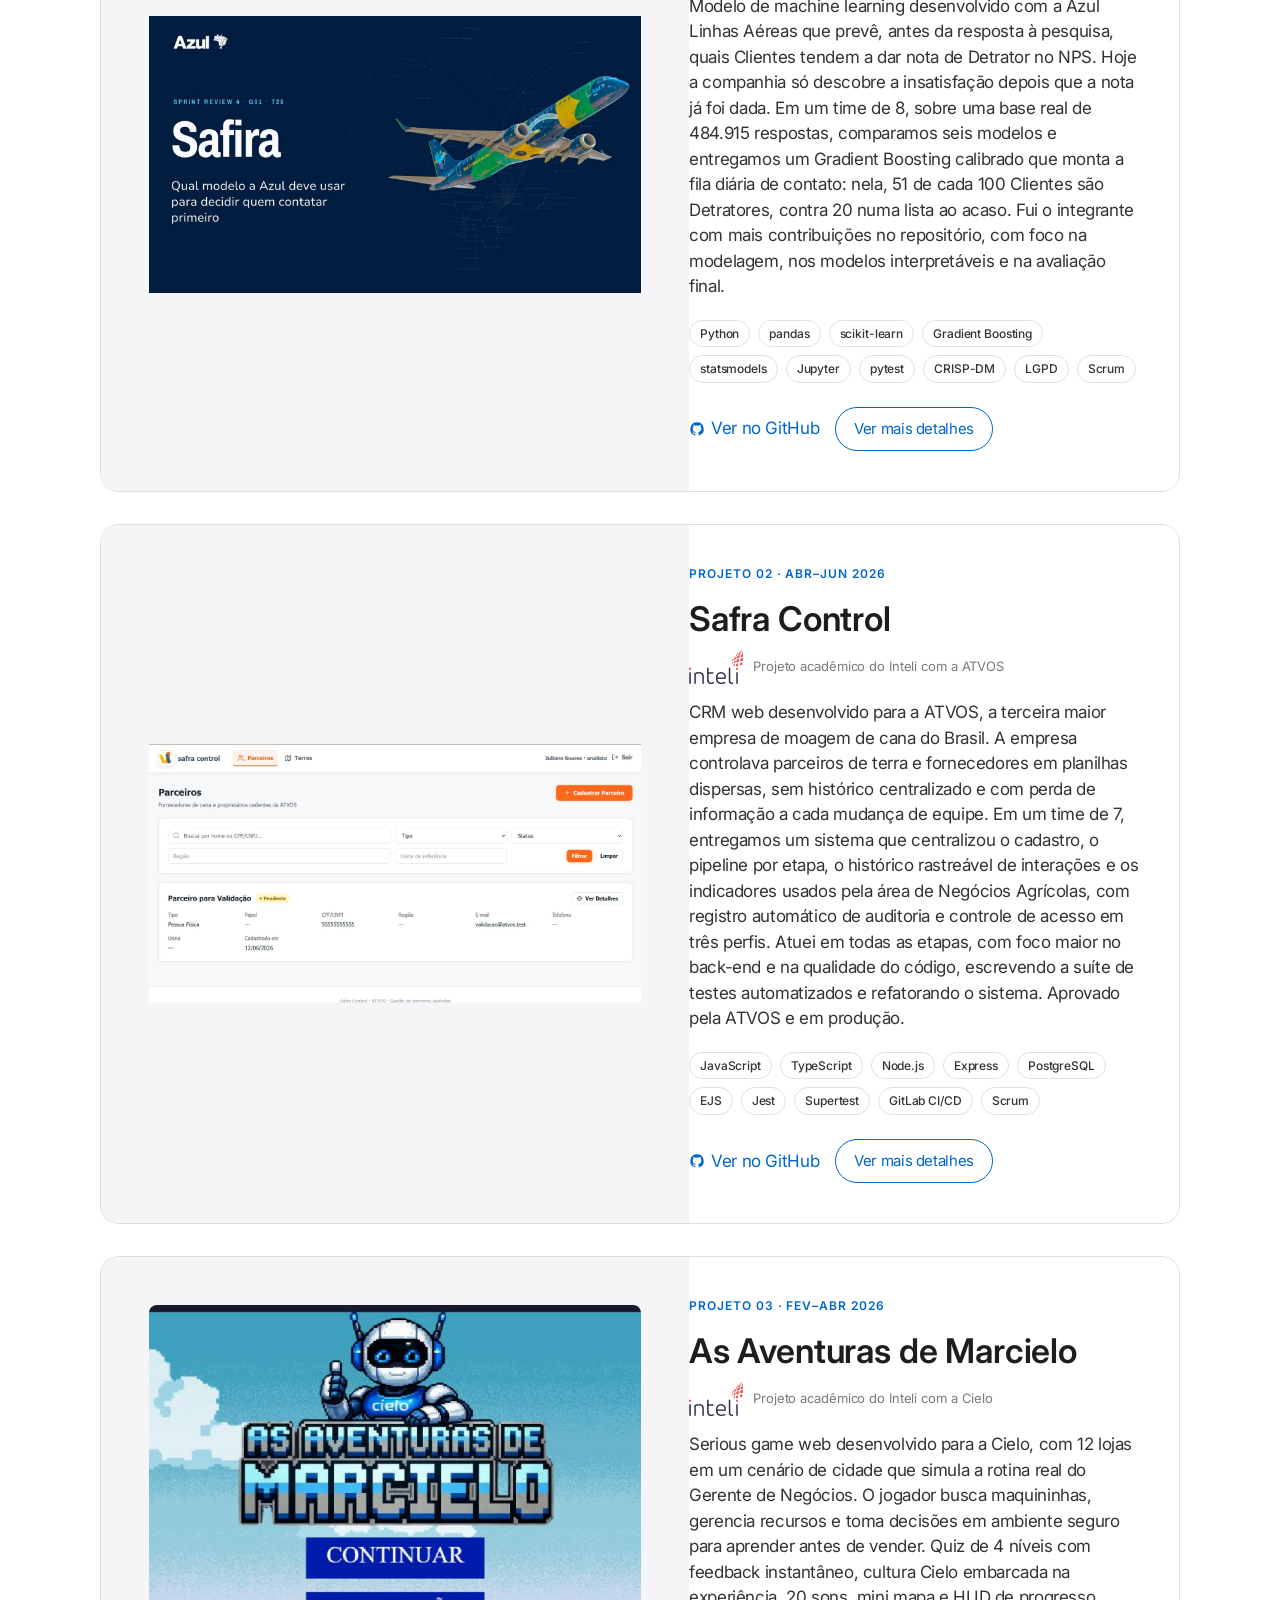
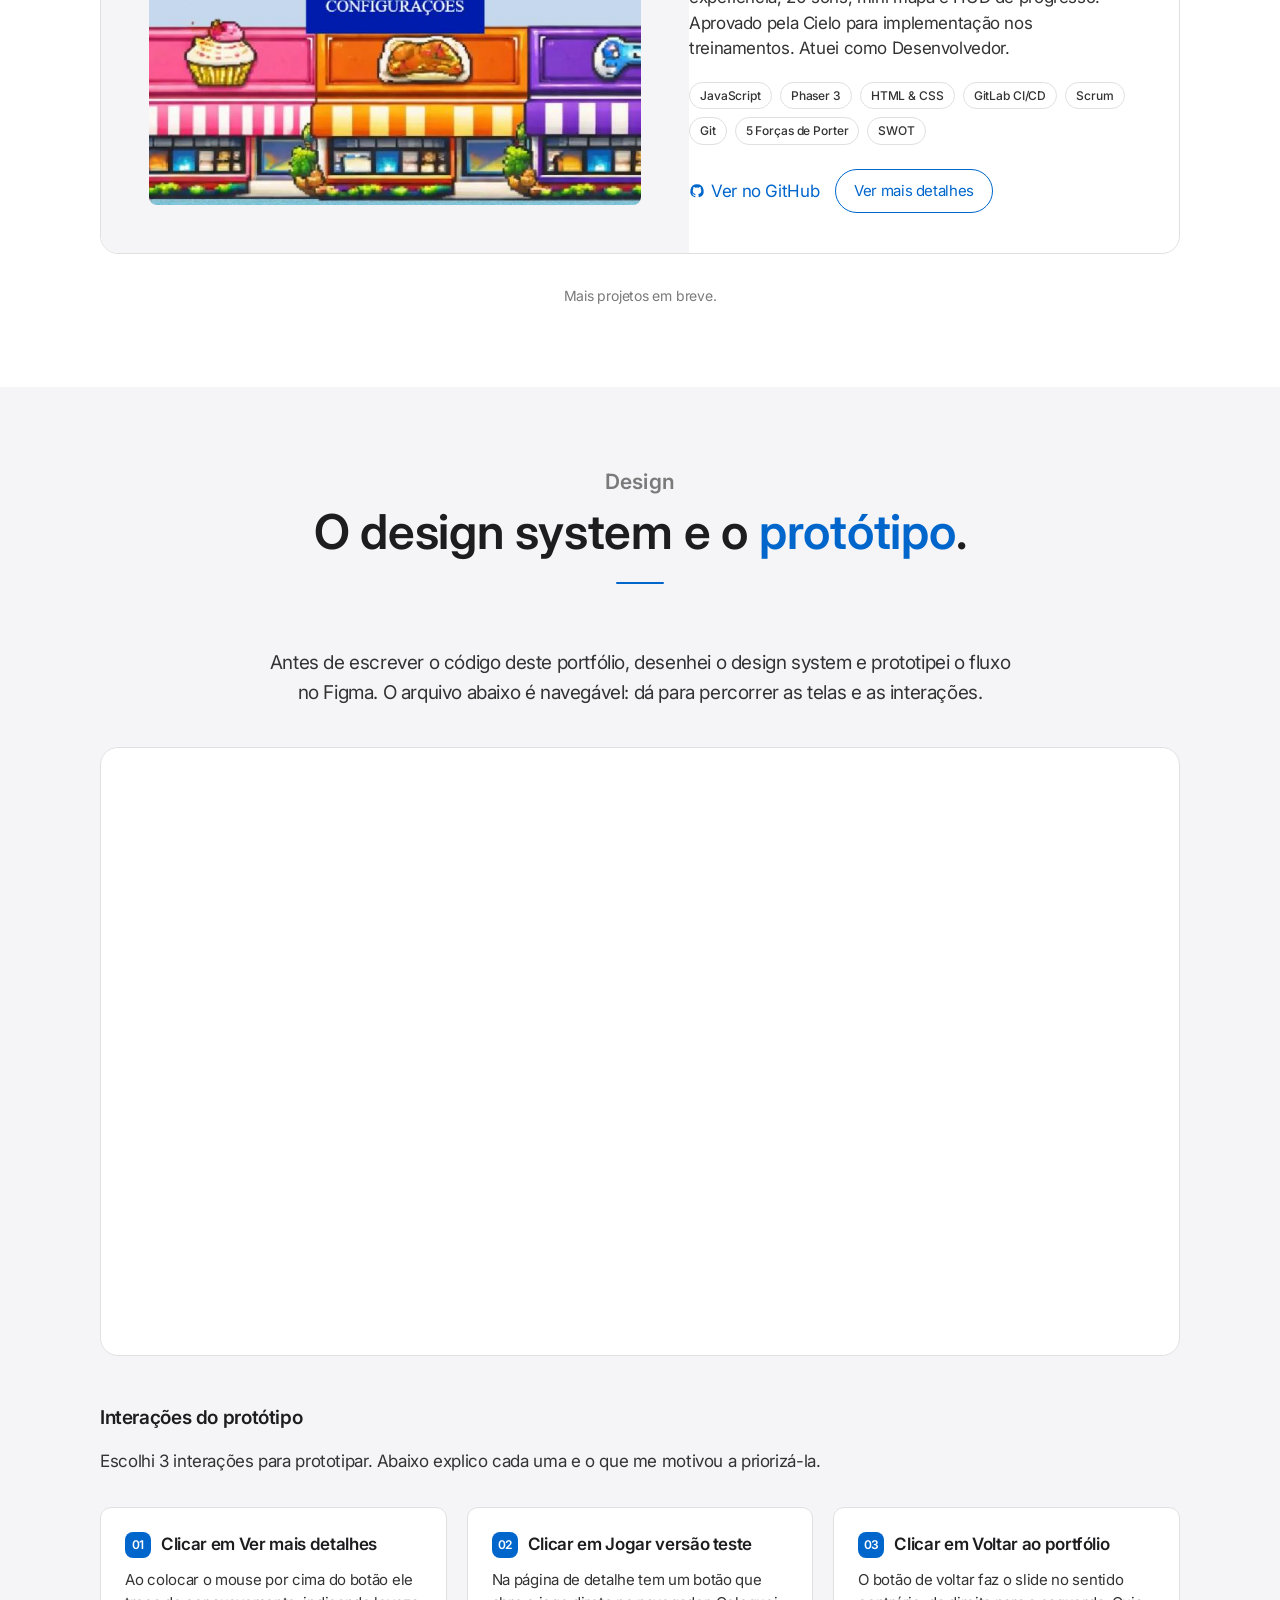
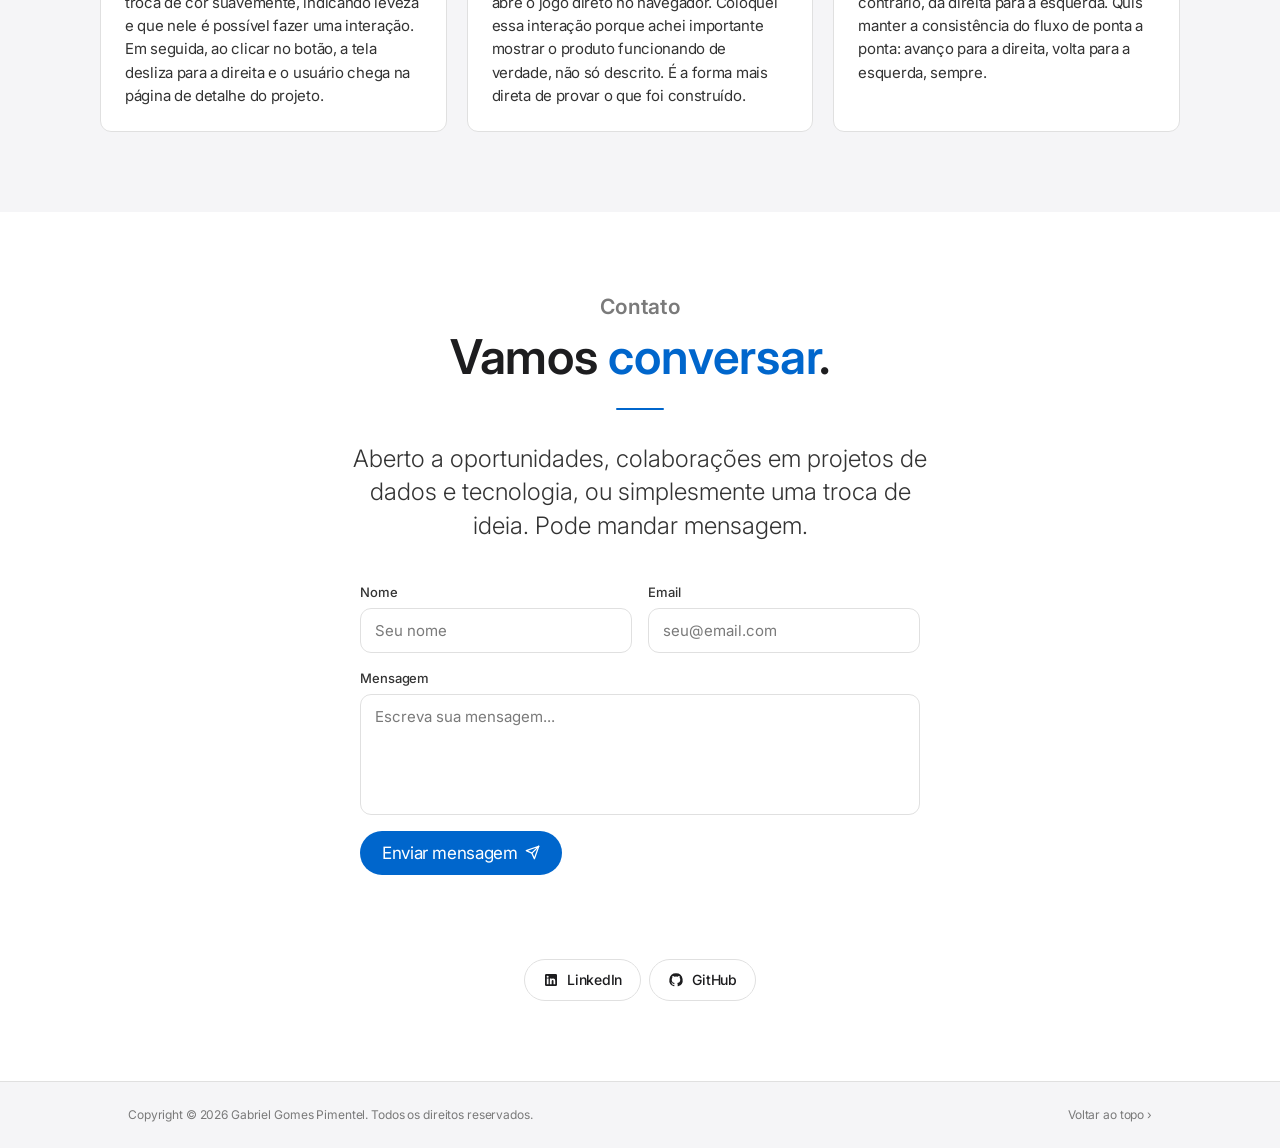
==== commit 193341b0: "feat: atualiza trajetoria com inteli junior e remove sptech" ====
--- a/index.html
+++ b/index.html
@@ -254,28 +254,27 @@
           <div class="timeline-item timeline-item--now reveal">
             <div class="timeline-role">
               <div class="timeline-title">Engenharia da Computação (Bacharelado) e ADS (Tecnólogo)</div>
-              <div class="timeline-sub">Inteli e FGV IDT</div>
+              <div class="timeline-sub">Inteli, FGV IDT e Inteli Júnior</div>
             </div>
             <div class="timeline-year">Agora</div>
             <div class="timeline-desc">
               Curso Engenharia da Computação no Inteli por meio de projetos reais que
               resolvem dores de empresas parceiras, aplicando metodologias ágeis e tecnologias
               como Python, SQL e desenvolvimento web. Paralelamente, dou continuidade ao
-              curso de Análise e Desenvolvimento de Sistemas na FGV IDT.
+              curso de Análise e Desenvolvimento de Sistemas na FGV IDT. Desde maio de 2026,
+              sou desenvolvedor na Inteli Júnior.
             </div>
           </div>
 
           <div class="timeline-item reveal delay-1">
             <div class="timeline-role">
               <div class="timeline-title">Análise e Desenvolvimento de Sistemas (Tecnólogo)</div>
-              <div class="timeline-sub">SPTech e FGV IDT</div>
+              <div class="timeline-sub">FGV IDT</div>
             </div>
             <div class="timeline-year">2025</div>
             <div class="timeline-desc">
-              Iniciei ADS simultaneamente na SPTech e na FGV IDT. Tive meu primeiro contato com
-              projetos de tecnologia em grupo e com metodologias ágeis como Scrum.
-              Interrompi o curso na SPTech e optei por seguir apenas na FGV IDT,
-              onde continuo até hoje.
+              Iniciei o curso de ADS na FGV IDT, com bolsa integral. Tive meu primeiro contato
+              com projetos de tecnologia em grupo e com metodologias ágeis como Scrum.
             </div>
           </div>
 
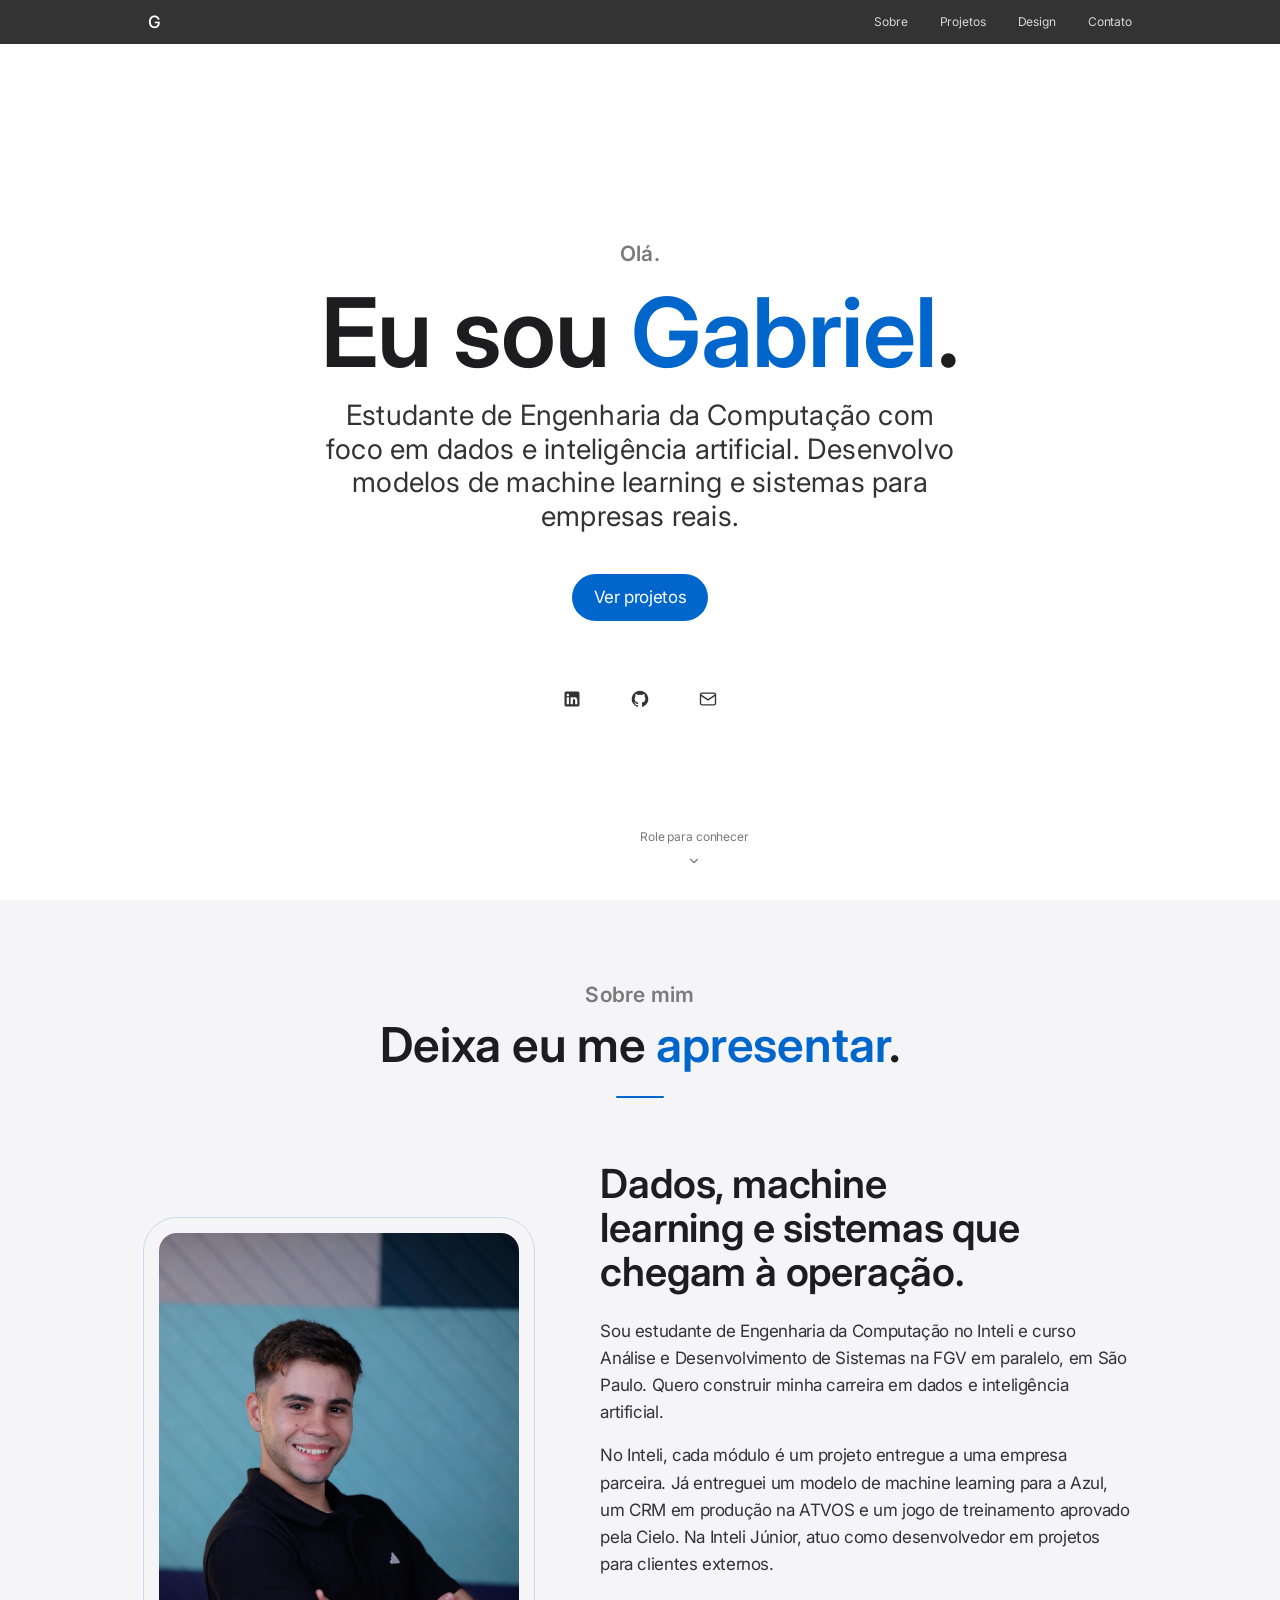
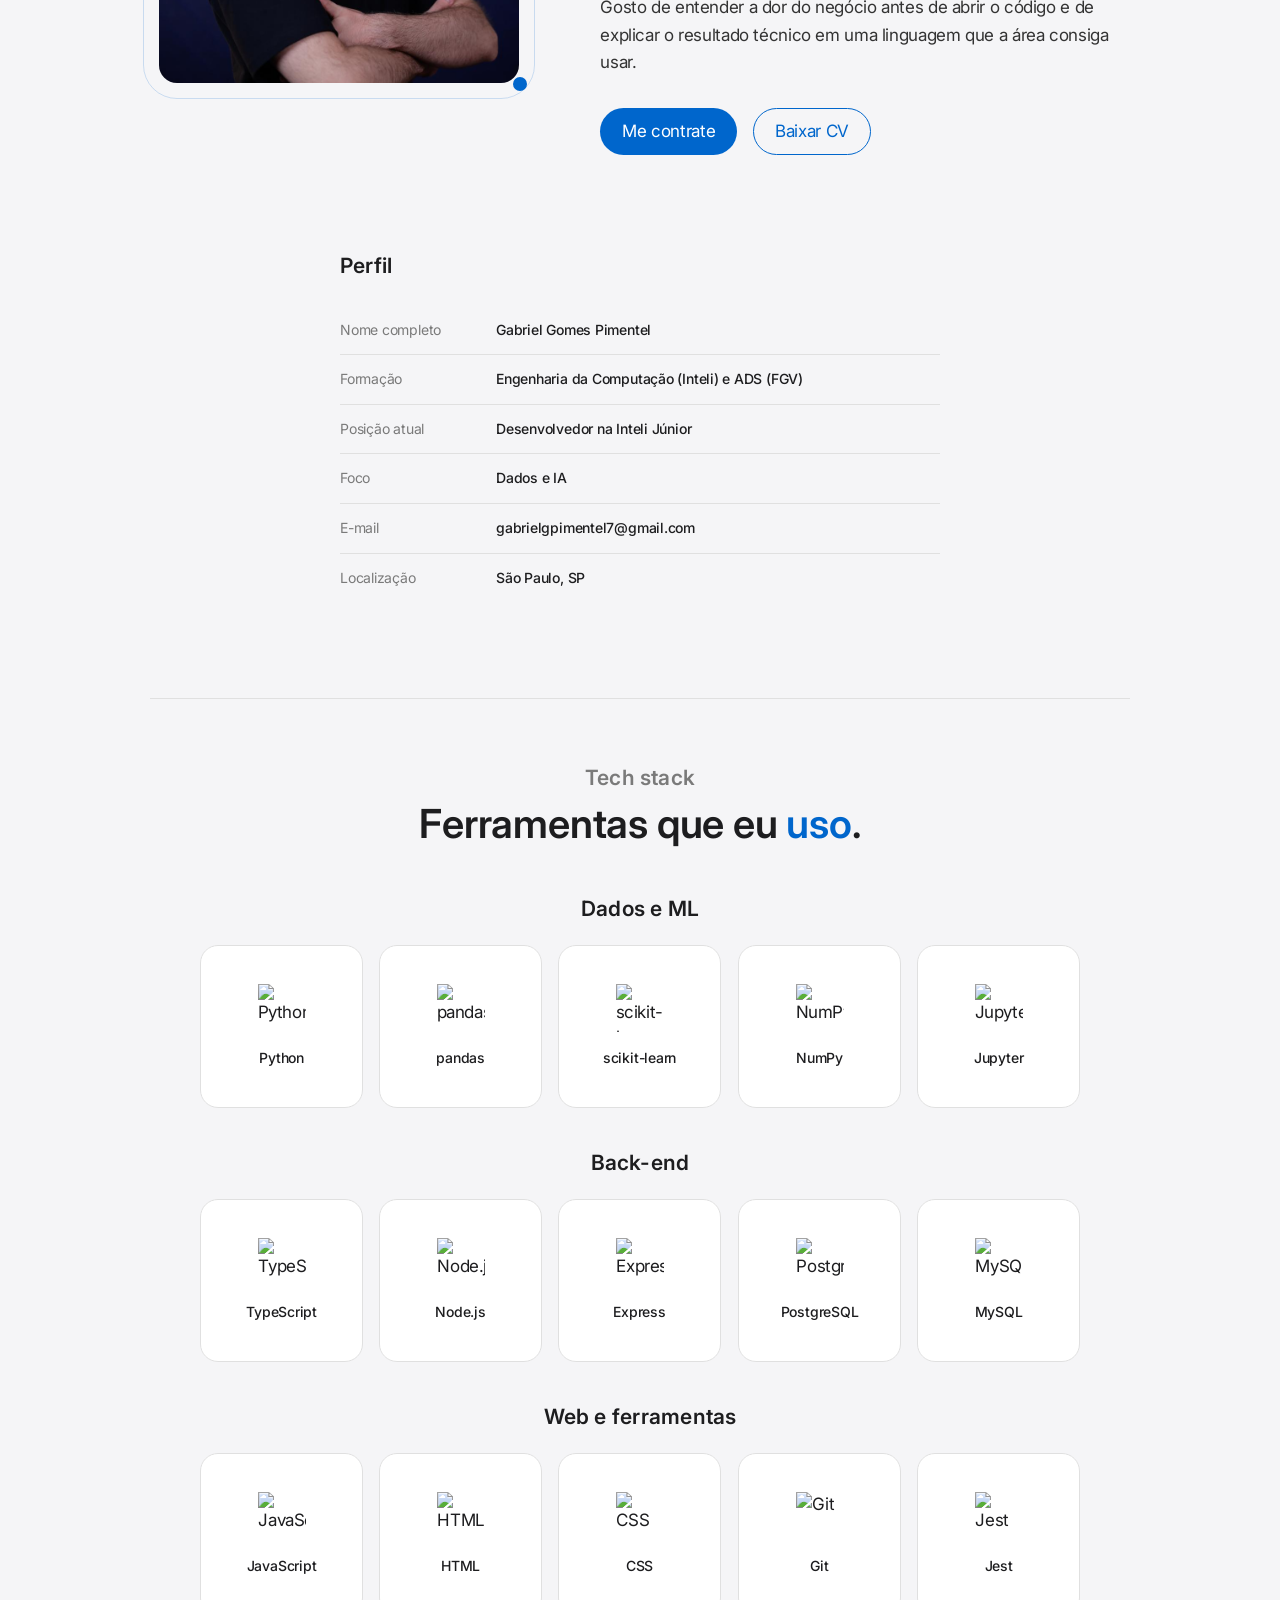
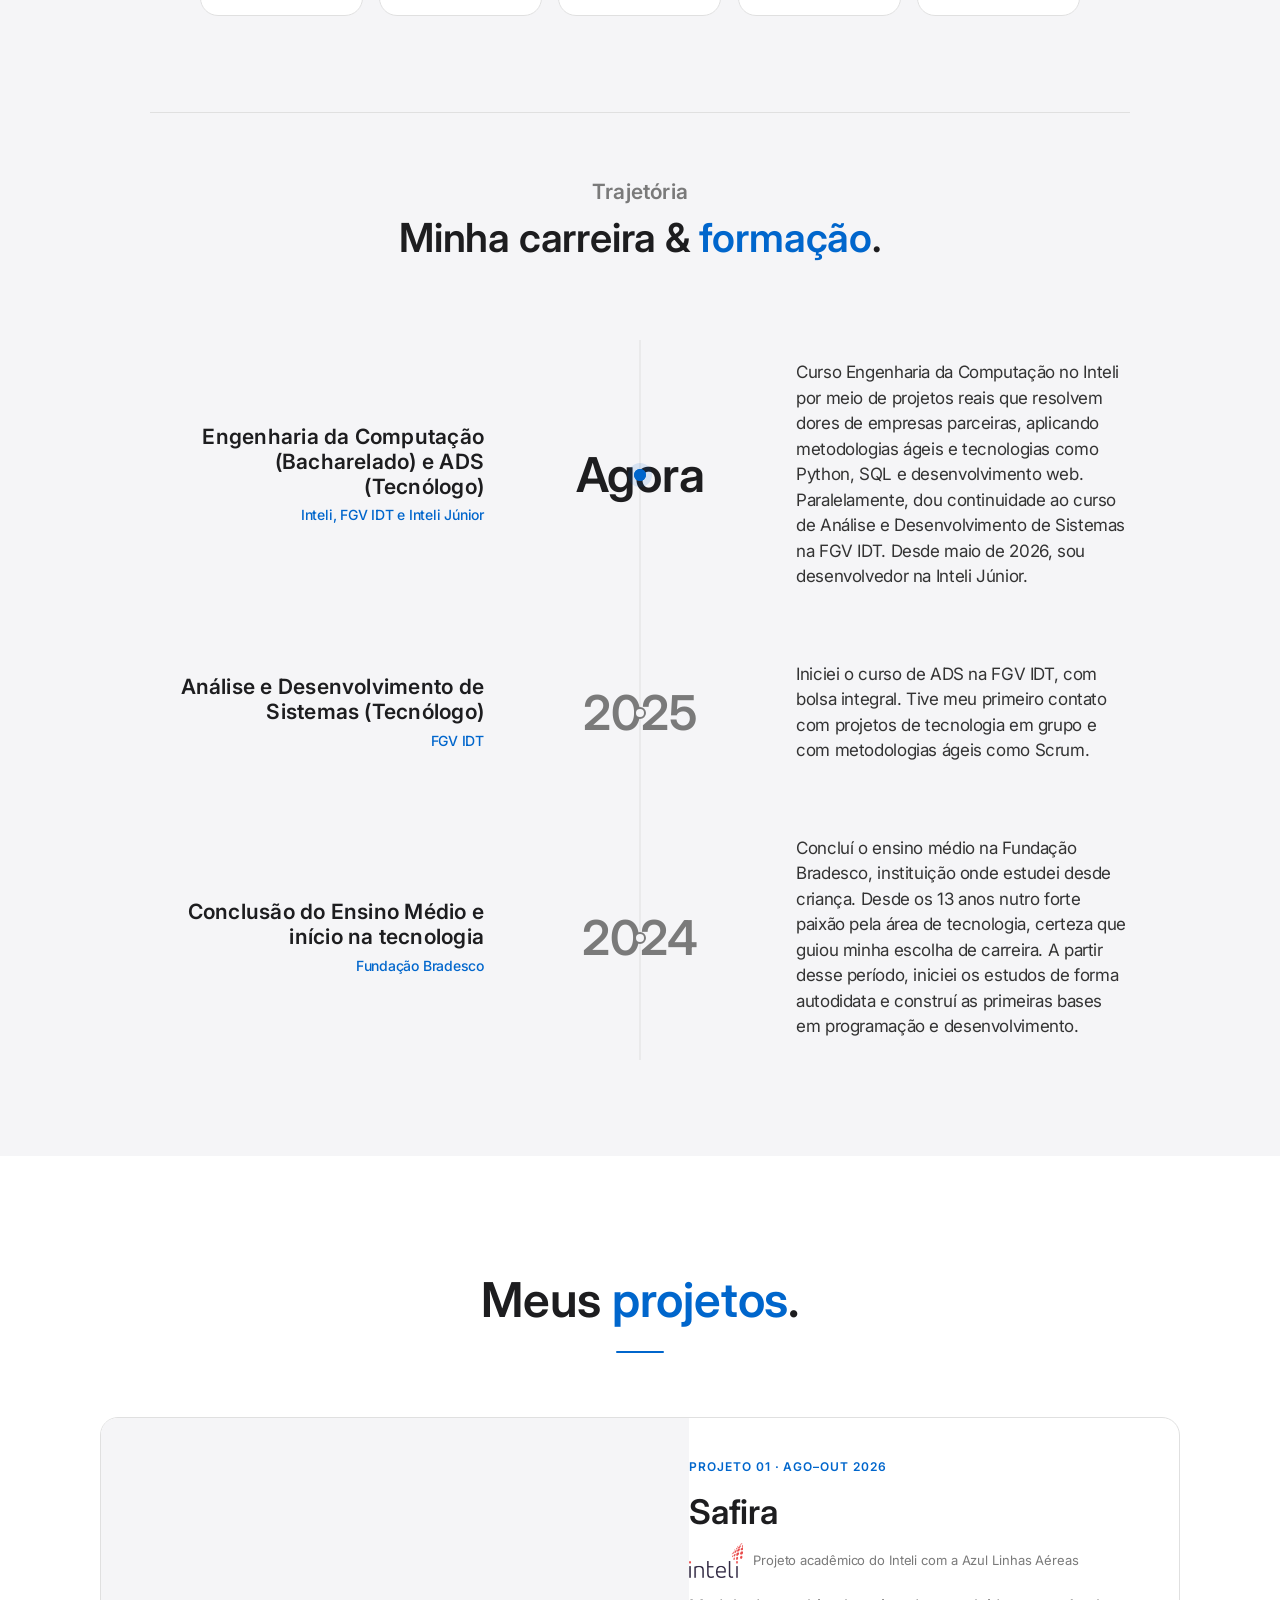
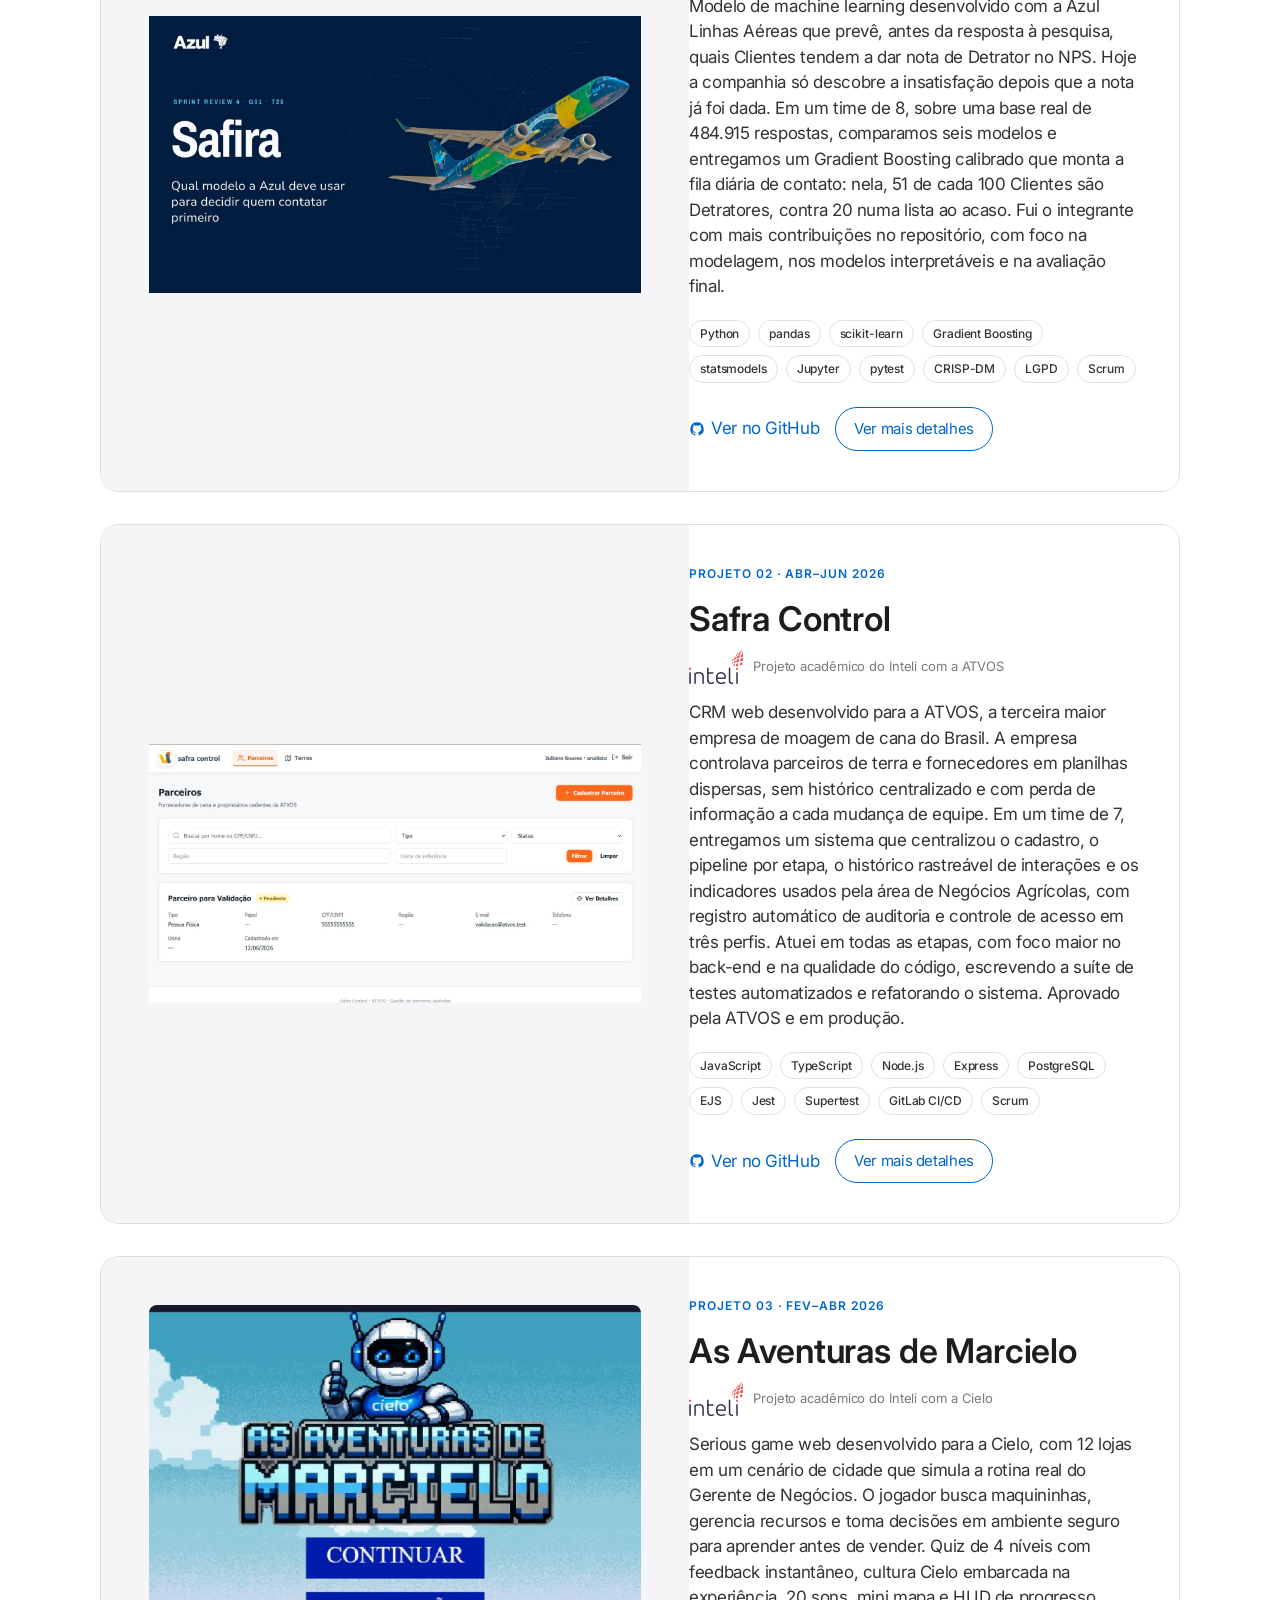
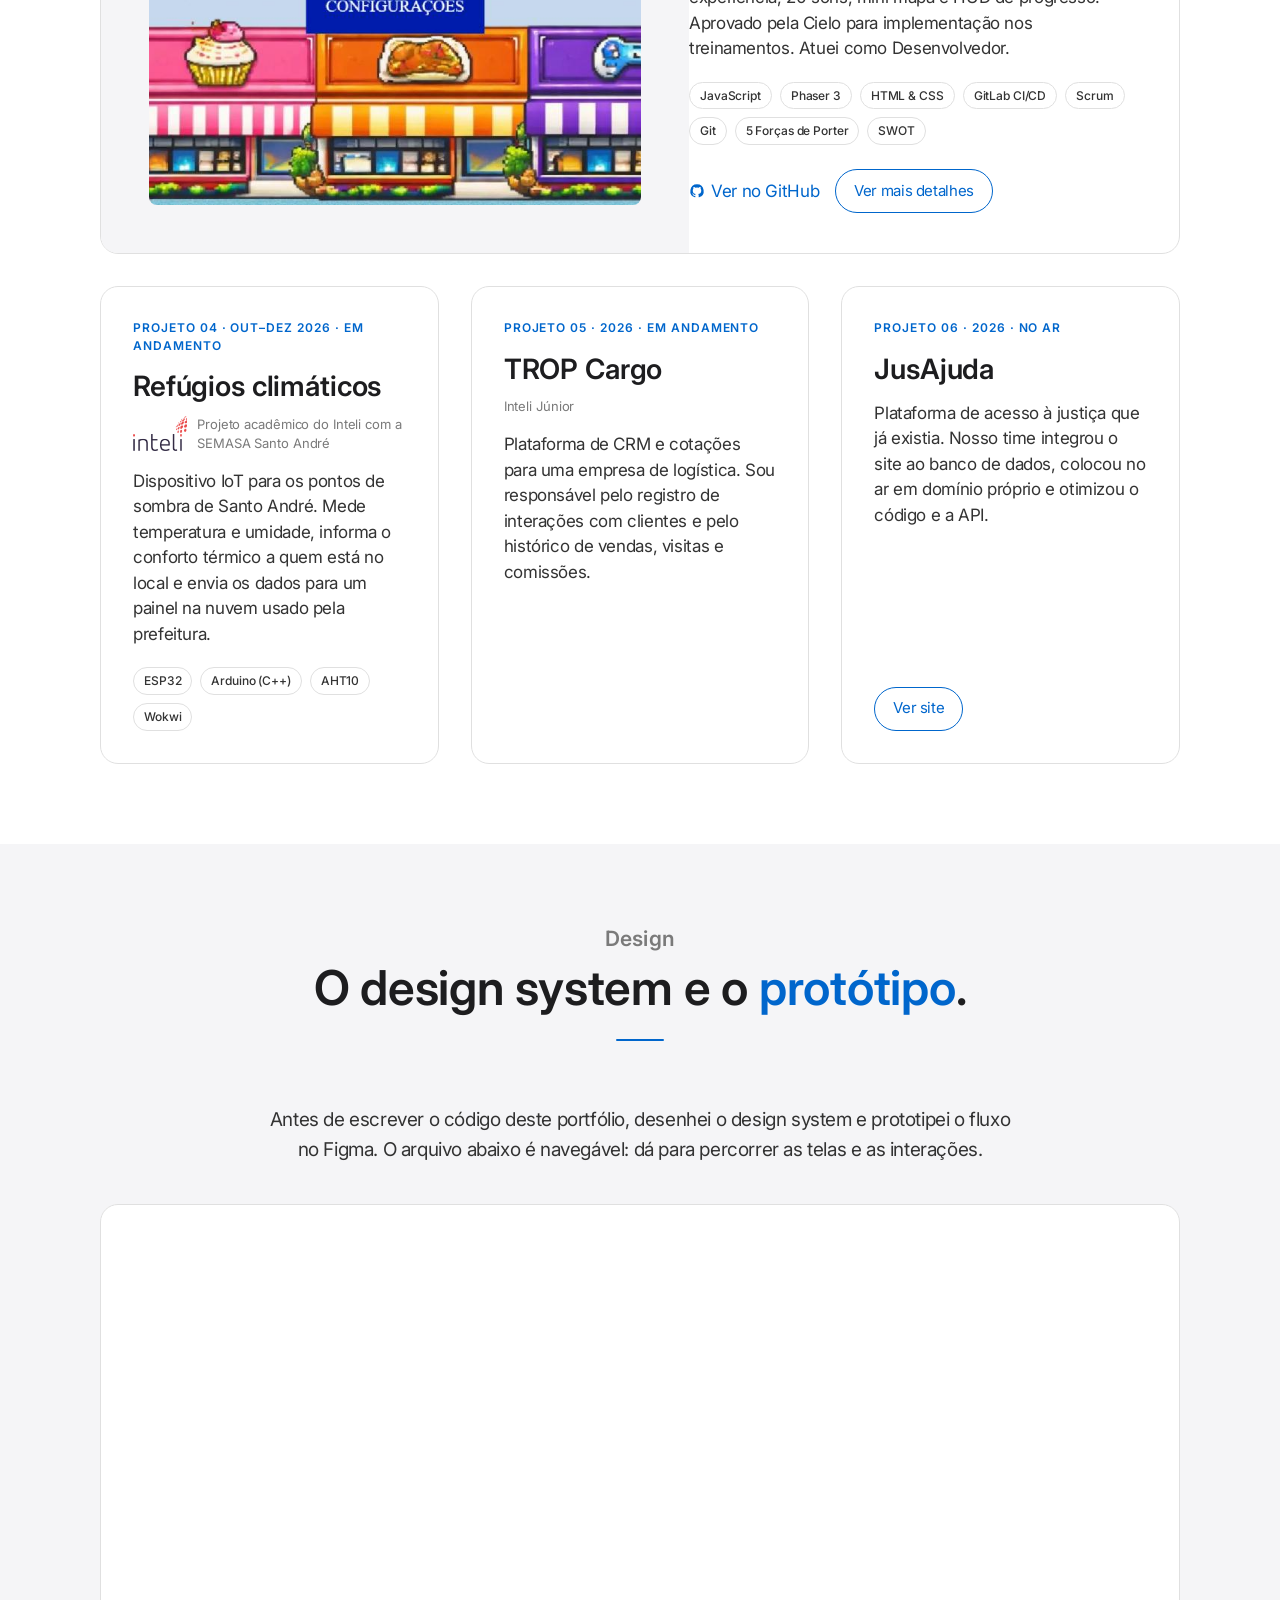
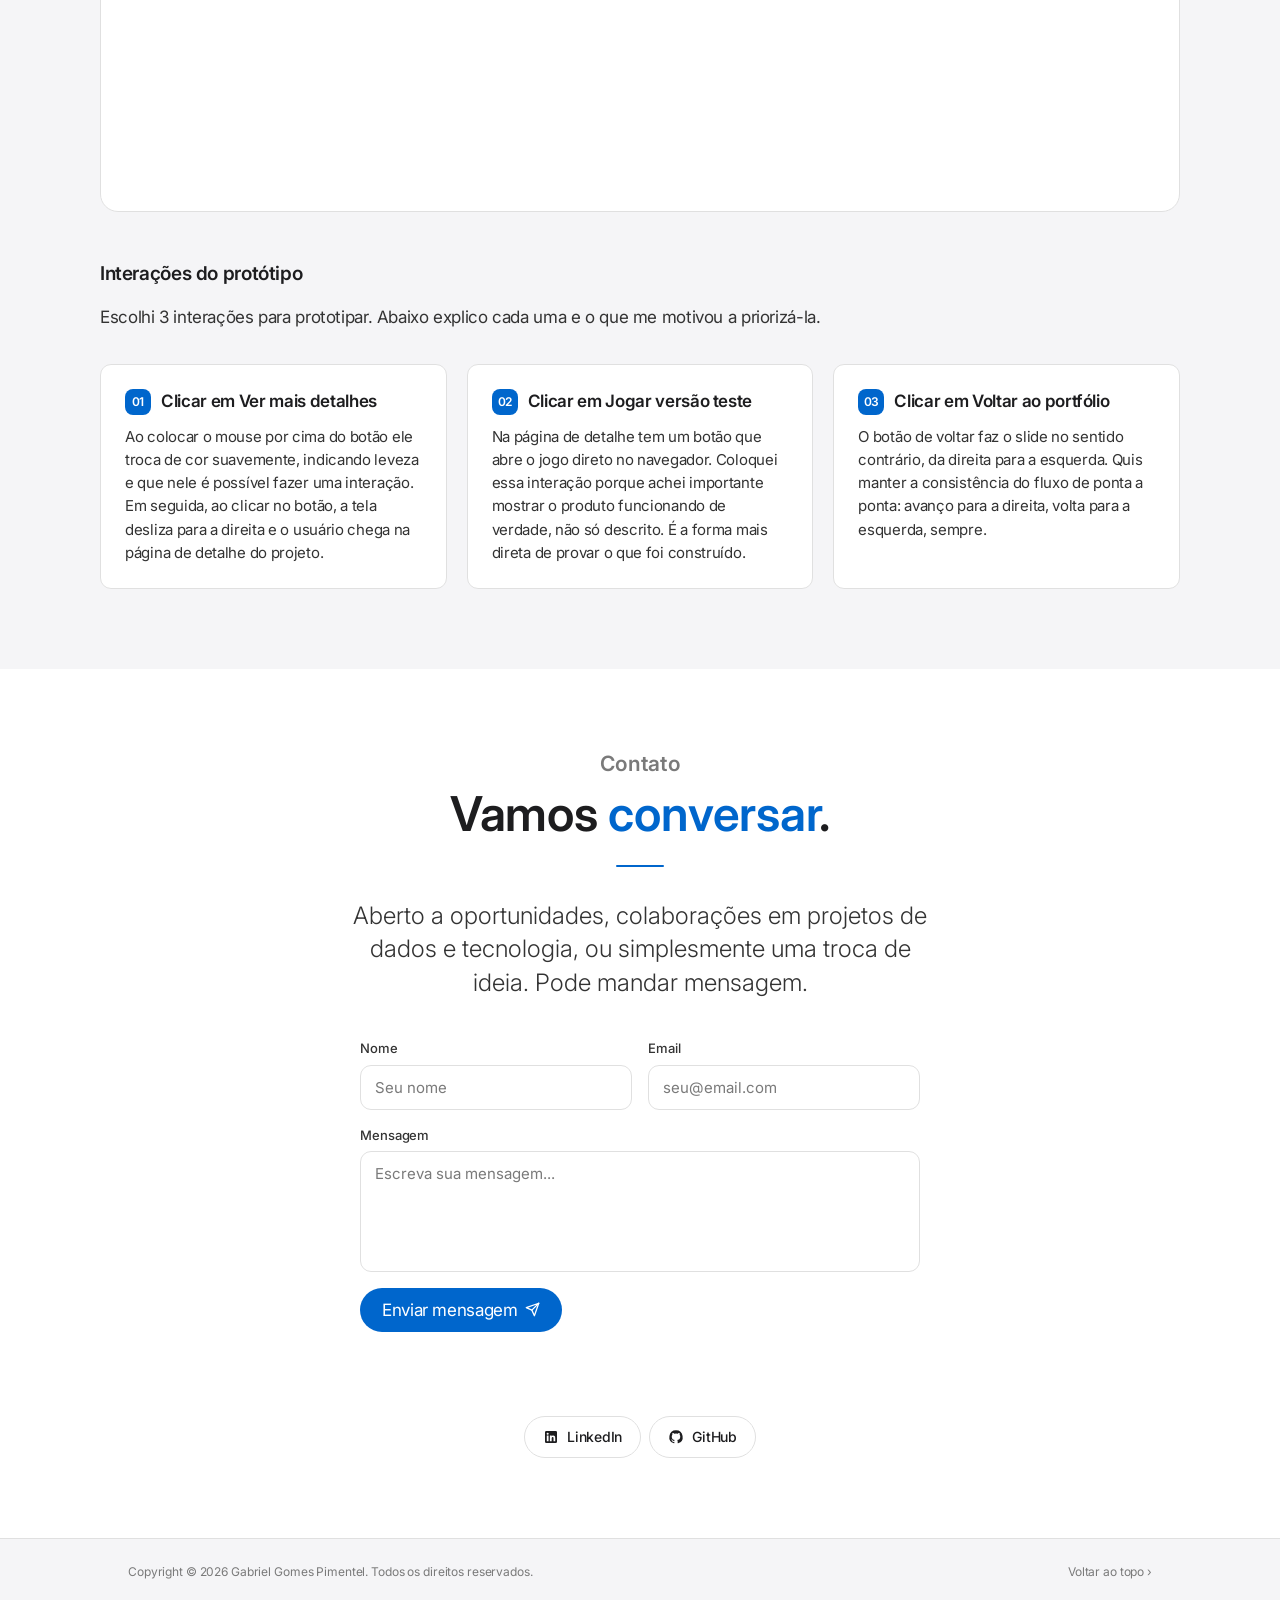
==== commit 29485b37: "feat: adiciona refugios climaticos, trop cargo e jusajuda aos projetos" ====
--- a/index.html
+++ b/index.html
@@ -455,9 +455,51 @@
 
       </div>
 
-      <p class="add-project-hint reveal">
-        Mais projetos em breve.
-      </p>
+      <div class="projects-grid projects-grid--compact">
+        <article class="project-card project-card--compact reveal">
+          <div class="project-info">
+            <span class="project-number">Projeto 04 &middot; out&ndash;dez 2026 &middot; Em andamento</span>
+            <h3 class="project-title">Refúgios climáticos</h3>
+            <p class="project-credit">
+              <img src="assets/inteli.png" alt="Inteli, Instituto de Tecnologia e Liderança" width="360" height="231" loading="lazy" />
+              <span>Projeto acadêmico do Inteli com a SEMASA Santo André</span>
+            </p>
+            <p class="project-desc">
+              Dispositivo IoT para os pontos de sombra de Santo André. Mede temperatura e umidade, informa o conforto térmico a quem está no local e envia os dados para um painel na nuvem usado pela prefeitura.
+            </p>
+            <div class="project-tags">
+              <span class="project-tag">ESP32</span>
+              <span class="project-tag">Arduino (C++)</span>
+              <span class="project-tag">AHT10</span>
+              <span class="project-tag">Wokwi</span>
+            </div>
+          </div>
+        </article>
+        <article class="project-card project-card--compact reveal">
+          <div class="project-info">
+            <span class="project-number">Projeto 05 &middot; 2026 &middot; Em andamento</span>
+            <h3 class="project-title">TROP Cargo</h3>
+            <p class="project-credit">
+              <span>Inteli Júnior</span>
+            </p>
+            <p class="project-desc">
+              Plataforma de CRM e cotações para uma empresa de logística. Sou responsável pelo registro de interações com clientes e pelo histórico de vendas, visitas e comissões.
+            </p>
+          </div>
+        </article>
+        <article class="project-card project-card--compact reveal">
+          <div class="project-info">
+            <span class="project-number">Projeto 06 &middot; 2026 &middot; No ar</span>
+            <h3 class="project-title">JusAjuda</h3>
+            <p class="project-desc">
+              Plataforma de acesso à justiça que já existia. Nosso time integrou o site ao banco de dados, colocou no ar em domínio próprio e otimizou o código e a API.
+            </p>
+            <div class="project-actions">
+              <a href="https://jusajuda.com.br" target="_blank" rel="noopener noreferrer" class="btn-secondary" aria-label="Ver o site do JusAjuda (abre em nova aba)">Ver site</a>
+            </div>
+          </div>
+        </article>
+      </div>
 
     </div>
   </section>
--- a/css/style.css
+++ b/css/style.css
@@ -1246,6 +1246,22 @@
   border-radius: var(--radius-pill);
   padding: 4px 10px;
 }
+/* Card sem imagem, para projetos sem captura de tela */
+.projects-grid--compact {
+  grid-template-columns: repeat(3, 1fr);
+  margin-top: 32px;
+}
+@media (max-width: 1024px) {
+  .projects-grid--compact { grid-template-columns: 1fr; }
+}
+.project-card--compact { grid-template-columns: 1fr; }
+.project-card--compact .project-info {
+  padding: 32px;
+  justify-content: flex-start;
+}
+.project-card--compact .project-title { font-size: 28px; }
+.project-card--compact .project-actions { margin-top: auto; padding-top: 8px; }
+
 .project-link { margin-top: 8px; }
 .project-github-link { gap: 6px; }
 .project-github-link::after { content: none; }
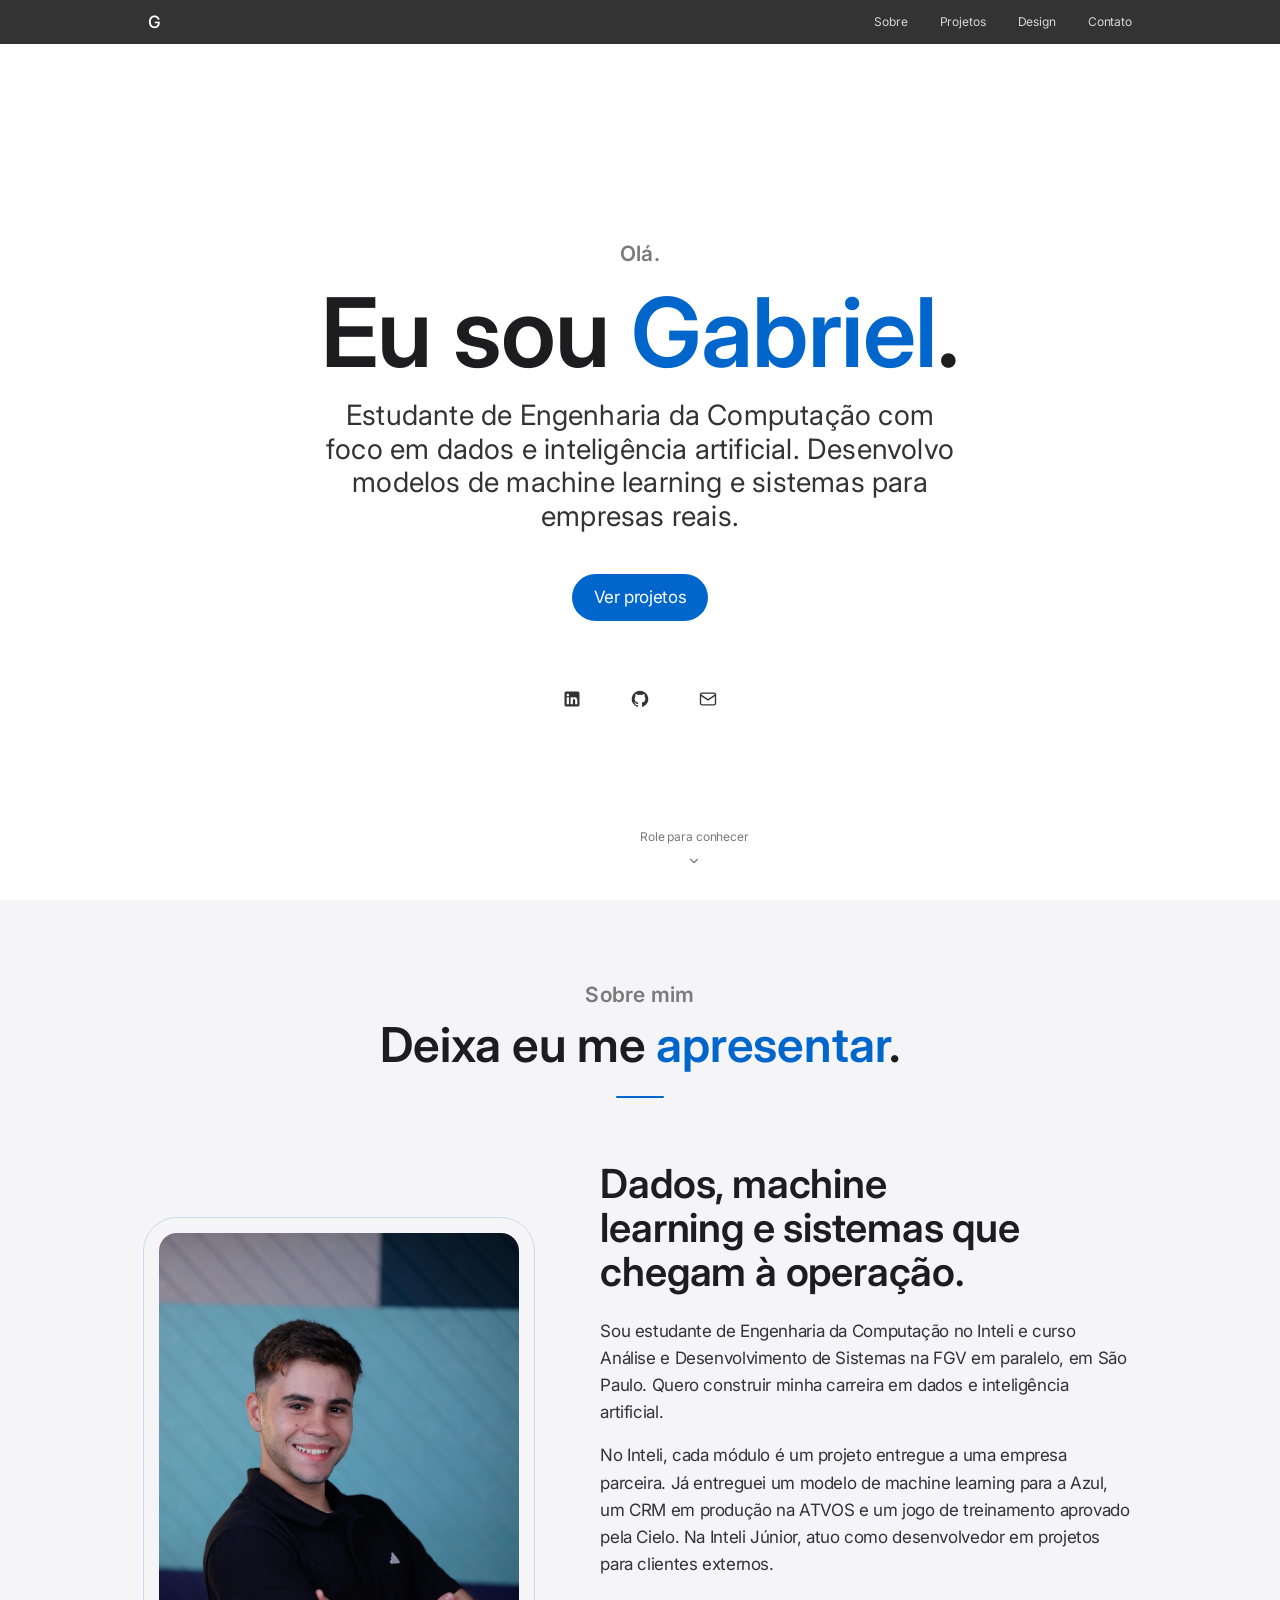
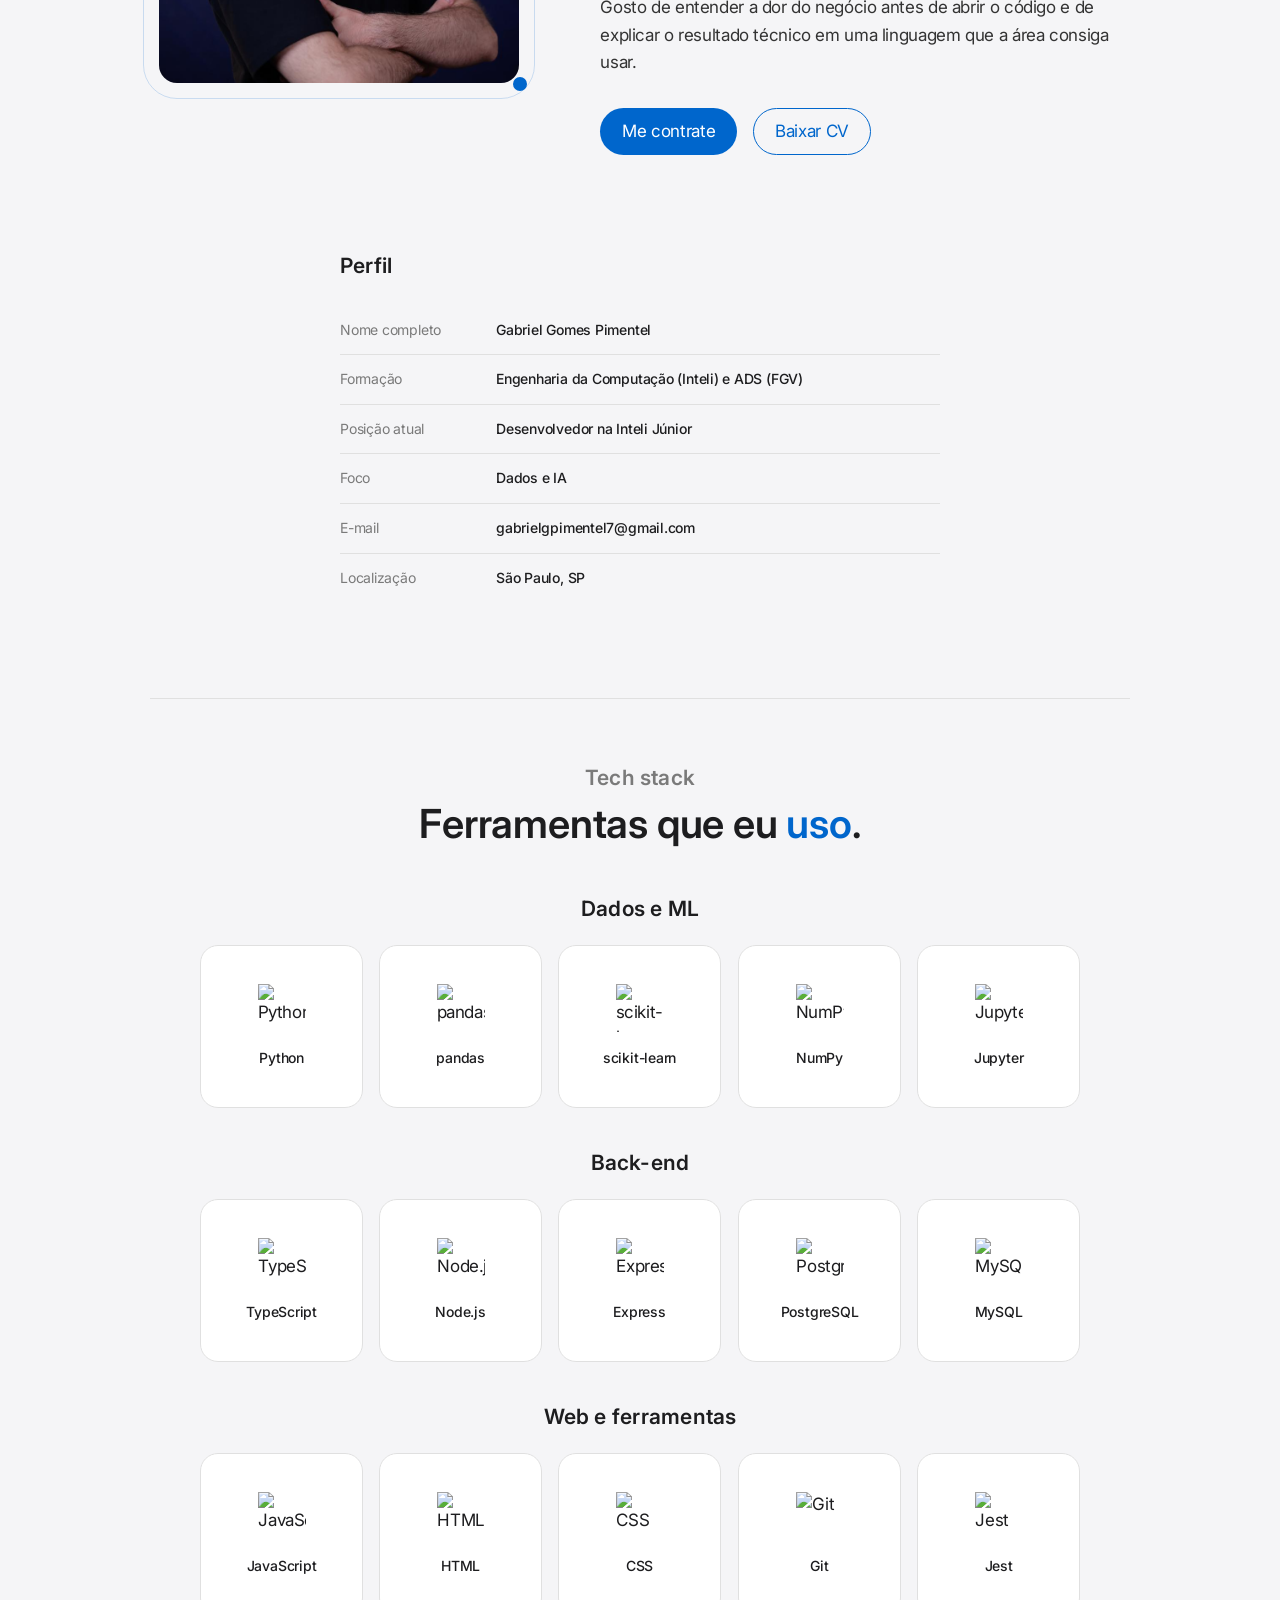
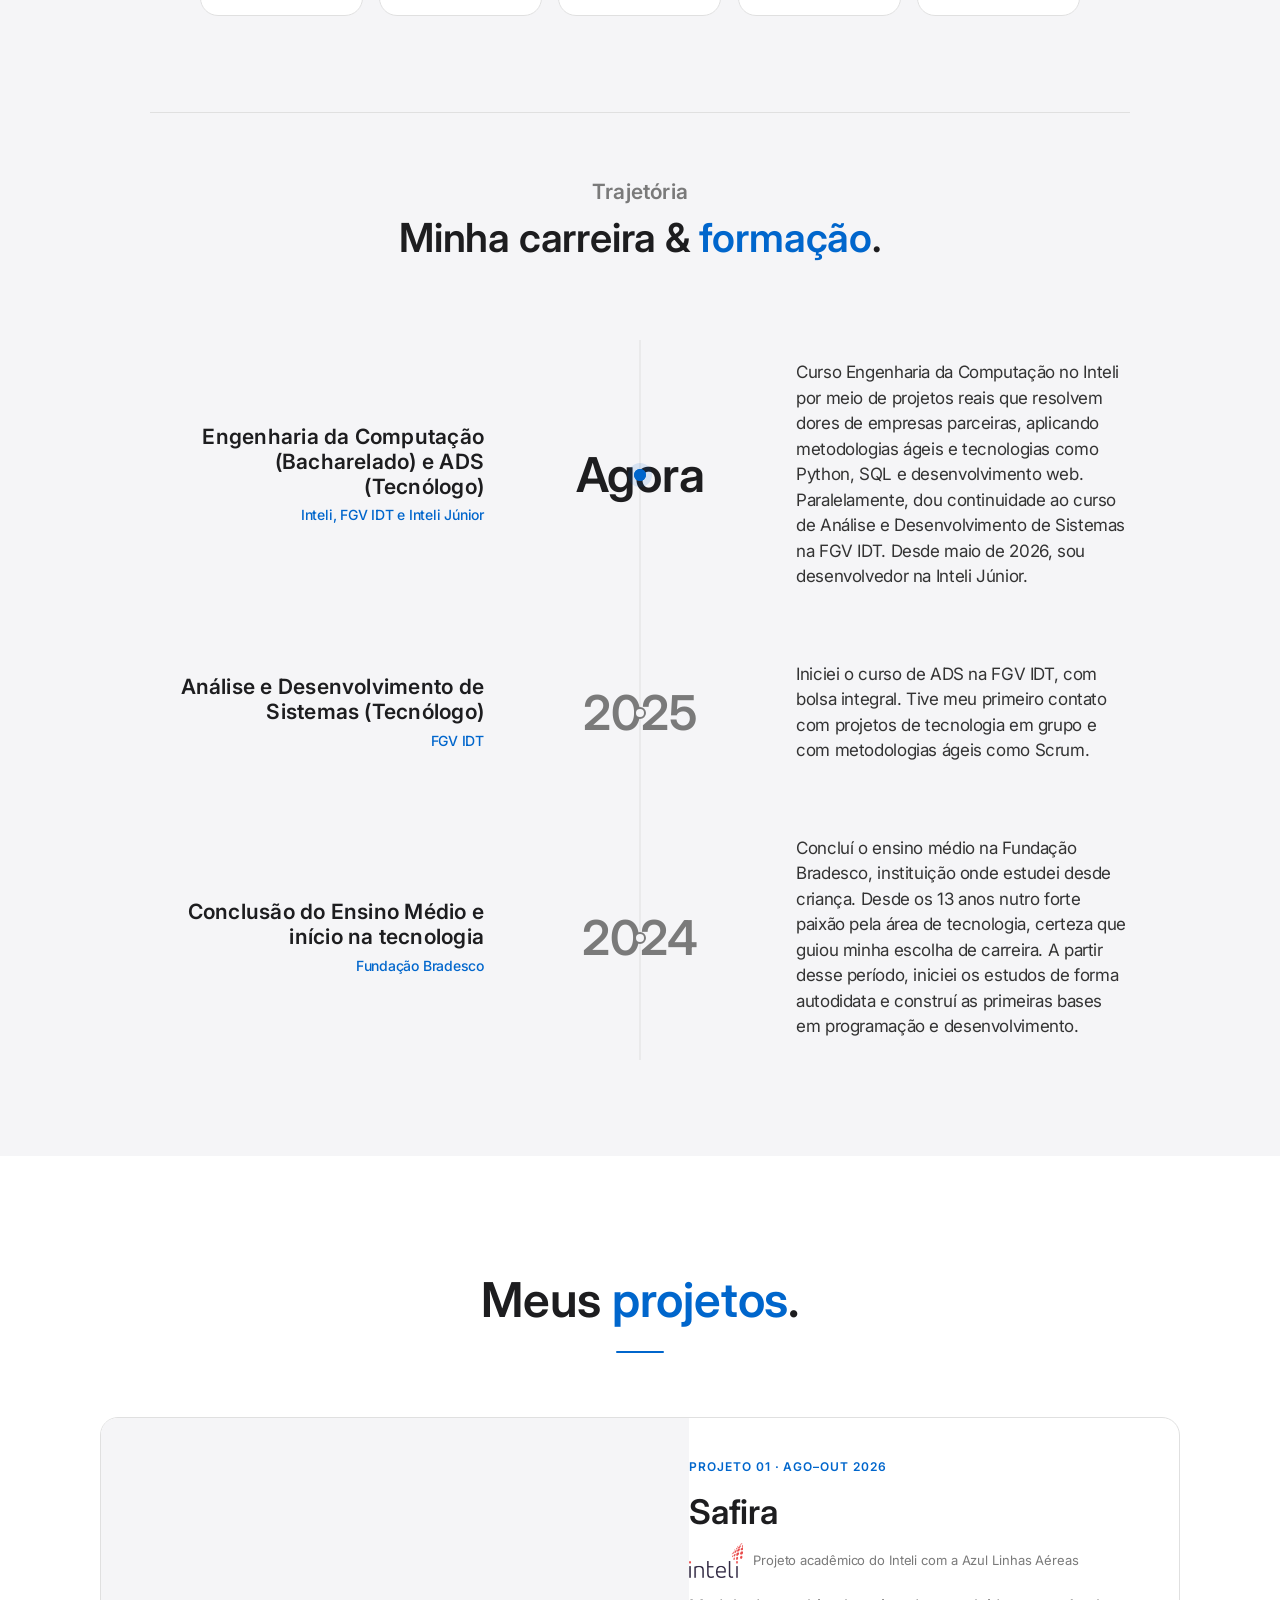
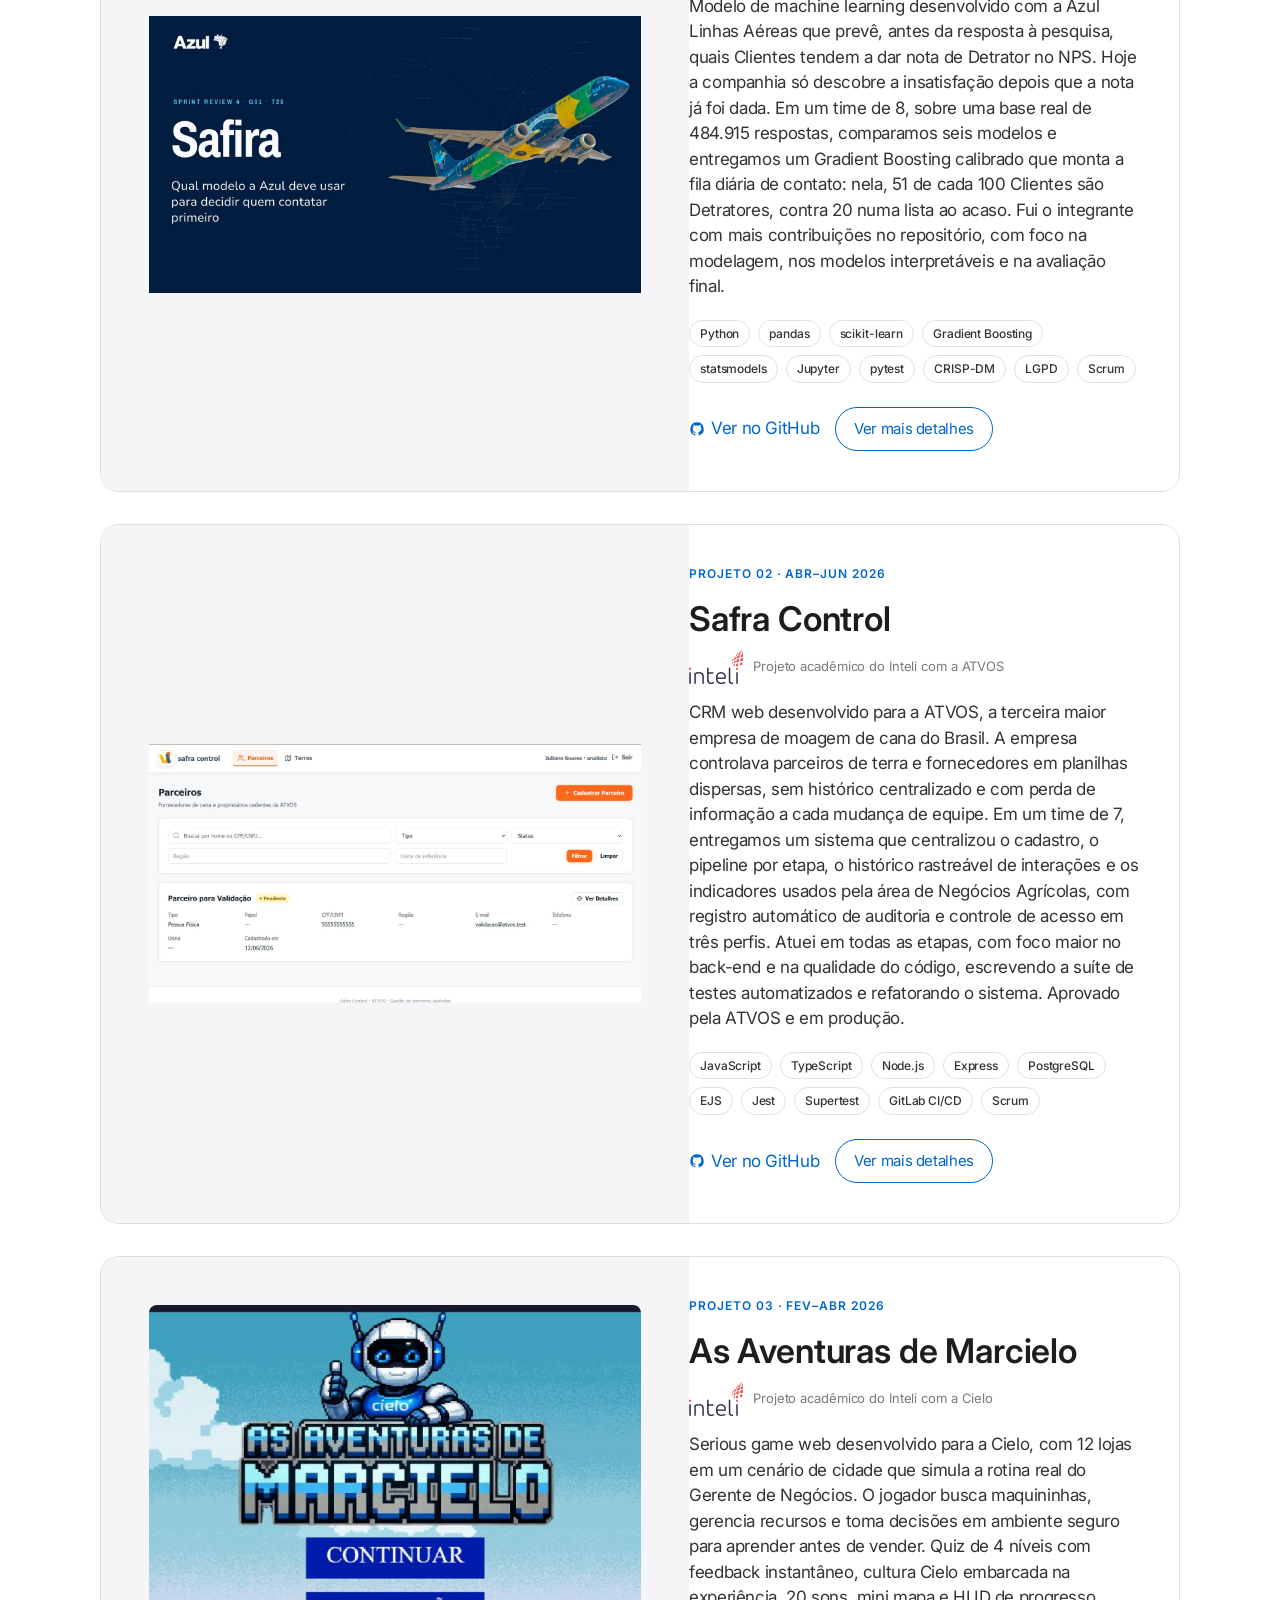
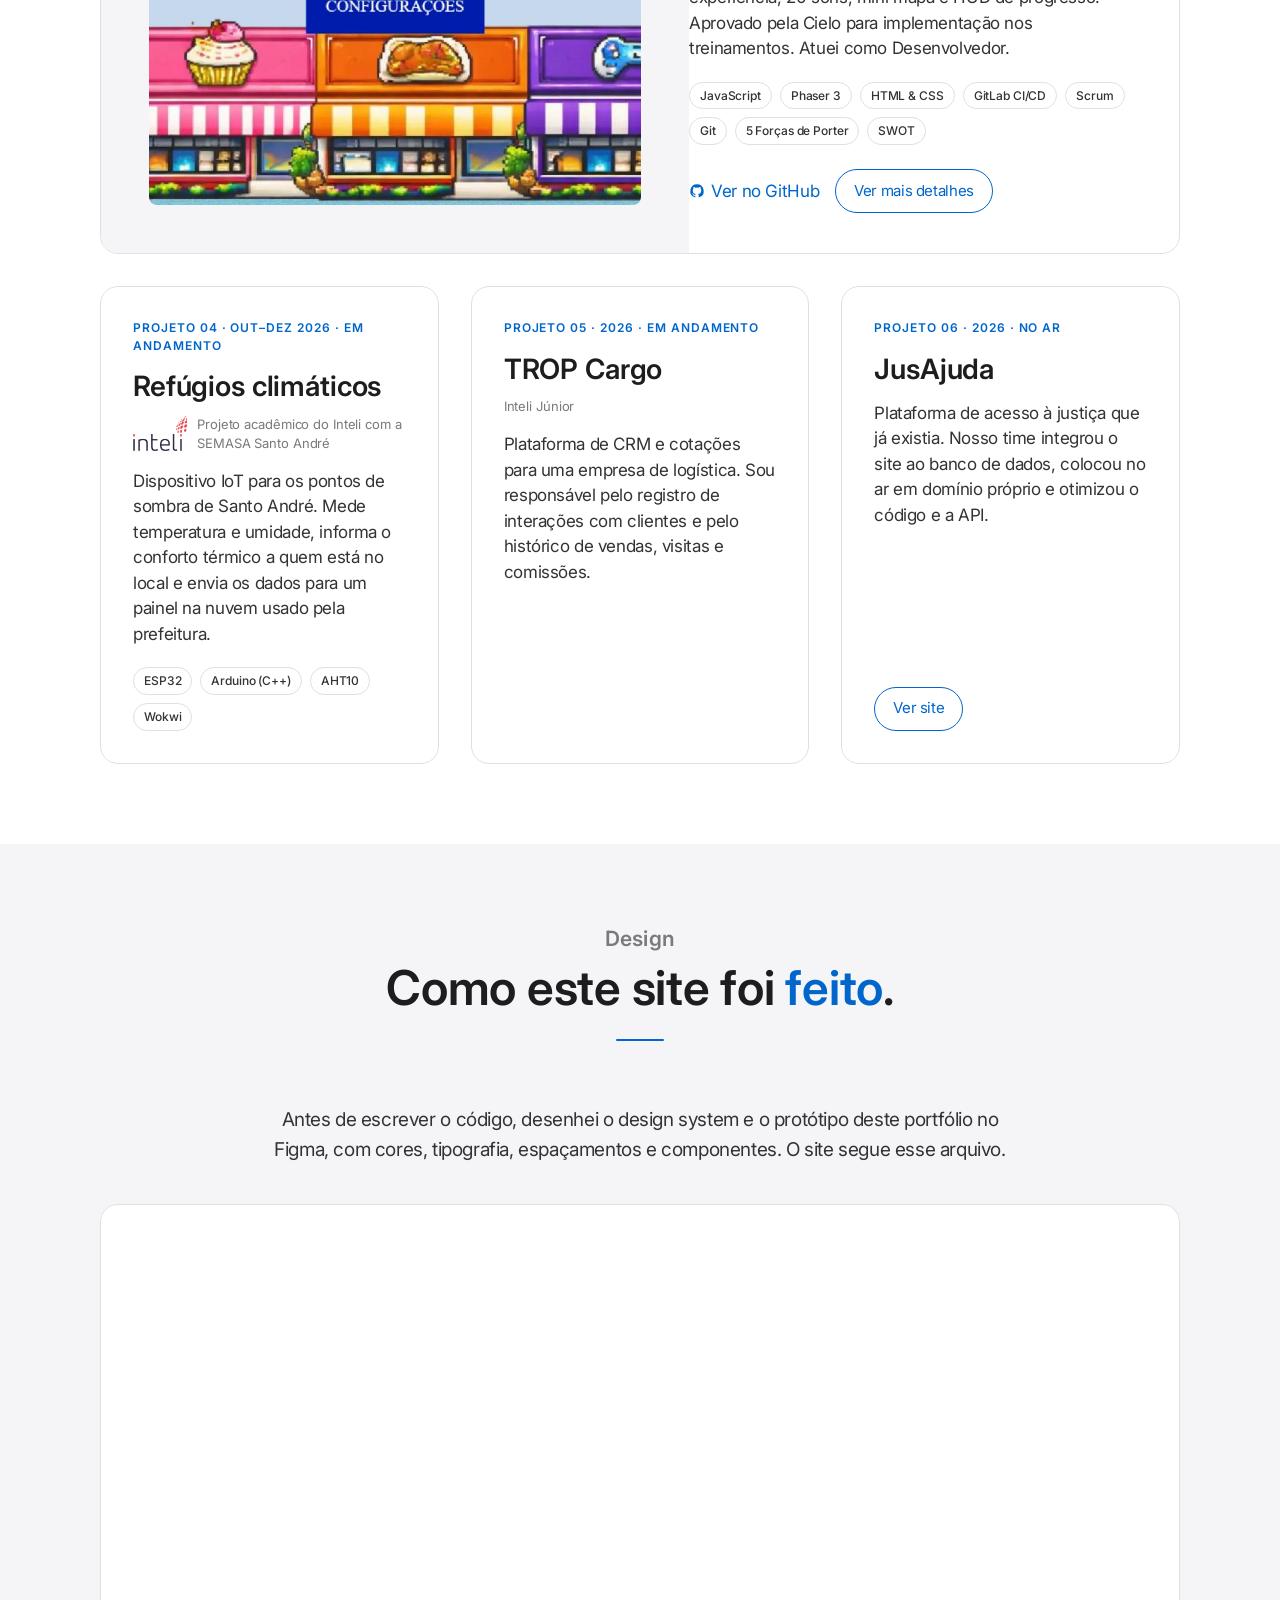
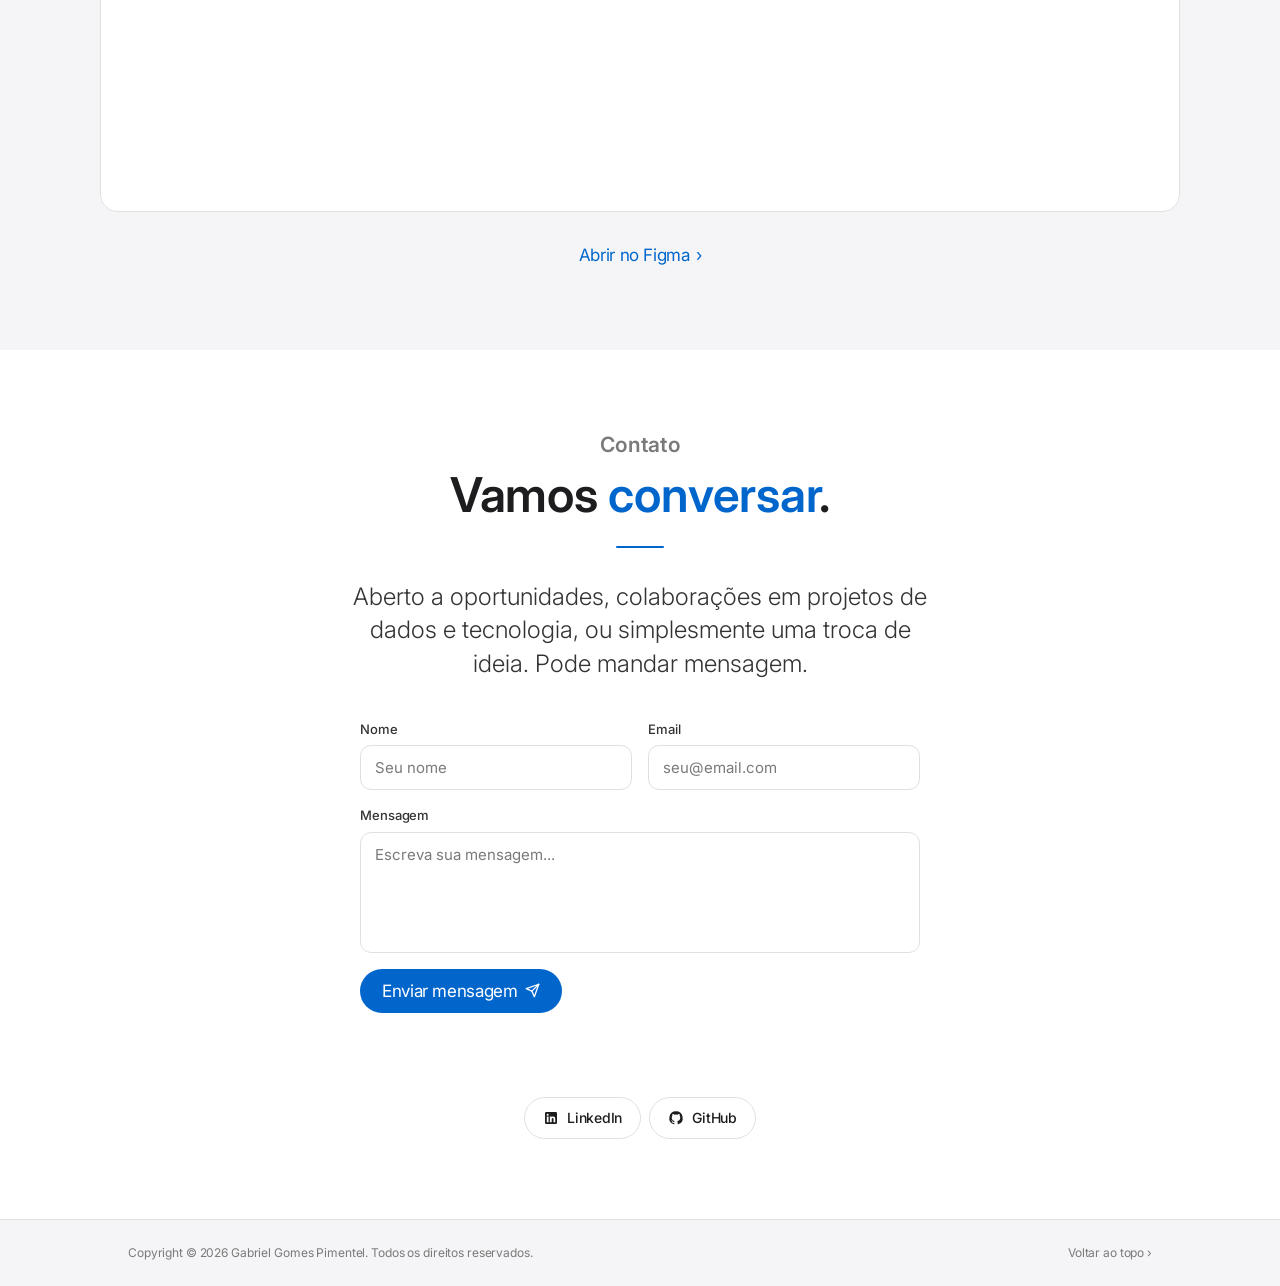
==== commit 6d04ad09: "feat: reduz secao de design para como este site foi feito" ====
--- a/index.html
+++ b/index.html
@@ -513,12 +513,12 @@
 
       <p class="section-eyebrow reveal">Design</p>
       <h2 class="section-title reveal delay-1">
-        O design system e o <span class="accent">protótipo</span>.
+        Como este site foi <span class="accent">feito</span>.
       </h2>
 
       <p class="section-lead reveal delay-2">
-        Antes de escrever o código deste portfólio, desenhei o design system e prototipei o fluxo
-        no Figma. O arquivo abaixo é navegável: dá para percorrer as telas e as interações.
+        Antes de escrever o código, desenhei o design system e o protótipo deste portfólio no
+        Figma, com cores, tipografia, espaçamentos e componentes. O site segue esse arquivo.
       </p>
 
       <div class="figma-embed-wrap reveal delay-3">
@@ -531,48 +531,9 @@
         </div>
       </div>
 
-      <h3 class="detail-label reveal" style="margin-top: 48px;">Interações do protótipo</h3>
-      <p class="detail-text reveal">
-        Escolhi 3 interações para prototipar. Abaixo explico cada uma e o que me motivou a priorizá-la.
+      <p class="section-lead reveal">
+        <a class="text-link" href="https://www.figma.com/design/Wm77g3Bp40BQ5uYXYfrb5N/Portf%C3%B3lio-Gabriel-Gomes-Pimentel-%E2%80%94-Design-System---Prot%C3%B3tipo?node-id=64-53" target="_blank" rel="noopener noreferrer">Abrir no Figma</a>
       </p>
-
-      <div class="proto-notes">
-        <div class="proto-note reveal">
-          <div class="proto-note__head">
-            <span class="proto-note__num">01</span>
-            <h4 class="proto-note__title">Clicar em Ver mais detalhes</h4>
-          </div>
-          <p>
-            Ao colocar o mouse por cima do botão ele troca de cor suavemente, indicando leveza e
-            que nele é possível fazer uma interação. Em seguida, ao clicar no botão, a tela desliza
-            para a direita e o usuário chega na página de detalhe do projeto.
-          </p>
-        </div>
-
-        <div class="proto-note reveal delay-1">
-          <div class="proto-note__head">
-            <span class="proto-note__num">02</span>
-            <h4 class="proto-note__title">Clicar em Jogar versão teste</h4>
-          </div>
-          <p>
-            Na página de detalhe tem um botão que abre o jogo direto no navegador. Coloquei essa
-            interação porque achei importante mostrar o produto funcionando de verdade, não só
-            descrito. É a forma mais direta de provar o que foi construído.
-          </p>
-        </div>
-
-        <div class="proto-note reveal delay-2">
-          <div class="proto-note__head">
-            <span class="proto-note__num">03</span>
-            <h4 class="proto-note__title">Clicar em Voltar ao portfólio</h4>
-          </div>
-          <p>
-            O botão de voltar faz o slide no sentido contrário, da direita para a esquerda. Quis
-            manter a consistência do fluxo de ponta a ponta: avanço para a direita, volta para a
-            esquerda, sempre.
-          </p>
-        </div>
-      </div>
 
     </div>
   </section>
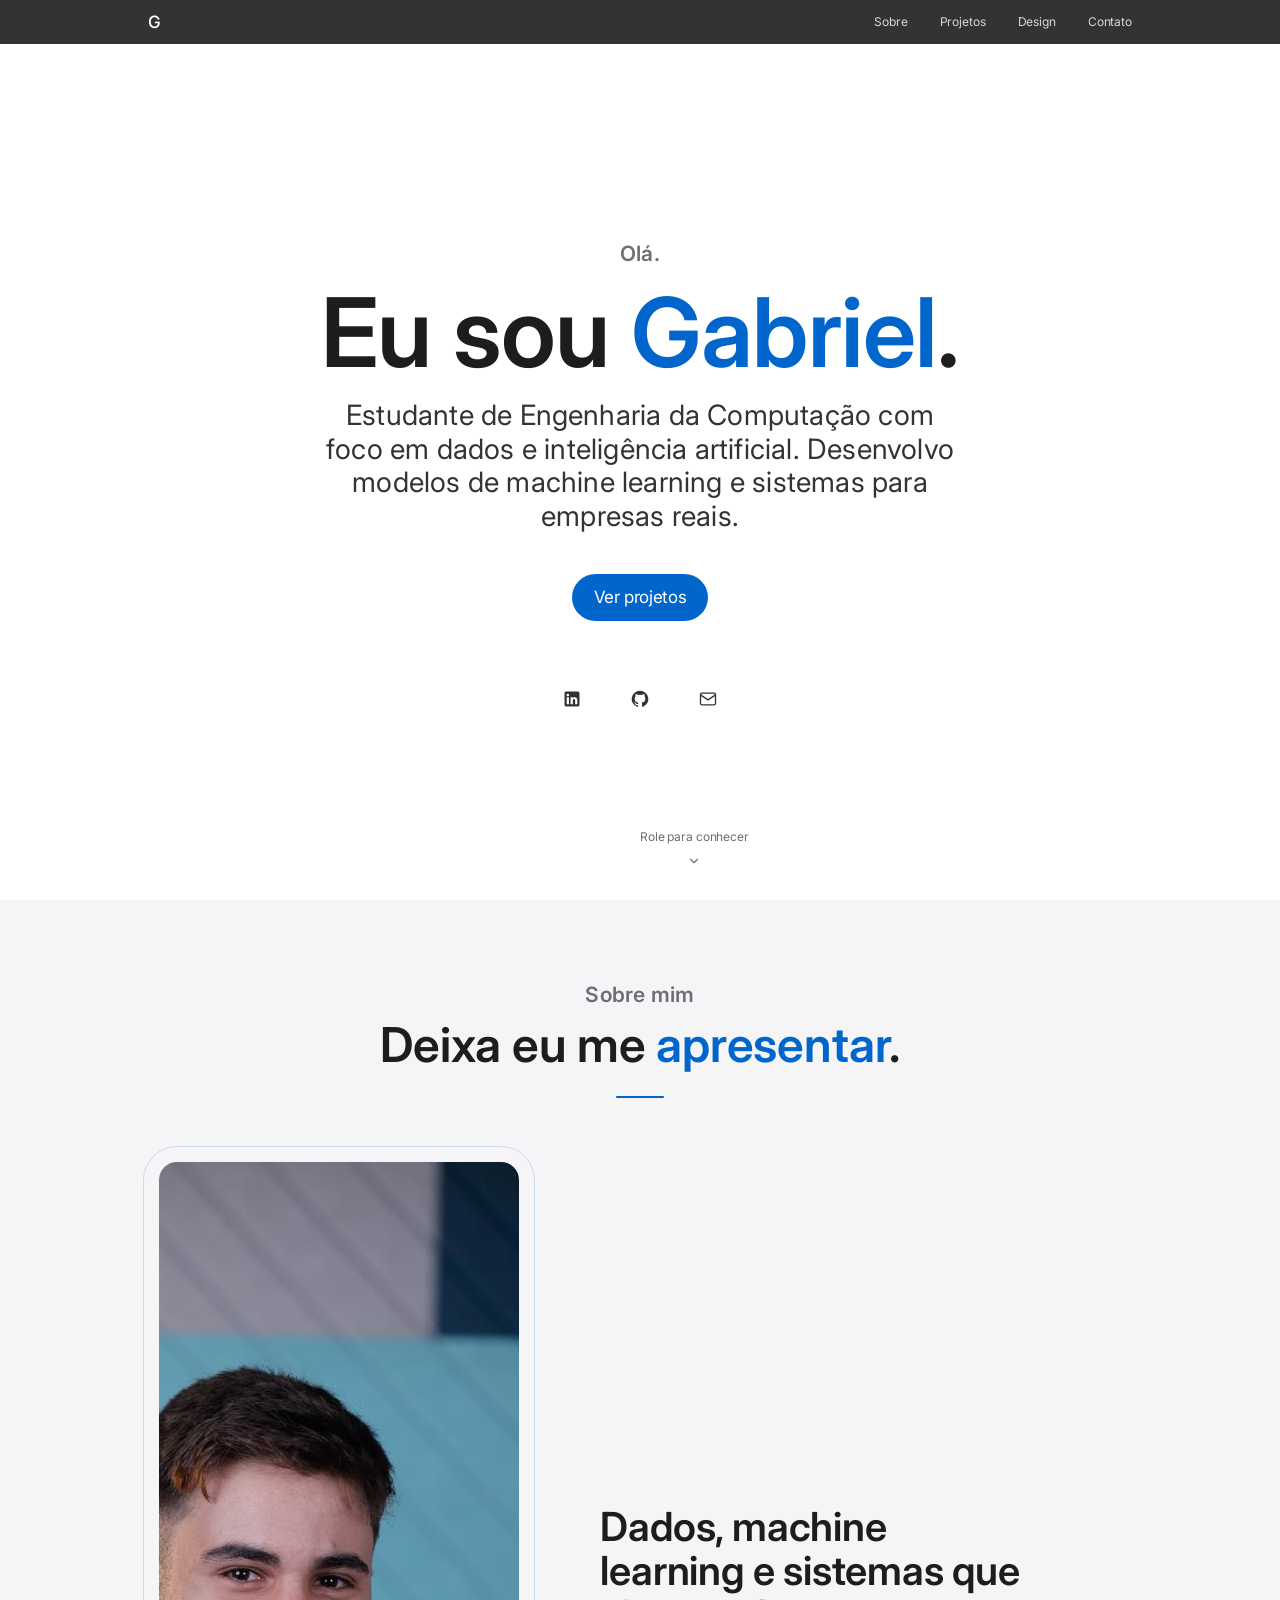
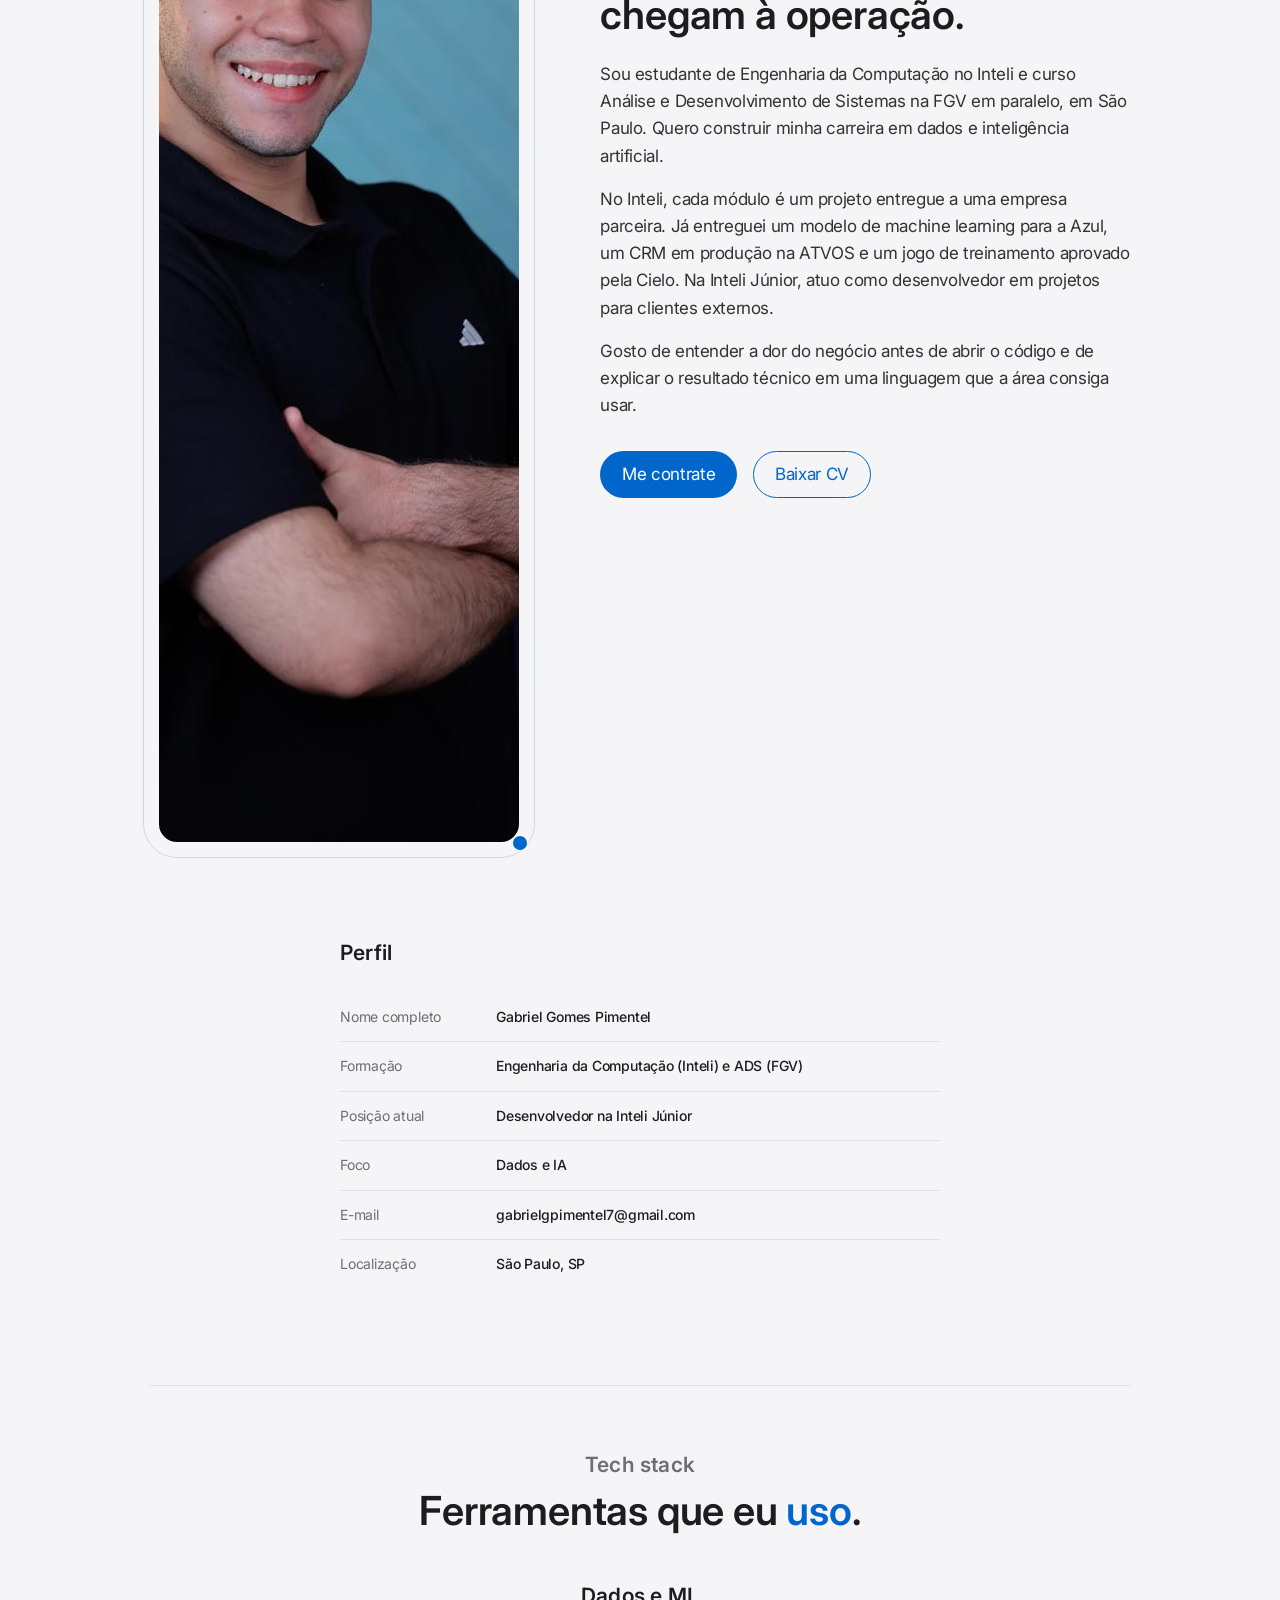
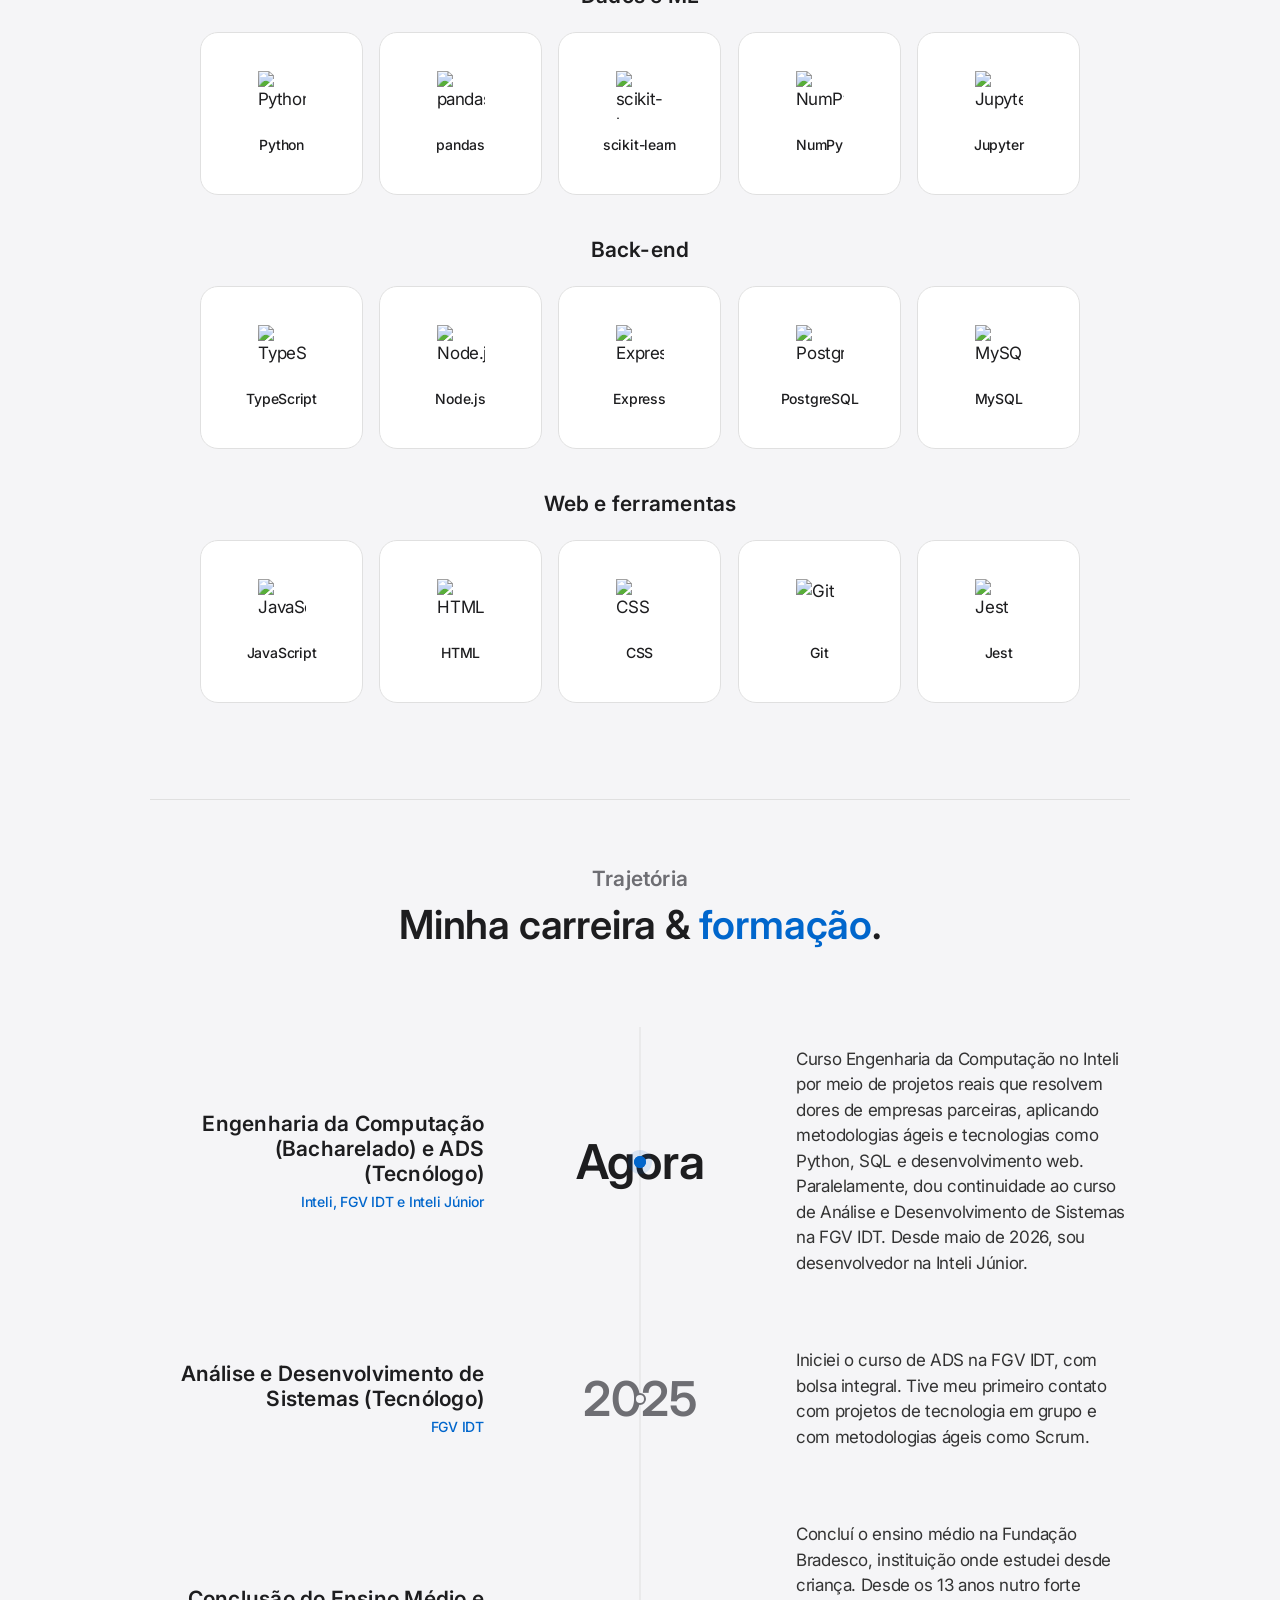
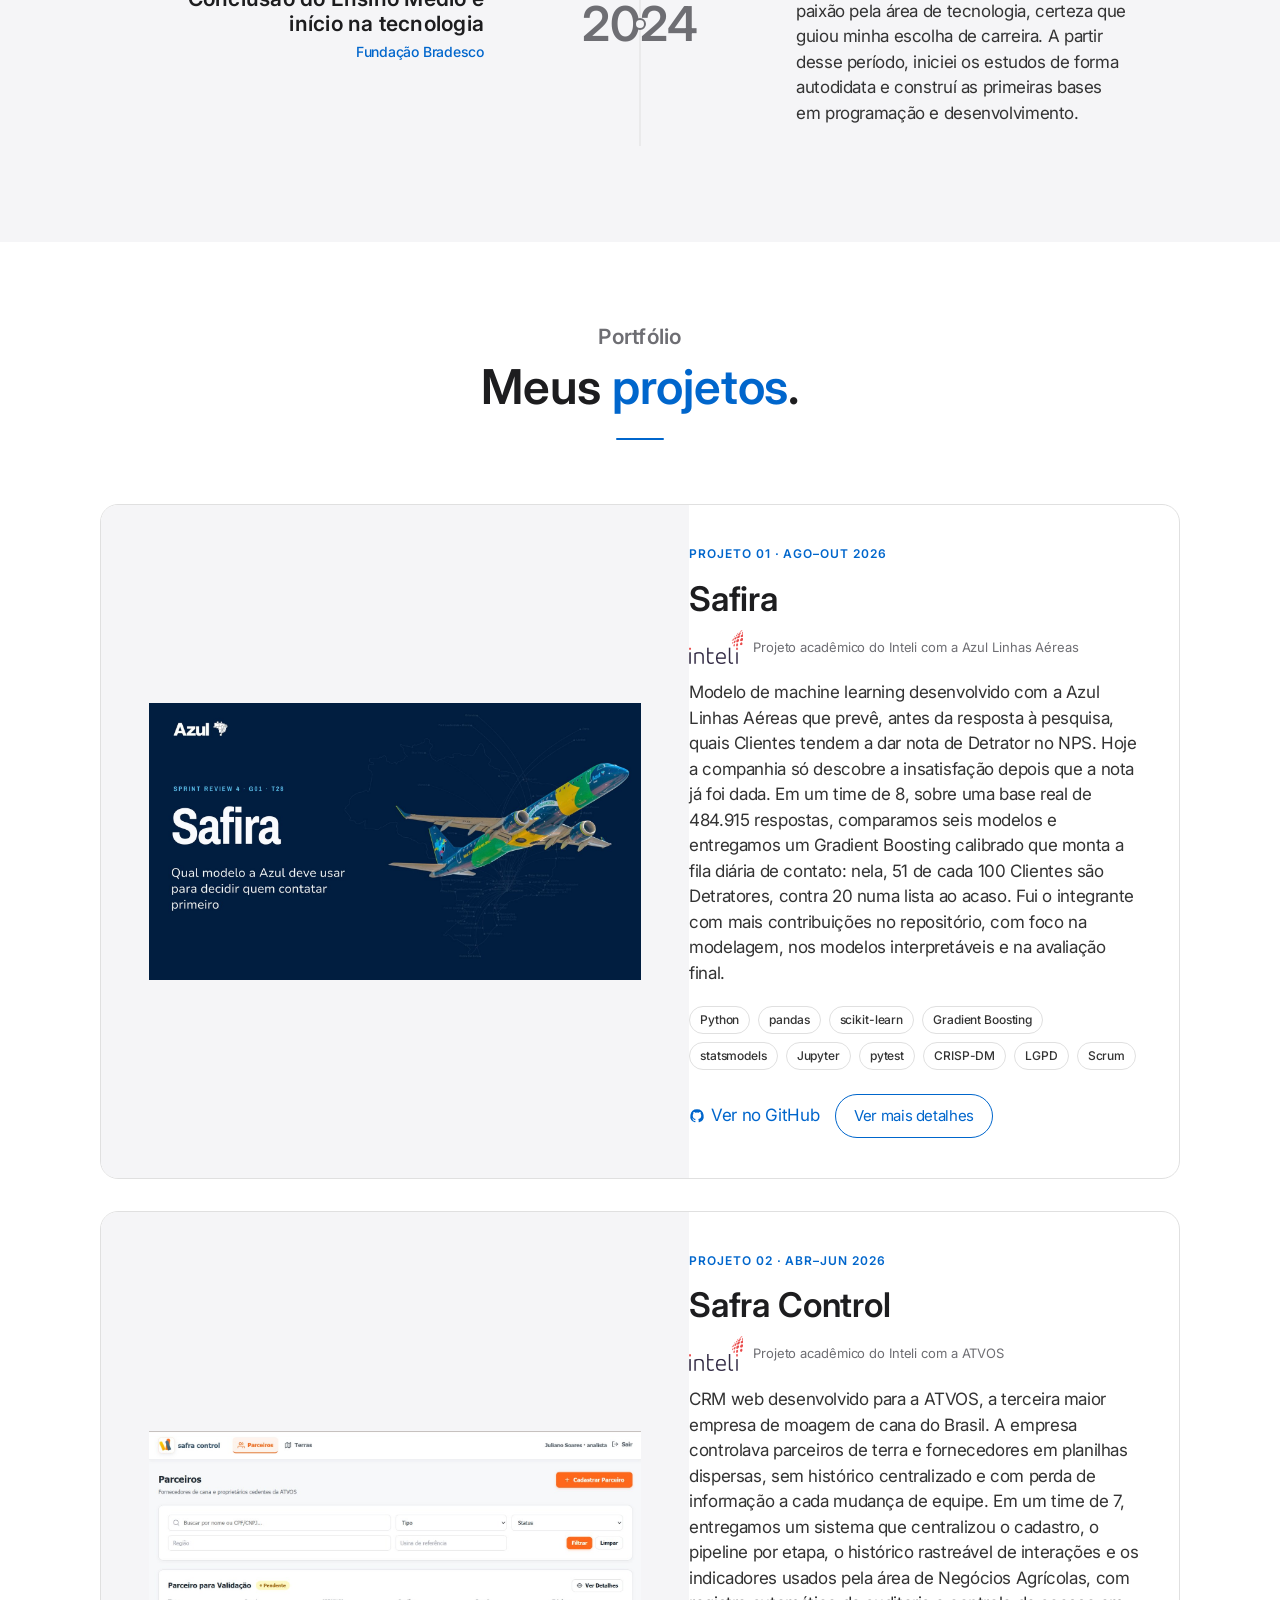
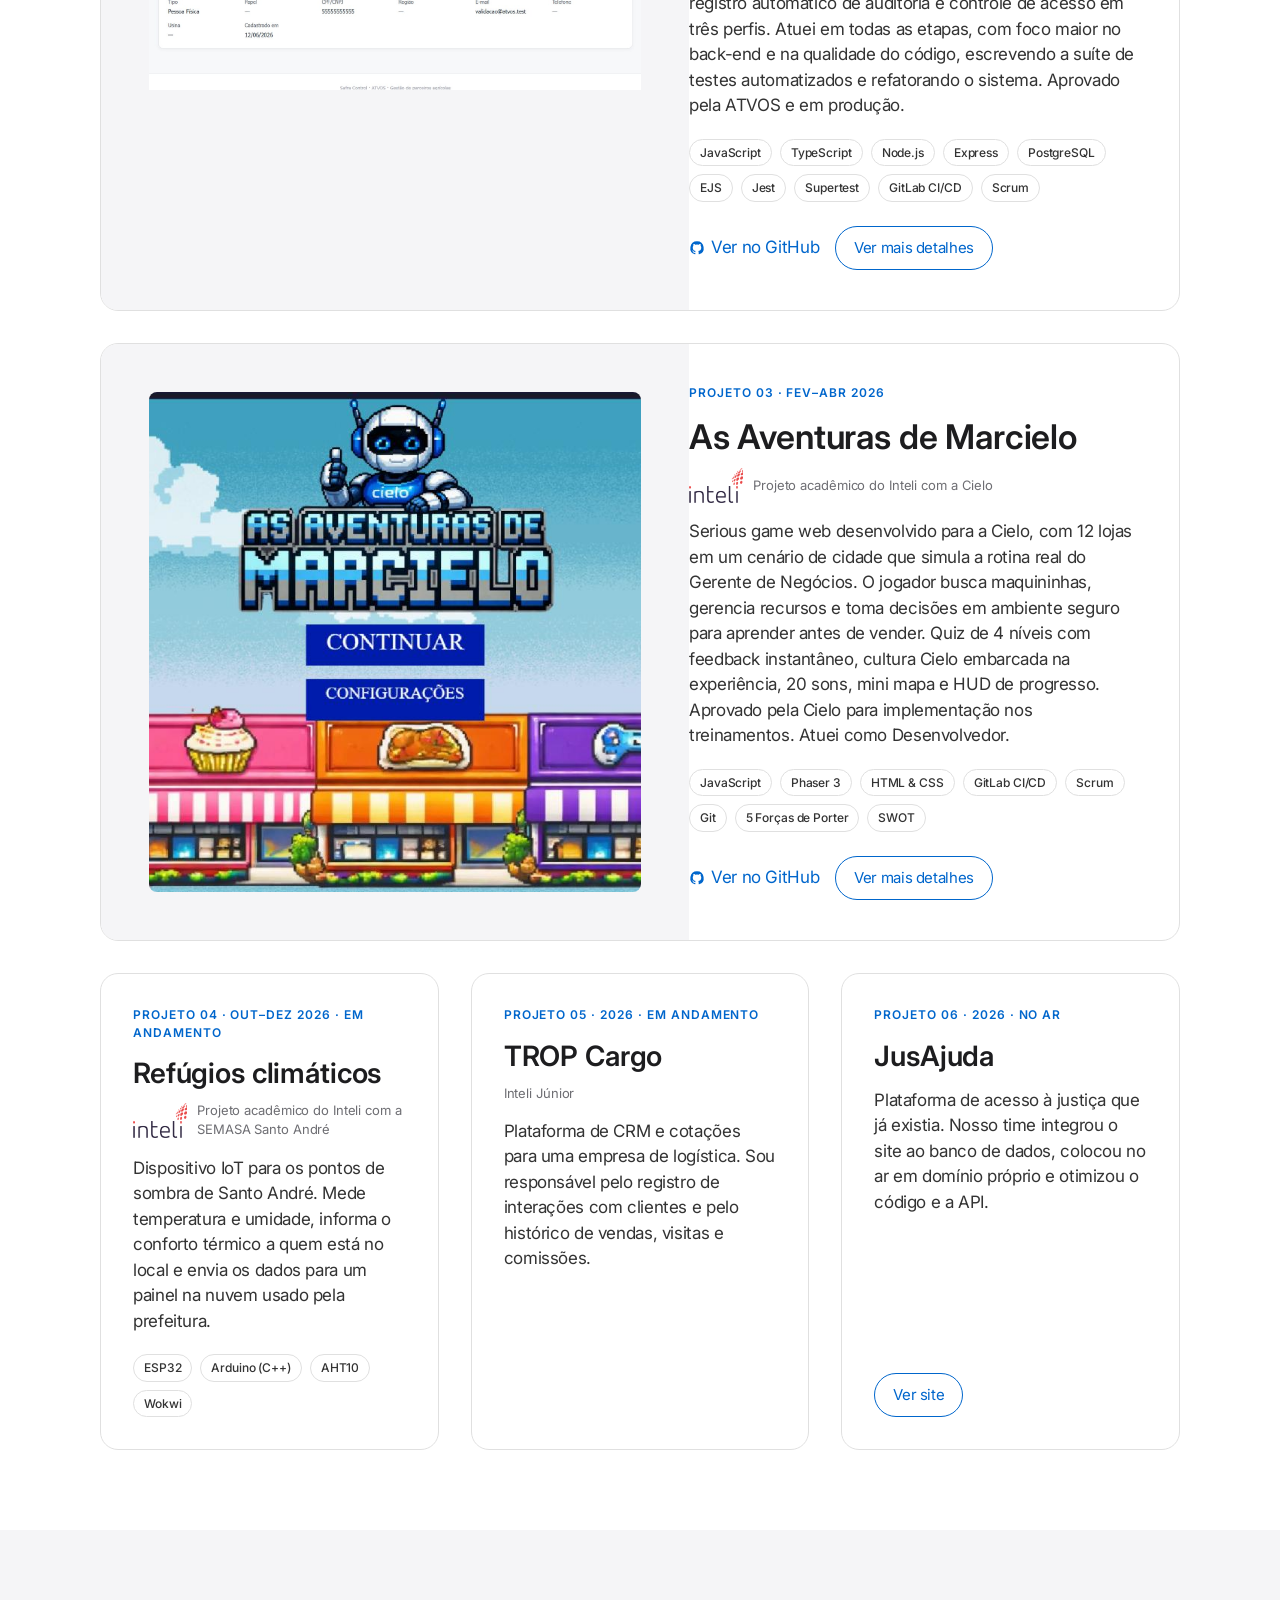
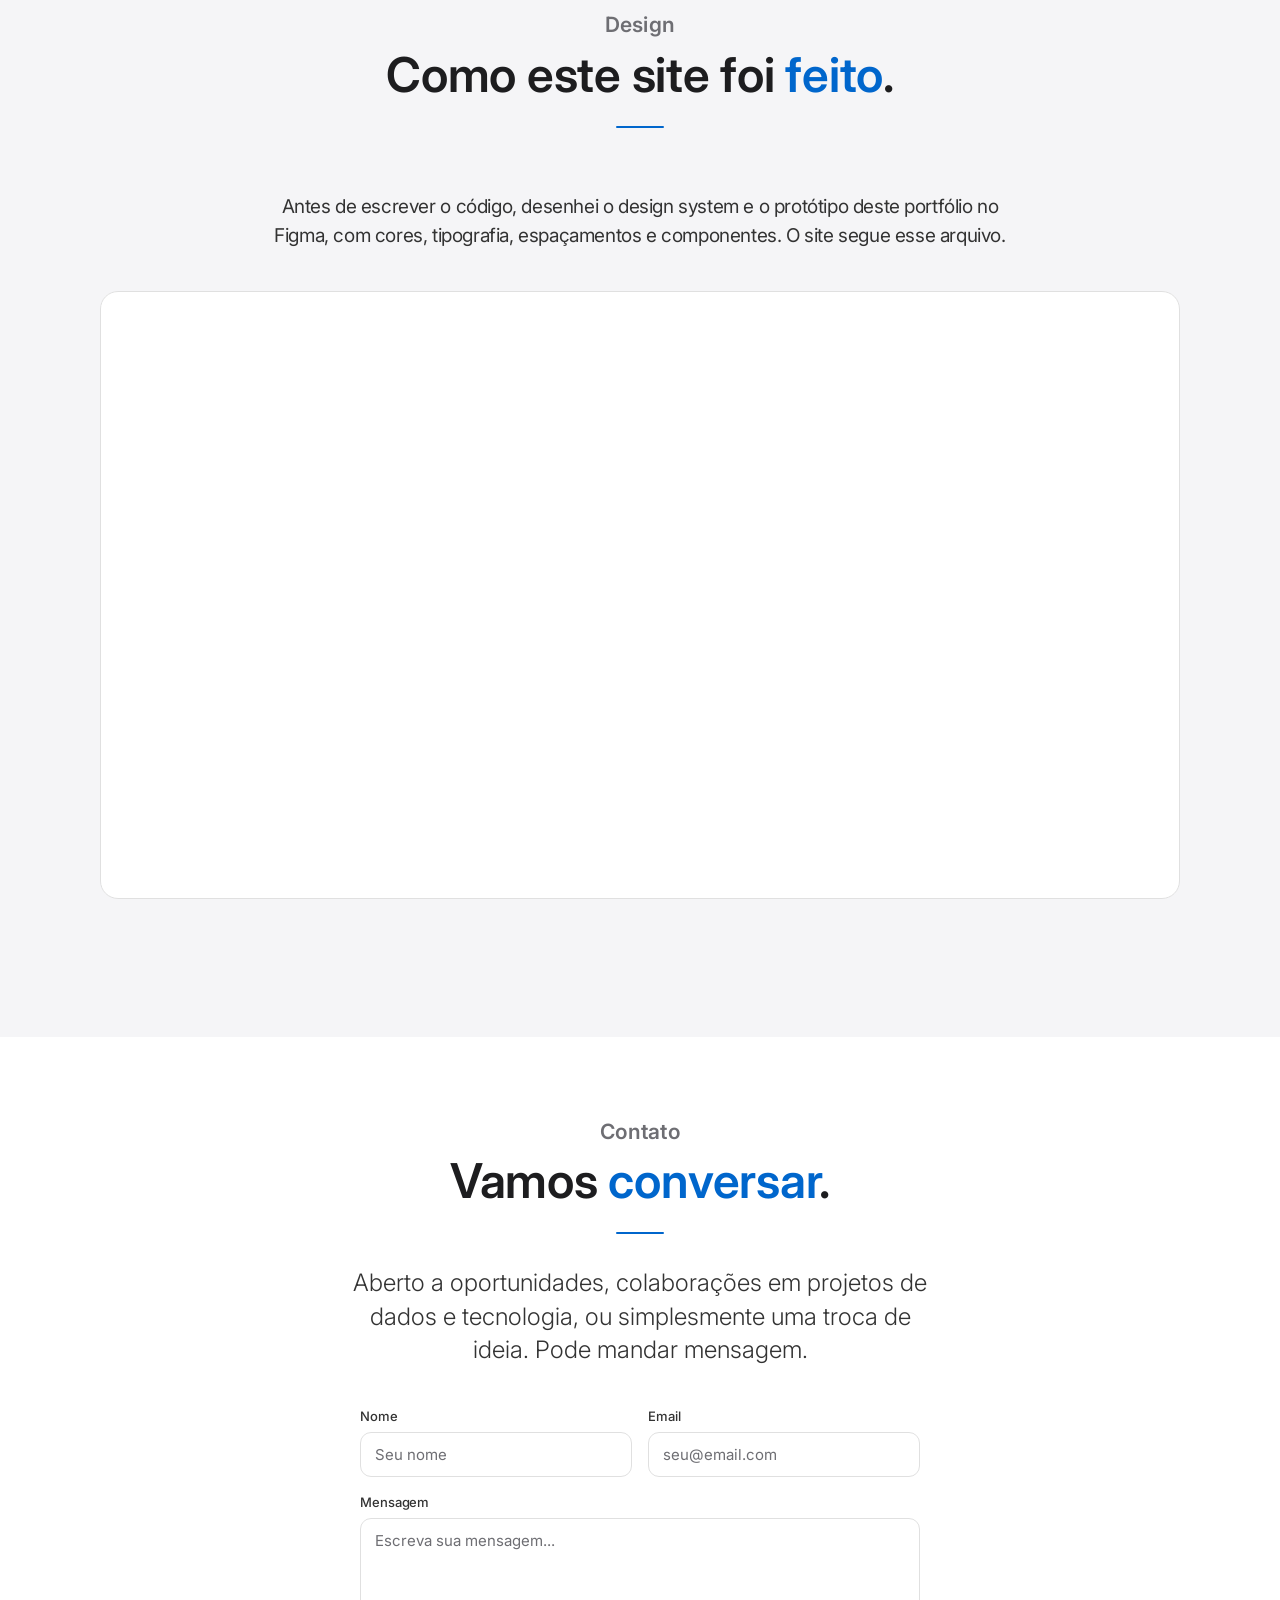
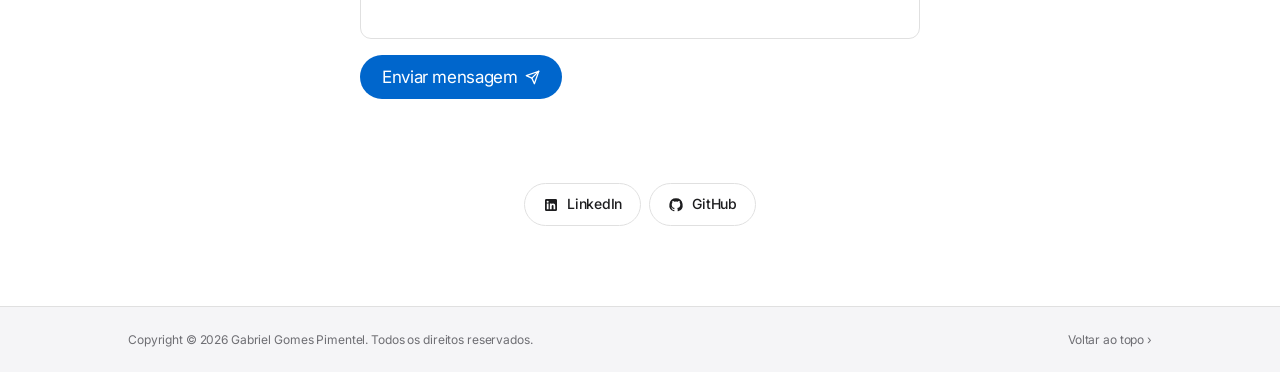
==== commit e61c0c68: "fix: melhora seo, acessibilidade e responsividade das paginas" ====
--- a/index.html
+++ b/index.html
@@ -4,6 +4,23 @@
   <meta charset="UTF-8" />
   <meta name="viewport" content="width=device-width, initial-scale=1.0" />
   <title>Gabriel Gomes Pimentel | Dados e IA</title>
+  <meta name="description" content="Portfólio de Gabriel Gomes Pimentel, estudante de Engenharia da Computação no Inteli com foco em dados e inteligência artificial. Projetos de machine learning e sistemas para empresas reais." />
+  <meta name="theme-color" content="#0066cc" />
+  <link rel="canonical" href="https://gabriel-gomes-pimentel.github.io/portifolio-desenvolvedor/" />
+  <link rel="icon" href="assets/favicon.svg" type="image/svg+xml" />
+
+  <meta property="og:type" content="website" />
+  <meta property="og:locale" content="pt_BR" />
+  <meta property="og:title" content="Gabriel Gomes Pimentel | Dados e IA" />
+  <meta property="og:description" content="Portfólio de Gabriel Gomes Pimentel, estudante de Engenharia da Computação no Inteli com foco em dados e inteligência artificial. Projetos de machine learning e sistemas para empresas reais." />
+  <meta property="og:url" content="https://gabriel-gomes-pimentel.github.io/portifolio-desenvolvedor/" />
+  <meta property="og:image" content="https://gabriel-gomes-pimentel.github.io/portifolio-desenvolvedor/assets/safira-capa.jpg" />
+  <meta property="og:image:width" content="1600" />
+  <meta property="og:image:height" content="900" />
+  <meta name="twitter:card" content="summary_large_image" />
+  <meta name="twitter:title" content="Gabriel Gomes Pimentel | Dados e IA" />
+  <meta name="twitter:description" content="Portfólio de Gabriel Gomes Pimentel, estudante de Engenharia da Computação no Inteli com foco em dados e inteligência artificial. Projetos de machine learning e sistemas para empresas reais." />
+  <meta name="twitter:image" content="https://gabriel-gomes-pimentel.github.io/portifolio-desenvolvedor/assets/safira-capa.jpg" />
 
   <link rel="preconnect" href="https://fonts.googleapis.com" />
   <link rel="preconnect" href="https://fonts.gstatic.com" crossorigin />
@@ -49,12 +66,12 @@
       <a href="#projects" class="btn-primary">Ver projetos</a>
     </div>
     <div class="hero-socials reveal delay-4">
-      <a href="https://www.linkedin.com/in/gabriel-gomes-pimentel/" target="_blank" rel="noopener" aria-label="LinkedIn">
+      <a href="https://www.linkedin.com/in/gabriel-gomes-pimentel/" target="_blank" rel="noopener noreferrer" aria-label="LinkedIn">
         <svg viewBox="0 0 24 24" fill="currentColor" aria-hidden="true">
           <path d="M19 3a2 2 0 0 1 2 2v14a2 2 0 0 1-2 2H5a2 2 0 0 1-2-2V5a2 2 0 0 1 2-2h14zM8.34 18.34V9.84H5.67v8.5h2.67zM7 8.67a1.55 1.55 0 1 0 0-3.1 1.55 1.55 0 0 0 0 3.1zm11.34 9.67v-4.92c0-2.4-1.28-3.52-2.99-3.52-1.38 0-2 .76-2.34 1.29V9.84h-2.67c.04.76 0 8.5 0 8.5h2.67v-4.75c0-.24.02-.48.09-.65.19-.48.63-.98 1.36-.98.96 0 1.34.73 1.34 1.79v4.59h2.54z"/>
         </svg>
       </a>
-      <a href="https://github.com/Gabriel-Gomes-Pimentel" target="_blank" rel="noopener" aria-label="GitHub">
+      <a href="https://github.com/Gabriel-Gomes-Pimentel" target="_blank" rel="noopener noreferrer" aria-label="GitHub">
         <svg viewBox="0 0 24 24" fill="currentColor" aria-hidden="true">
           <path d="M12 2a10 10 0 0 0-3.16 19.49c.5.09.68-.22.68-.48v-1.7c-2.78.6-3.37-1.34-3.37-1.34-.46-1.16-1.11-1.47-1.11-1.47-.91-.62.07-.61.07-.61 1 .07 1.53 1.03 1.53 1.03.89 1.53 2.34 1.09 2.91.83.09-.65.35-1.09.63-1.34-2.22-.25-4.55-1.11-4.55-4.95 0-1.09.39-1.99 1.03-2.69-.1-.25-.45-1.27.1-2.65 0 0 .84-.27 2.75 1.02a9.56 9.56 0 0 1 5 0c1.91-1.29 2.75-1.02 2.75-1.02.55 1.38.2 2.4.1 2.65.64.7 1.03 1.6 1.03 2.69 0 3.85-2.34 4.7-4.57 4.95.36.31.68.92.68 1.85v2.74c0 .27.18.58.69.48A10 10 0 0 0 12 2z"/>
         </svg>
@@ -86,14 +103,12 @@
         Deixa eu me <span class="accent">apresentar</span>.
       </h2>
 
-      <!-- Photo + Bio -->
       <div class="about-grid">
         <div class="about-photo-wrap reveal">
           <img
             src="assets/gabriel-perfil.jpeg"
-            alt="Gabriel Gomes Pimentel"
-            class="about-photo"
-          />
+            alt="Foto de Gabriel Gomes Pimentel"
+            class="about-photo" width="853" height="1280" loading="lazy" />
         </div>
 
         <div class="about-text reveal delay-1">
@@ -120,7 +135,6 @@
         </div>
       </div>
 
-      <!-- Profile -->
       <div class="about-info-grid">
         <div class="reveal">
           <h3 class="info-block-title">Perfil</h3>
@@ -291,7 +305,6 @@
               forma autodidata e construí as primeiras bases em programação e desenvolvimento.
             </div>
           </div>
-          <!-- Para adicionar mais itens: copie um bloco .timeline-item acima -->
 
         </div>
       </div>
@@ -312,24 +325,20 @@
 
       <div class="projects-grid">
 
-        <!-- PROJECT CARD
-             Para adicionar mais projetos: copie este bloco <article> inteiro
-             e cole logo abaixo dentro do .projects-grid. -->
         <article class="project-card reveal">
 
           <div class="project-image-wrap">
             <img
               src="assets/safira-capa.jpg"
               alt="Safira, modelo preditivo de detratores de NPS para a Azul Linhas Aéreas"
-              class="project-image project-image--illustration"
-            />
+              class="project-image project-image--illustration" width="1600" height="900" loading="lazy" />
           </div>
 
           <div class="project-info">
             <span class="project-number">Projeto 01 &middot; ago&ndash;out 2026</span>
             <h3 class="project-title">Safira</h3>
             <p class="project-credit">
-              <img src="assets/inteli.png" alt="Inteli, Instituto de Tecnologia e Liderança" />
+              <img src="assets/inteli.png" alt="Inteli, Instituto de Tecnologia e Liderança" width="360" height="231" loading="lazy" />
               <span>Projeto acadêmico do Inteli com a Azul Linhas Aéreas</span>
             </p>
             <p class="project-desc">
@@ -348,7 +357,7 @@
               <span class="project-tag">Scrum</span>
             </div>
             <div class="project-actions">
-              <a href="https://github.com/Gabriel-Gomes-Pimentel/safira-azul-nps" target="_blank" rel="noopener" class="text-link project-link project-github-link" aria-label="Ver repositório no GitHub">
+              <a href="https://github.com/Gabriel-Gomes-Pimentel/safira-azul-nps" target="_blank" rel="noopener noreferrer" class="text-link project-link project-github-link" aria-label="Ver repositório no GitHub">
                 <svg viewBox="0 0 24 24" fill="currentColor" aria-hidden="true" width="16" height="16">
                   <path d="M12 2a10 10 0 0 0-3.16 19.49c.5.09.68-.22.68-.48v-1.7c-2.78.6-3.37-1.34-3.37-1.34-.46-1.16-1.11-1.47-1.11-1.47-.91-.62.07-.61.07-.61 1 .07 1.53 1.03 1.53 1.03.89 1.53 2.34 1.09 2.91.83.09-.65.35-1.09.63-1.34-2.22-.25-4.55-1.11-4.55-4.95 0-1.09.39-1.99 1.03-2.69-.1-.25-.45-1.27.1-2.65 0 0 .84-.27 2.75 1.02a9.56 9.56 0 0 1 5 0c1.91-1.29 2.75-1.02 2.75-1.02.55 1.38.2 2.4.1 2.65.64.7 1.03 1.6 1.03 2.69 0 3.85-2.34 4.7-4.57 4.95.36.31.68.92.68 1.85v2.74c0 .27.18.58.69.48A10 10 0 0 0 12 2z"/>
                 </svg>
@@ -359,24 +368,21 @@
           </div>
 
         </article>
-        <!-- /PROJECT CARD -->
-
-        <!-- PROJECT CARD -->
+
         <article class="project-card reveal">
 
           <div class="project-image-wrap">
             <img
               src="assets/sc-parceiros.jpg"
               alt="Safra Control, tela de parceiros do CRM entregue para a ATVOS"
-              class="project-image project-image--illustration"
-            />
+              class="project-image project-image--illustration" width="1400" height="737" loading="lazy" />
           </div>
 
           <div class="project-info">
             <span class="project-number">Projeto 02 &middot; abr&ndash;jun 2026</span>
             <h3 class="project-title">Safra Control</h3>
             <p class="project-credit">
-              <img src="assets/inteli.png" alt="Inteli, Instituto de Tecnologia e Liderança" />
+              <img src="assets/inteli.png" alt="Inteli, Instituto de Tecnologia e Liderança" width="360" height="231" loading="lazy" />
               <span>Projeto acadêmico do Inteli com a ATVOS</span>
             </p>
             <p class="project-desc">
@@ -395,7 +401,7 @@
               <span class="project-tag">Scrum</span>
             </div>
             <div class="project-actions">
-              <a href="https://github.com/Gabriel-Gomes-Pimentel/safra-control" target="_blank" rel="noopener" class="text-link project-link project-github-link" aria-label="Ver repositório no GitHub">
+              <a href="https://github.com/Gabriel-Gomes-Pimentel/safra-control" target="_blank" rel="noopener noreferrer" class="text-link project-link project-github-link" aria-label="Ver repositório no GitHub">
                 <svg viewBox="0 0 24 24" fill="currentColor" aria-hidden="true" width="16" height="16">
                   <path d="M12 2a10 10 0 0 0-3.16 19.49c.5.09.68-.22.68-.48v-1.7c-2.78.6-3.37-1.34-3.37-1.34-.46-1.16-1.11-1.47-1.11-1.47-.91-.62.07-.61.07-.61 1 .07 1.53 1.03 1.53 1.03.89 1.53 2.34 1.09 2.91.83.09-.65.35-1.09.63-1.34-2.22-.25-4.55-1.11-4.55-4.95 0-1.09.39-1.99 1.03-2.69-.1-.25-.45-1.27.1-2.65 0 0 .84-.27 2.75 1.02a9.56 9.56 0 0 1 5 0c1.91-1.29 2.75-1.02 2.75-1.02.55 1.38.2 2.4.1 2.65.64.7 1.03 1.6 1.03 2.69 0 3.85-2.34 4.7-4.57 4.95.36.31.68.92.68 1.85v2.74c0 .27.18.58.69.48A10 10 0 0 0 12 2z"/>
                 </svg>
@@ -406,24 +412,21 @@
           </div>
 
         </article>
-        <!-- /PROJECT CARD -->
-
-        <!-- PROJECT CARD -->
+
         <article class="project-card reveal">
 
           <div class="project-image-wrap">
             <img
               src="assets/jogo-cielo.jpg"
-              alt="As Aventuras de Marcielo — Serious Game Cielo"
-              class="project-image"
-            />
+              alt="Tela inicial de As Aventuras de Marcielo, serious game feito para a Cielo"
+              class="project-image" width="1280" height="665" loading="lazy" />
           </div>
 
           <div class="project-info">
             <span class="project-number">Projeto 03 &middot; fev&ndash;abr 2026</span>
             <h3 class="project-title">As Aventuras de Marcielo</h3>
             <p class="project-credit">
-              <img src="assets/inteli.png" alt="Inteli, Instituto de Tecnologia e Liderança" />
+              <img src="assets/inteli.png" alt="Inteli, Instituto de Tecnologia e Liderança" width="360" height="231" loading="lazy" />
               <span>Projeto acadêmico do Inteli com a Cielo</span>
             </p>
             <p class="project-desc">
@@ -440,7 +443,7 @@
               <span class="project-tag">SWOT</span>
             </div>
             <div class="project-actions">
-              <a href="https://github.com/Gabriel-Gomes-Pimentel/projeto-cielo" target="_blank" rel="noopener" class="text-link project-link project-github-link" aria-label="Ver repositório no GitHub">
+              <a href="https://github.com/Gabriel-Gomes-Pimentel/projeto-cielo" target="_blank" rel="noopener noreferrer" class="text-link project-link project-github-link" aria-label="Ver repositório no GitHub">
                 <svg viewBox="0 0 24 24" fill="currentColor" aria-hidden="true" width="16" height="16">
                   <path d="M12 2a10 10 0 0 0-3.16 19.49c.5.09.68-.22.68-.48v-1.7c-2.78.6-3.37-1.34-3.37-1.34-.46-1.16-1.11-1.47-1.11-1.47-.91-.62.07-.61.07-.61 1 .07 1.53 1.03 1.53 1.03.89 1.53 2.34 1.09 2.91.83.09-.65.35-1.09.63-1.34-2.22-.25-4.55-1.11-4.55-4.95 0-1.09.39-1.99 1.03-2.69-.1-.25-.45-1.27.1-2.65 0 0 .84-.27 2.75 1.02a9.56 9.56 0 0 1 5 0c1.91-1.29 2.75-1.02 2.75-1.02.55 1.38.2 2.4.1 2.65.64.7 1.03 1.6 1.03 2.69 0 3.85-2.34 4.7-4.57 4.95.36.31.68.92.68 1.85v2.74c0 .27.18.58.69.48A10 10 0 0 0 12 2z"/>
                 </svg>
@@ -451,7 +454,6 @@
           </div>
 
         </article>
-        <!-- /PROJECT CARD -->
 
       </div>
 
@@ -579,13 +581,13 @@
       </form>
 
       <div class="contact-socials reveal delay-4">
-        <a href="https://www.linkedin.com/in/gabriel-gomes-pimentel/" target="_blank" rel="noopener" aria-label="LinkedIn">
+        <a href="https://www.linkedin.com/in/gabriel-gomes-pimentel/" target="_blank" rel="noopener noreferrer" aria-label="LinkedIn">
           <svg viewBox="0 0 24 24" fill="currentColor" aria-hidden="true">
             <path d="M19 3a2 2 0 0 1 2 2v14a2 2 0 0 1-2 2H5a2 2 0 0 1-2-2V5a2 2 0 0 1 2-2h14zM8.34 18.34V9.84H5.67v8.5h2.67zM7 8.67a1.55 1.55 0 1 0 0-3.1 1.55 1.55 0 0 0 0 3.1zm11.34 9.67v-4.92c0-2.4-1.28-3.52-2.99-3.52-1.38 0-2 .76-2.34 1.29V9.84h-2.67c.04.76 0 8.5 0 8.5h2.67v-4.75c0-.24.02-.48.09-.65.19-.48.63-.98 1.36-.98.96 0 1.34.73 1.34 1.79v4.59h2.54z"/>
           </svg>
           LinkedIn
         </a>
-        <a href="https://github.com/Gabriel-Gomes-Pimentel" target="_blank" rel="noopener" aria-label="GitHub">
+        <a href="https://github.com/Gabriel-Gomes-Pimentel" target="_blank" rel="noopener noreferrer" aria-label="GitHub">
           <svg viewBox="0 0 24 24" fill="currentColor" aria-hidden="true">
             <path d="M12 2a10 10 0 0 0-3.16 19.49c.5.09.68-.22.68-.48v-1.7c-2.78.6-3.37-1.34-3.37-1.34-.46-1.16-1.11-1.47-1.11-1.47-.91-.62.07-.61.07-.61 1 .07 1.53 1.03 1.53 1.03.89 1.53 2.34 1.09 2.91.83.09-.65.35-1.09.63-1.34-2.22-.25-4.55-1.11-4.55-4.95 0-1.09.39-1.99 1.03-2.69-.1-.25-.45-1.27.1-2.65 0 0 .84-.27 2.75 1.02a9.56 9.56 0 0 1 5 0c1.91-1.29 2.75-1.02 2.75-1.02.55 1.38.2 2.4.1 2.65.64.7 1.03 1.6 1.03 2.69 0 3.85-2.34 4.7-4.57 4.95.36.31.68.92.68 1.85v2.74c0 .27.18.58.69.48A10 10 0 0 0 12 2z"/>
           </svg>
--- a/css/style.css
+++ b/css/style.css
@@ -9,7 +9,7 @@
   --color-body:             #1d1d1f;
   --color-body-on-dark:     #ffffff;
   --color-ink-muted-80:     #333333;
-  --color-ink-muted-48:     #7a7a7a;
+  --color-ink-muted-48:     #6e6e73;
 
   /* Surface */
   --color-canvas:           #ffffff;
@@ -341,8 +341,8 @@
 }
 @media (max-width: 760px) {
   .timeline-item--now .timeline-year::before {
-    left: 0;
-    top: 8px;
+    left: 14px;
+    top: 2px;
     transform: none;
   }
   @keyframes dot-pulse {
@@ -1099,15 +1099,16 @@
   }
   .timeline-year {
     grid-area: year;
-    font-size: 14px;
+    font-size: 12px;
     text-align: left;
     color: var(--color-ink);
     font-weight: 600;
-    padding-top: 2px;
+    padding-top: 24px;
+    background: var(--color-canvas-parchment);
   }
   .timeline-year::after {
-    left: 0;
-    top: 8px;
+    left: 14px;
+    top: 2px;
     transform: none;
   }
   .timeline-role {
@@ -1740,3 +1741,10 @@
 }
 .detail-head .project-credit img { width: 70px; }
 .detail-head .project-credit span { font-size: 15px; }
+
+/* Foco visível para navegação por teclado */
+:focus-visible {
+  outline: 2px solid var(--color-primary-focus);
+  outline-offset: 3px;
+}
+.global-nav :focus-visible { outline-color: var(--color-primary-on-dark); }
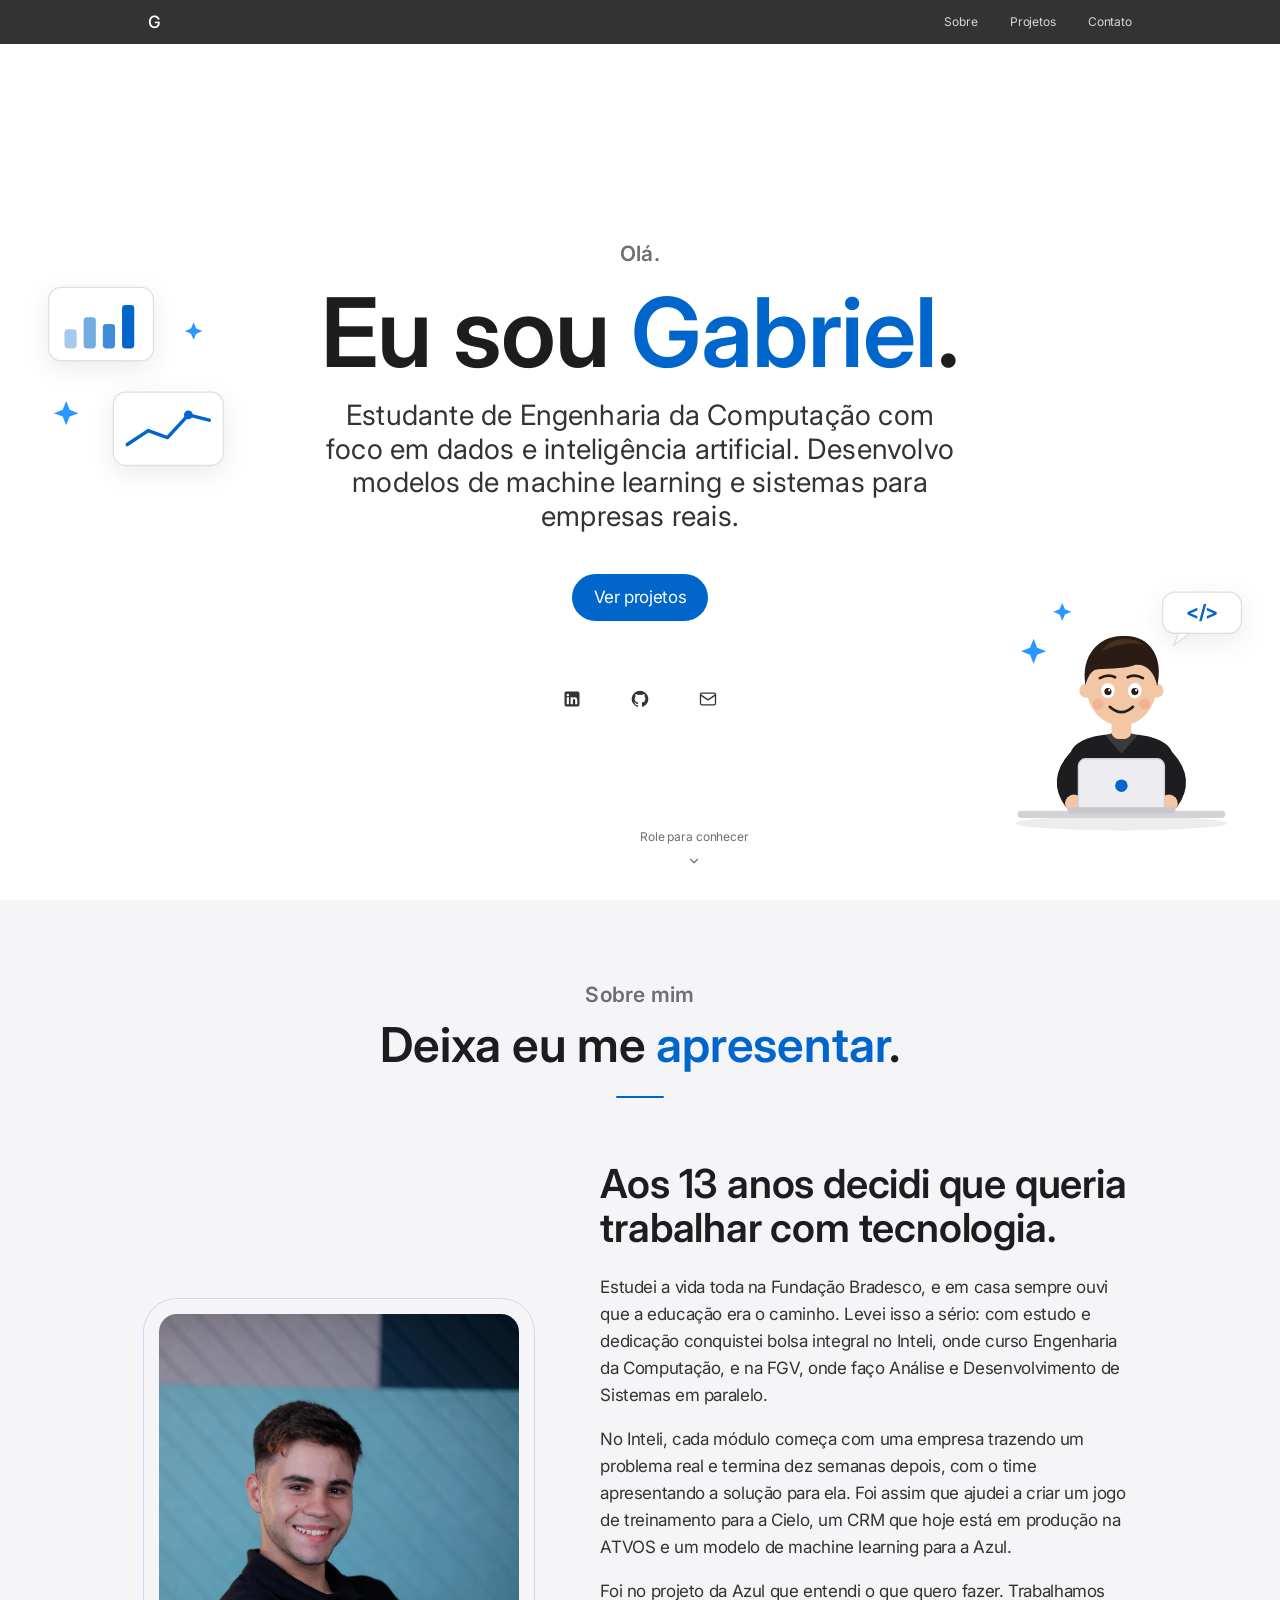
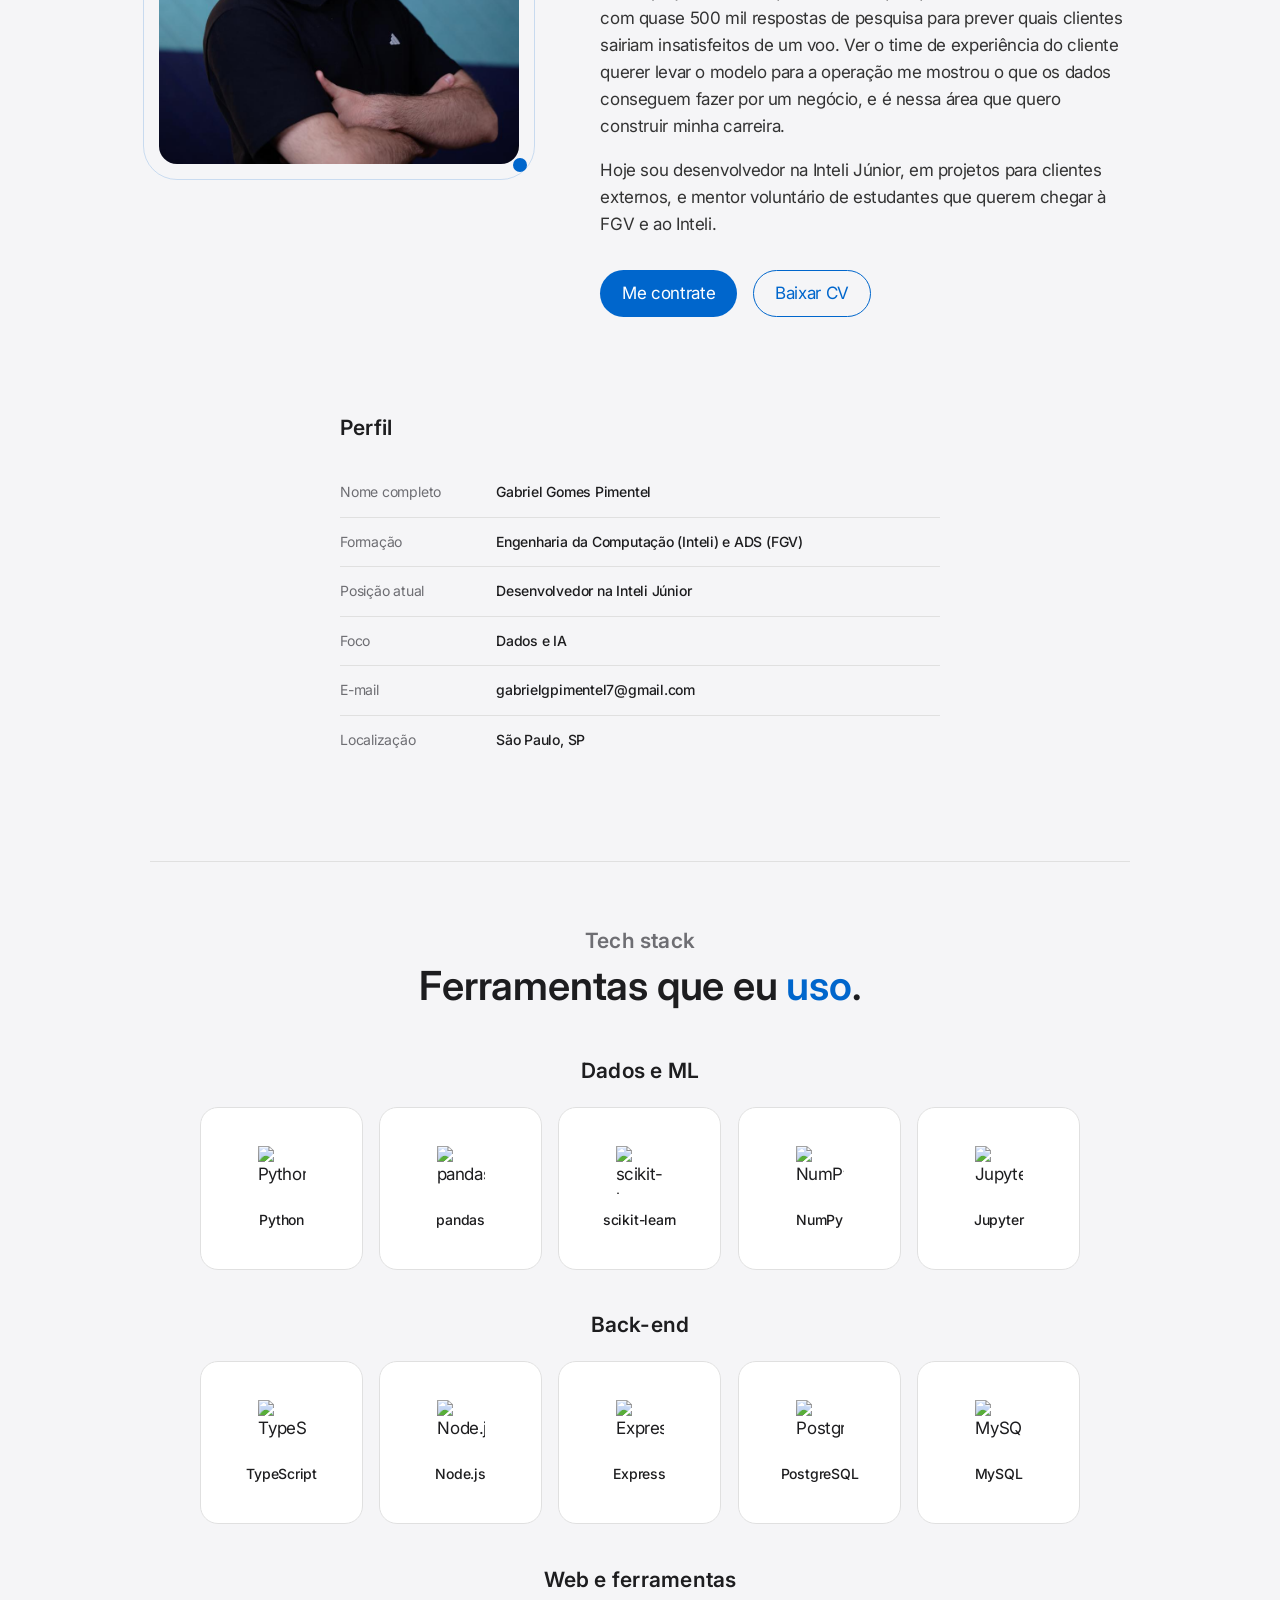
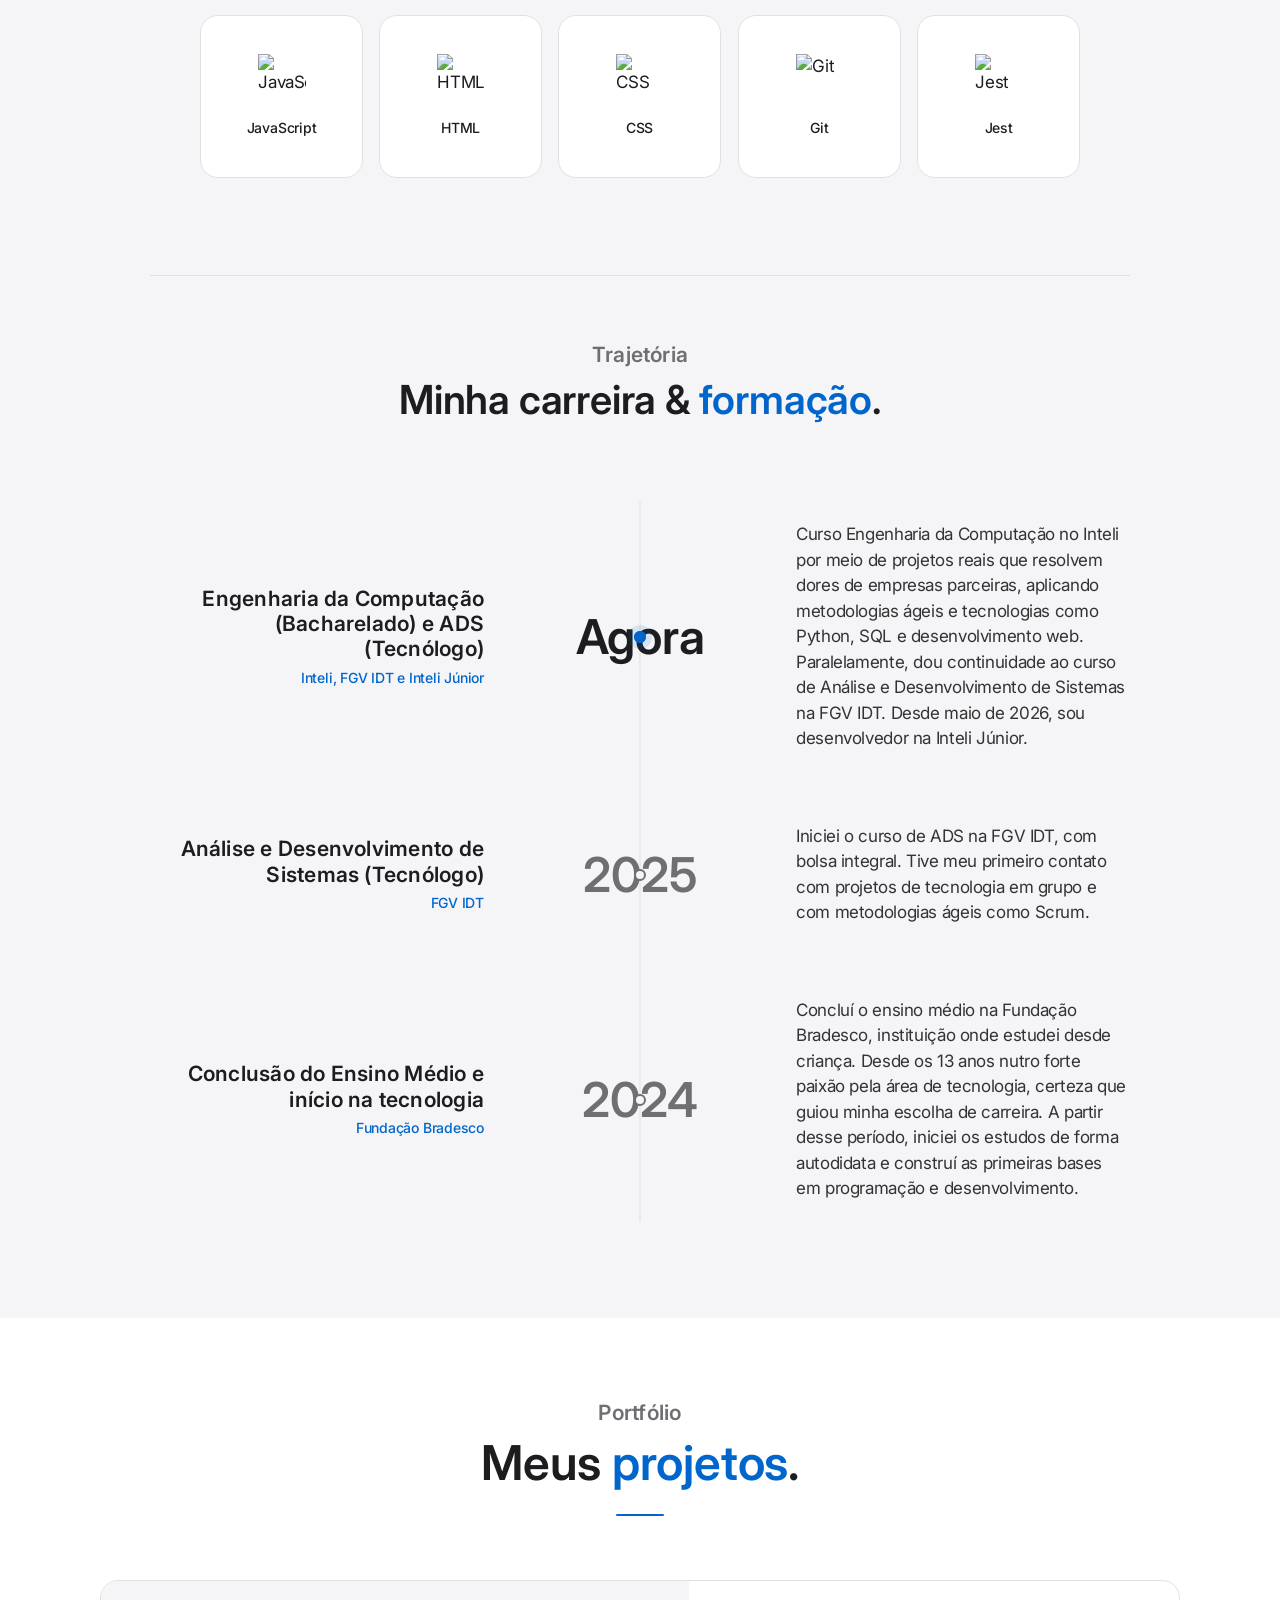
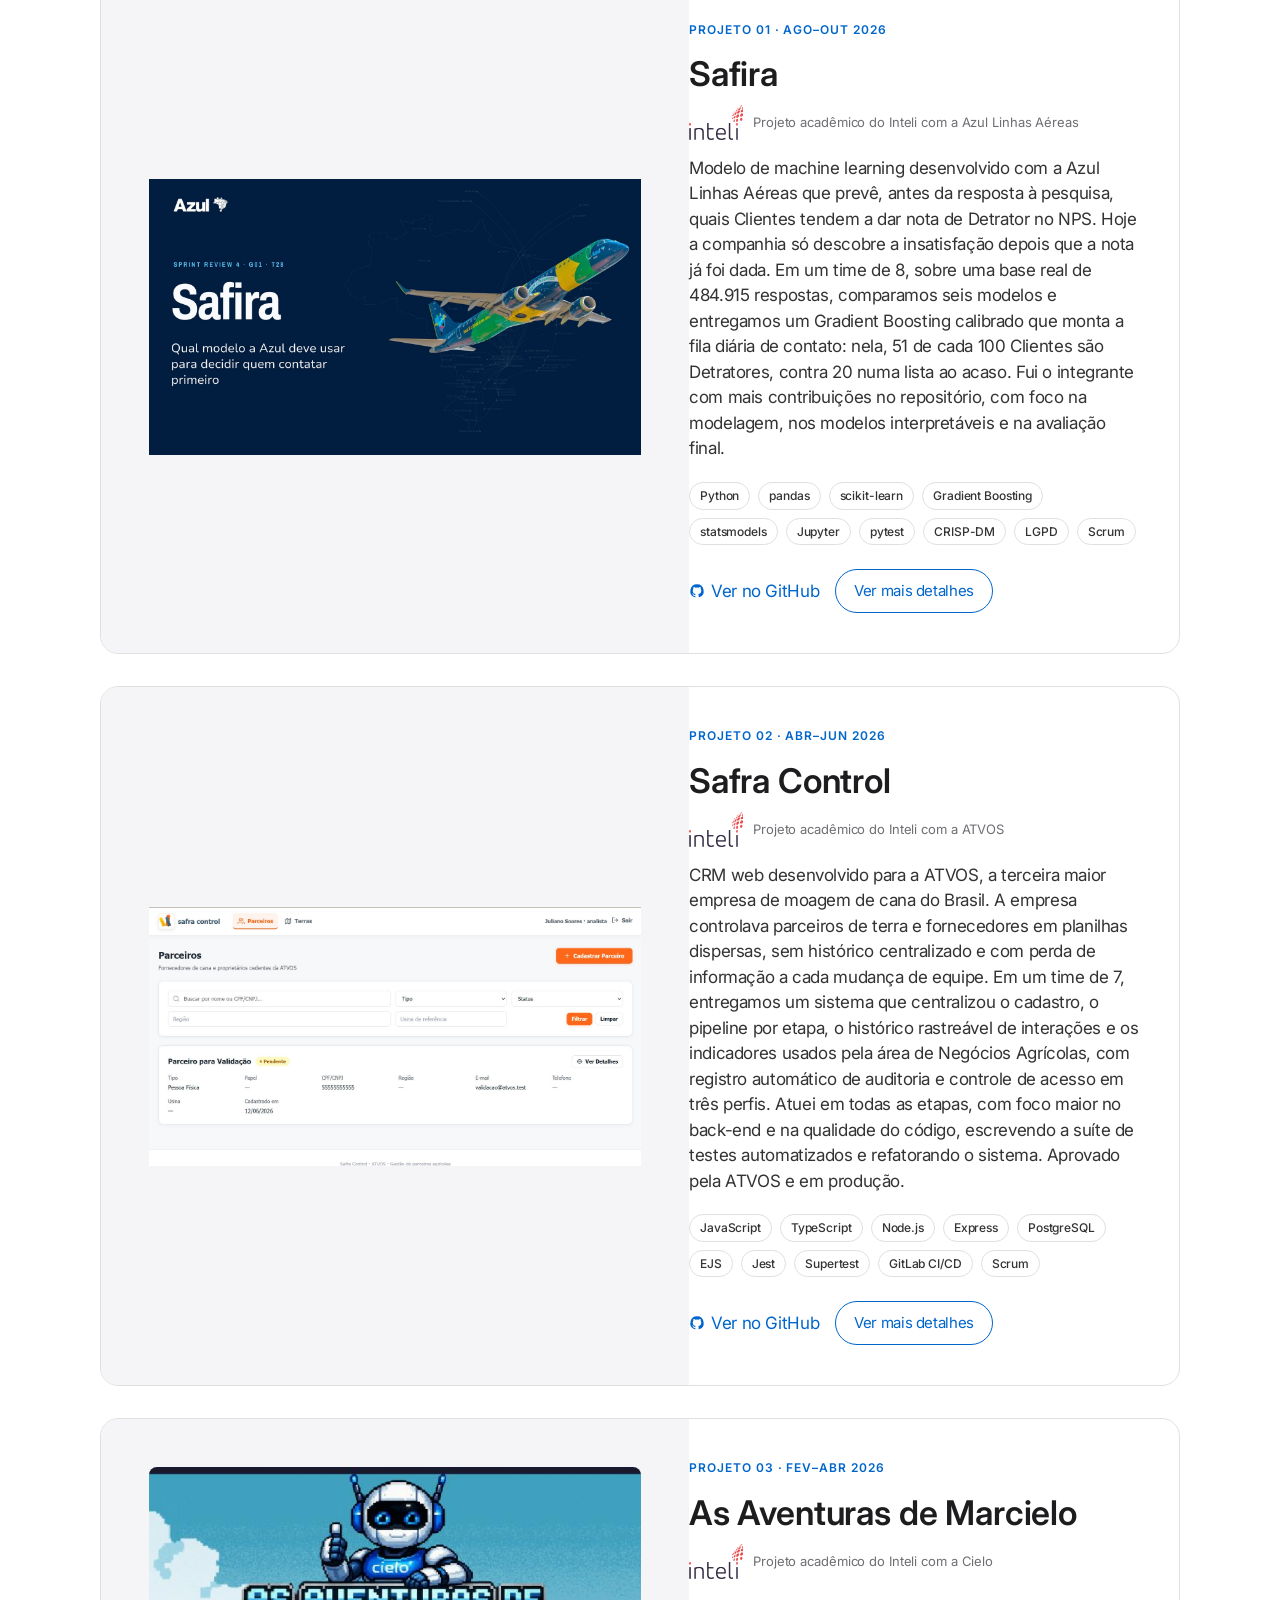
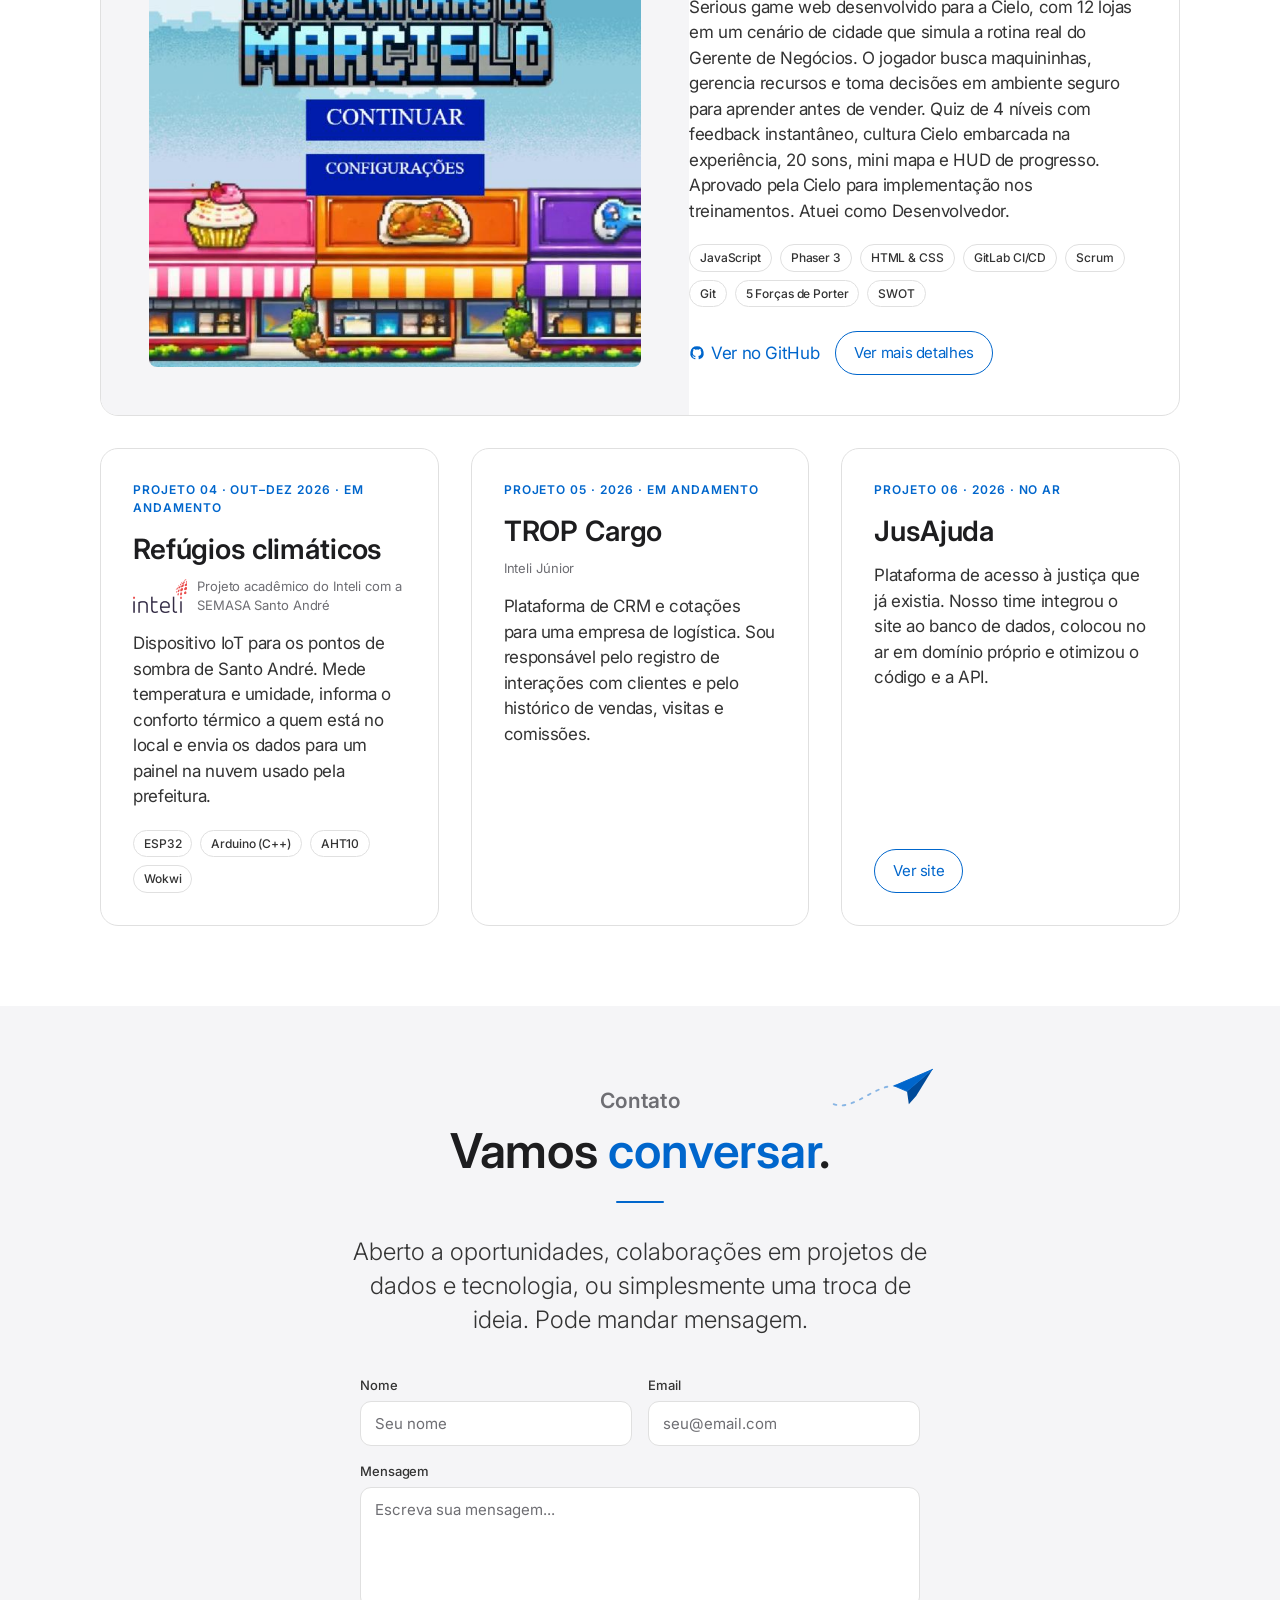
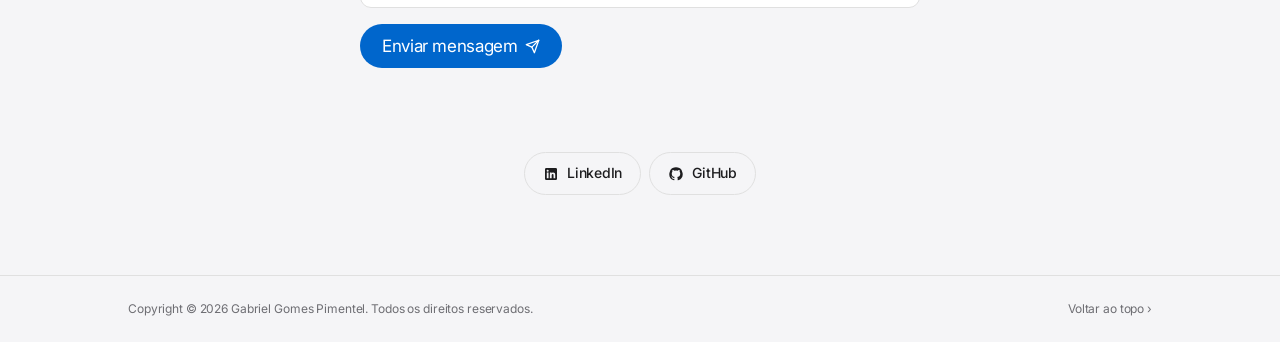
==== commit 53b4d07c: "feat: corrige foto distorcida, remove secao de design, reescreve sobre e adiciona animacoes" ====
--- a/index.html
+++ b/index.html
@@ -30,6 +30,8 @@
 
 <body>
 
+  <div class="scroll-progress" aria-hidden="true"></div>
+
   <!-- ============================================================
        GLOBAL NAV
   ============================================================ -->
@@ -39,7 +41,6 @@
       <ul class="global-nav__links">
         <li><a href="#about">Sobre</a></li>
         <li><a href="#projects">Projetos</a></li>
-        <li><a href="#design">Design</a></li>
         <li><a href="#contact">Contato</a></li>
       </ul>
       <button class="global-nav__toggle" aria-label="Abrir menu" aria-expanded="false">
@@ -84,6 +85,83 @@
       </a>
     </div>
 
+    <!-- Cena do hero: personagem original em 2D e cartões de dados flutuando (decorativo) -->
+    <div class="hero-scene hero-scene--cards" aria-hidden="true">
+      <svg viewBox="0 0 220 260" class="float-cards">
+        <g class="fcard fcard--a">
+          <rect x="10" y="20" width="120" height="84" rx="14" class="fcard-bg"/>
+          <rect x="28" y="68" width="14" height="22" rx="4" class="fc-bar b1"/>
+          <rect x="50" y="54" width="14" height="36" rx="4" class="fc-bar b2"/>
+          <rect x="72" y="62" width="14" height="28" rx="4" class="fc-bar b3"/>
+          <rect x="94" y="40" width="14" height="50" rx="4" class="fc-bar b4"/>
+        </g>
+        <g class="fcard fcard--b">
+          <rect x="84" y="140" width="126" height="84" rx="14" class="fcard-bg"/>
+          <polyline points="100,200 124,184 146,192 170,166 194,172" class="fc-line"/>
+          <circle cx="170" cy="166" r="5" class="fc-dot"/>
+        </g>
+        <path class="spark s1" d="M30 150l4 10 10 4-10 4-4 10-4-10-10-4 10-4z"/>
+        <path class="spark s2" d="M176 60l3 7 7 3-7 3-3 7-3-7-7-3 7-3z"/>
+      </svg>
+    </div>
+
+    <div class="hero-scene hero-scene--buddy" aria-hidden="true">
+      <svg viewBox="0 0 300 290" class="buddy">
+        <ellipse cx="150" cy="276" rx="118" ry="8" class="bd-shadow"/>
+        <g class="bd-bubble">
+          <rect x="196" y="18" width="88" height="46" rx="14" class="fcard-bg"/>
+          <path d="M214 64l-6 14 18-14z" class="fcard-bg bd-tail"/>
+          <text x="240" y="48" text-anchor="middle" class="bd-code">&lt;/&gt;</text>
+        </g>
+        <path class="spark s3" d="M52 70l4 10 10 4-10 4-4 10-4-10-10-4 10-4z"/>
+        <path class="spark s4" d="M84 30l3 7 7 3-7 3-3 7-3-7-7-3 7-3z"/>
+
+        <g class="bd-body">
+          <path d="M92 204c0-18 22-28 58-28s58 10 58 28v62H92z" class="bd-shirt"/>
+          <path d="M132 178l18 20 18-20-18-6z" class="bd-collar"/>
+          <rect x="139" y="158" width="22" height="24" rx="8" class="bd-skin"/>
+        </g>
+
+        <g class="bd-arm bd-arm--l">
+          <path d="M100 204q-22 24 -4 48" class="bd-sleeve"/>
+          <circle cx="97" cy="254" r="10" class="bd-skin bd-hand"/>
+        </g>
+        <g class="bd-arm bd-arm--r">
+          <path d="M200 204q22 24 4 48" class="bd-sleeve"/>
+          <circle cx="203" cy="254" r="10" class="bd-skin bd-hand"/>
+        </g>
+
+        <g class="bd-head">
+          <circle cx="111" cy="128" r="8" class="bd-skin"/>
+          <circle cx="189" cy="128" r="8" class="bd-skin"/>
+          <ellipse cx="150" cy="124" rx="39" ry="43" class="bd-skin"/>
+          <path d="M110 122c-6-34 16-56 42-55 28-2 46 22 38 56-3-16-12-25-24-24-16 6-36 3-46 6-5 3-8 9-10 17z" class="bd-hair"/>
+          <path d="M128 84c8-14 30-18 46-8-14-2-30 0-46 8z" class="bd-hair-shine"/>
+          <g class="bd-eyes">
+            <ellipse cx="135" cy="128" rx="7.5" ry="8.5" class="bd-eye"/>
+            <ellipse cx="165" cy="128" rx="7.5" ry="8.5" class="bd-eye"/>
+            <g class="bd-pupils">
+              <circle cx="135" cy="129" r="4" class="bd-pupil"/>
+              <circle cx="165" cy="129" r="4" class="bd-pupil"/>
+              <circle cx="136.5" cy="127.5" r="1.3" class="bd-glint"/>
+              <circle cx="166.5" cy="127.5" r="1.3" class="bd-glint"/>
+            </g>
+          </g>
+          <path d="M126 114q9-5 17-1M157 113q8-4 17 1" class="bd-brow"/>
+          <path d="M137 146q13 12 26 0" class="bd-smile"/>
+          <circle cx="124" cy="143" r="6" class="bd-cheek"/>
+          <circle cx="176" cy="143" r="6" class="bd-cheek"/>
+        </g>
+
+        <rect x="34" y="262" width="232" height="8" rx="4" class="bd-desk"/>
+        <g class="bd-laptop">
+          <rect x="102" y="204" width="96" height="60" rx="8" class="bd-lid"/>
+          <circle cx="150" cy="234" r="7" class="bd-logo"/>
+          <rect x="90" y="258" width="120" height="7" rx="3.5" class="bd-base"/>
+        </g>
+      </svg>
+    </div>
+
     <div class="hero-scroll reveal delay-5">
       <span>Role para conhecer</span>
       <svg viewBox="0 0 24 24" fill="none" stroke="currentColor" stroke-width="2" stroke-linecap="round" stroke-linejoin="round" aria-hidden="true">
@@ -112,21 +190,29 @@
         </div>
 
         <div class="about-text reveal delay-1">
-          <h2>Dados, machine learning e sistemas que chegam à operação.</h2>
+          <h2>Aos 13 anos decidi que queria trabalhar com tecnologia.</h2>
           <p>
-            Sou estudante de Engenharia da Computação no Inteli e curso Análise e
-            Desenvolvimento de Sistemas na FGV em paralelo, em São Paulo. Quero construir
-            minha carreira em dados e inteligência artificial.
+            Estudei a vida toda na Fundação Bradesco, e em casa sempre ouvi que a educação
+            era o caminho. Levei isso a sério: com estudo e dedicação conquistei bolsa integral
+            no Inteli, onde curso Engenharia da Computação, e na FGV, onde faço Análise e
+            Desenvolvimento de Sistemas em paralelo.
           </p>
           <p>
-            No Inteli, cada módulo é um projeto entregue a uma empresa parceira. Já entreguei
-            um modelo de machine learning para a Azul, um CRM em produção na ATVOS e um jogo
-            de treinamento aprovado pela Cielo. Na Inteli Júnior, atuo como desenvolvedor em
-            projetos para clientes externos.
+            No Inteli, cada módulo começa com uma empresa trazendo um problema real e termina
+            dez semanas depois, com o time apresentando a solução para ela. Foi assim que
+            ajudei a criar um jogo de treinamento para a Cielo, um CRM que hoje está em
+            produção na ATVOS e um modelo de machine learning para a Azul.
           </p>
           <p>
-            Gosto de entender a dor do negócio antes de abrir o código e de explicar o
-            resultado técnico em uma linguagem que a área consiga usar.
+            Foi no projeto da Azul que entendi o que quero fazer. Trabalhamos com quase 500 mil
+            respostas de pesquisa para prever quais clientes sairiam insatisfeitos de um voo.
+            Ver o time de experiência do cliente querer levar o modelo para a operação me
+            mostrou o que os dados conseguem fazer por um negócio, e é nessa área que quero
+            construir minha carreira.
+          </p>
+          <p>
+            Hoje sou desenvolvedor na Inteli Júnior, em projetos para clientes externos, e
+            mentor voluntário de estudantes que querem chegar à FGV e ao Inteli.
           </p>
           <div class="about-cta-row">
             <a href="#contact" class="btn-primary">Me contrate</a>
@@ -508,43 +594,19 @@
 
 
   <!-- ============================================================
-       DESIGN & PROTÓTIPO — parchment tile
-  ============================================================ -->
-  <section id="design" class="tile tile--parchment">
-    <div class="container-wide">
-
-      <p class="section-eyebrow reveal">Design</p>
-      <h2 class="section-title reveal delay-1">
-        Como este site foi <span class="accent">feito</span>.
-      </h2>
-
-      <p class="section-lead reveal delay-2">
-        Antes de escrever o código, desenhei o design system e o protótipo deste portfólio no
-        Figma, com cores, tipografia, espaçamentos e componentes. O site segue esse arquivo.
-      </p>
-
-      <div class="figma-embed-wrap reveal delay-3">
-        <div class="figma-embed-ratio">
-          <iframe
-            title="Portfólio Gabriel Gomes Pimentel, design system e protótipo no Figma"
-            src="https://embed.figma.com/design/Wm77g3Bp40BQ5uYXYfrb5N/Portf%C3%B3lio-Gabriel-Gomes-Pimentel-%E2%80%94-Design-System---Prot%C3%B3tipo?node-id=5-3&amp;embed-host=share"
-            loading="lazy"
-            allowfullscreen></iframe>
-        </div>
-      </div>
-
-      <p class="section-lead reveal">
-        <a class="text-link" href="https://www.figma.com/design/Wm77g3Bp40BQ5uYXYfrb5N/Portf%C3%B3lio-Gabriel-Gomes-Pimentel-%E2%80%94-Design-System---Prot%C3%B3tipo?node-id=64-53" target="_blank" rel="noopener noreferrer">Abrir no Figma</a>
-      </p>
-
-    </div>
-  </section>
-
-  <!-- ============================================================
        CONTACT — light tile
   ============================================================ -->
-  <section id="contact" class="tile tile--light">
+  <section id="contact" class="tile tile--parchment">
     <div class="container">
+      <svg class="contact-plane" viewBox="0 0 120 60" aria-hidden="true">
+        <path class="plane-trail" d="M4 46c22 8 44-22 70-20"/>
+        <g class="plane-body">
+          <path d="M112 8L70 26l14 6z" class="plane-wing"/>
+          <path d="M112 8L84 32l2 14 8-9z" class="plane-fold"/>
+          <path d="M112 8L70 26l14 6 28-24z" class="plane-edge"/>
+        </g>
+      </svg>
+
 
       <p class="section-eyebrow reveal">Contato</p>
       <h2 class="section-title reveal delay-1">
--- a/css/style.css
+++ b/css/style.css
@@ -58,7 +58,7 @@
 }
 a { color: var(--color-primary); text-decoration: none; }
 a:hover { text-decoration: underline; }
-img { max-width: 100%; display: block; }
+img { max-width: 100%; height: auto; display: block; }
 button, .pressable { transition: transform 120ms ease; }
 button:active, .pressable:active { transform: scale(0.95); }
 
@@ -1748,3 +1748,214 @@
   outline-offset: 3px;
 }
 .global-nav :focus-visible { outline-color: var(--color-primary-on-dark); }
+
+/* ============================================================
+   VIDA E MOVIMENTO — personagem do hero, cartões flutuando,
+   barra de progresso e aviãozinho do contato
+============================================================ */
+.scroll-progress {
+  position: fixed;
+  top: 0; left: 0;
+  width: 100%;
+  height: 3px;
+  background: var(--color-primary-on-dark);
+  transform: scaleX(var(--scroll, 0));
+  transform-origin: left center;
+  z-index: 1001;
+  pointer-events: none;
+}
+
+#hero { overflow: hidden; }
+.hero-scene {
+  position: absolute;
+  pointer-events: none;
+  opacity: 0;
+  animation: scene-in 900ms cubic-bezier(0.22, 1, 0.36, 1) 1100ms forwards;
+}
+@keyframes scene-in {
+  from { opacity: 0; transform: translateY(24px) scale(0.94); }
+  to   { opacity: 1; transform: translateY(0) scale(1); }
+}
+.hero-scene--buddy {
+  right: max(24px, calc(50% - 620px));
+  bottom: 64px;
+  width: clamp(200px, 21vw, 280px);
+  pointer-events: auto;
+}
+.hero-scene--cards {
+  left: max(24px, calc(50% - 600px));
+  top: 30%;
+  width: clamp(150px, 15vw, 200px);
+}
+.hero-scene svg { display: block; width: 100%; height: auto; overflow: visible; }
+
+/* Cartões */
+.fcard-bg {
+  fill: var(--color-canvas);
+  stroke: var(--color-hairline);
+  stroke-width: 1.5;
+  filter: drop-shadow(0 8px 14px rgba(0, 0, 0, 0.08));
+}
+.fcard { transform-box: fill-box; transform-origin: center; }
+.fcard--a { animation: drift 6s ease-in-out infinite; }
+.fcard--b { animation: drift 7s ease-in-out -2.5s infinite reverse; }
+@keyframes drift {
+  0%, 100% { transform: translateY(0) rotate(-3deg); }
+  50%      { transform: translateY(-12px) rotate(2deg); }
+}
+.fc-bar {
+  fill: var(--color-primary);
+  transform-box: fill-box;
+  transform-origin: center bottom;
+  animation: bar-grow 3.2s cubic-bezier(0.34, 1.56, 0.64, 1) infinite;
+}
+.fc-bar.b1 { opacity: 0.35; animation-delay: 0s; }
+.fc-bar.b2 { opacity: 0.55; animation-delay: 0.15s; }
+.fc-bar.b3 { opacity: 0.75; animation-delay: 0.3s; }
+.fc-bar.b4 { animation-delay: 0.45s; }
+@keyframes bar-grow {
+  0%       { transform: scaleY(0.2); }
+  30%, 80% { transform: scaleY(1); }
+  100%     { transform: scaleY(0.2); }
+}
+.fc-line {
+  fill: none;
+  stroke: var(--color-primary);
+  stroke-width: 4;
+  stroke-linecap: round;
+  stroke-linejoin: round;
+  stroke-dasharray: 130;
+  animation: line-draw 4s ease-in-out infinite;
+}
+@keyframes line-draw {
+  0%       { stroke-dashoffset: 130; }
+  45%, 85% { stroke-dashoffset: 0; }
+  100%     { stroke-dashoffset: -130; }
+}
+.fc-dot { fill: var(--color-primary); animation: dot-pop 4s ease-in-out infinite; transform-box: fill-box; transform-origin: center; }
+@keyframes dot-pop {
+  0%, 35%  { transform: scale(0); }
+  48%      { transform: scale(1.5); }
+  55%, 85% { transform: scale(1); }
+  100%     { transform: scale(0); }
+}
+.spark {
+  fill: var(--color-primary-on-dark);
+  transform-box: fill-box;
+  transform-origin: center;
+  animation: twinkle 2.6s ease-in-out infinite;
+}
+.spark.s2 { animation-delay: -0.9s; }
+.spark.s3 { animation-delay: -1.4s; }
+.spark.s4 { animation-delay: -0.4s; }
+@keyframes twinkle {
+  0%, 100% { transform: scale(0.3) rotate(0deg); opacity: 0; }
+  50%      { transform: scale(1) rotate(45deg); opacity: 1; }
+}
+
+/* Personagem */
+.bd-shadow  { fill: rgba(0, 0, 0, 0.07); }
+.bd-skin    { fill: #f1c7a5; }
+.bd-shirt   { fill: var(--color-ink); }
+.bd-collar  { fill: #3a3a3c; }
+.bd-sleeve  { fill: none; stroke: var(--color-ink); stroke-width: 20; stroke-linecap: round; }
+.bd-hair    { fill: #2a1c14; }
+.bd-hair-shine { fill: #47301f; }
+.bd-eye     { fill: #ffffff; }
+.bd-pupil   { fill: #2a1c14; }
+.bd-glint   { fill: #ffffff; }
+.bd-brow, .bd-smile { fill: none; stroke: #2a1c14; stroke-width: 3; stroke-linecap: round; }
+.bd-cheek   { fill: #f08a7a; opacity: 0.35; }
+.bd-desk    { fill: #d2d2d7; }
+.bd-lid     { fill: #ececf1; stroke: #d2d2d7; stroke-width: 1.5; }
+.bd-base    { fill: #c7c7cc; }
+.bd-logo    { fill: var(--color-primary); animation: logo-glow 2.4s ease-in-out infinite; }
+@keyframes logo-glow { 0%, 100% { opacity: 0.55; } 50% { opacity: 1; } }
+.bd-code {
+  font-family: var(--font-display);
+  font-size: 22px;
+  font-weight: 700;
+  fill: var(--color-primary);
+}
+.bd-bubble { transform-box: fill-box; transform-origin: 20% 100%; animation: bubble 5s ease-in-out infinite; }
+@keyframes bubble {
+  0%, 12%   { transform: scale(0); opacity: 0; }
+  20%       { transform: scale(1.12); opacity: 1; }
+  26%, 80%  { transform: scale(1); opacity: 1; }
+  90%, 100% { transform: scale(0); opacity: 0; }
+}
+.bd-head { transform-box: fill-box; transform-origin: 50% 100%; animation: head-bob 3.4s ease-in-out infinite; }
+@keyframes head-bob {
+  0%, 100% { transform: rotate(-2.5deg) translateY(0); }
+  50%      { transform: rotate(2.5deg) translateY(1.5px); }
+}
+.bd-body { transform-box: fill-box; transform-origin: 50% 100%; animation: breathe 3.4s ease-in-out infinite; }
+@keyframes breathe { 0%, 100% { transform: scaleY(1); } 50% { transform: scaleY(1.025); } }
+.bd-eyes { transform-box: fill-box; transform-origin: center; animation: blink 4.6s infinite; }
+@keyframes blink {
+  0%, 44%, 48%, 92%, 96%, 100% { transform: scaleY(1); }
+  46%, 94%                     { transform: scaleY(0.08); }
+}
+.bd-pupils { transform: translate(var(--px, 0px), var(--py, 0px)); transition: transform 160ms ease-out; }
+.bd-arm { transform-box: fill-box; }
+.bd-arm--l { animation: type-l 0.42s ease-in-out infinite alternate; }
+.bd-arm--r { animation: type-r 0.42s ease-in-out -0.21s infinite alternate; transform-origin: 20% 0%; }
+@keyframes type-l { from { transform: translateY(0); } to { transform: translateY(-3px); } }
+@keyframes type-r { from { transform: translateY(0); } to { transform: translateY(-3px); } }
+/* Aceno ao passar o mouse */
+.hero-scene--buddy:hover .bd-arm--r { animation: wave 0.9s ease-in-out infinite; }
+@keyframes wave {
+  0%, 100% { transform: rotate(-128deg); }
+  50%      { transform: rotate(-104deg); }
+}
+.hero-scene--buddy:hover .bd-smile { d: path("M134 144q16 18 32 0"); }
+
+@media (max-width: 1100px) {
+  .hero-scene--cards { display: none; }
+  .hero-scene--buddy {
+    position: relative;
+    right: auto; bottom: auto;
+    width: 190px;
+    margin: 36px auto 56px;
+  }
+}
+
+/* Aviãozinho de papel no contato */
+#contact { position: relative; overflow: hidden; }
+.contact-plane {
+  position: absolute;
+  top: 56px;
+  left: calc(50% + 190px);
+  width: 110px;
+  height: auto;
+  overflow: visible;
+  pointer-events: none;
+}
+.plane-wing { fill: var(--color-primary); }
+.plane-fold { fill: #004a99; }
+.plane-edge { fill: none; stroke: var(--color-primary); stroke-width: 1; stroke-linejoin: round; }
+.plane-trail {
+  fill: none;
+  stroke: var(--color-primary);
+  stroke-width: 2;
+  stroke-linecap: round;
+  stroke-dasharray: 3 7;
+  opacity: 0.45;
+  animation: trail 1.2s linear infinite;
+}
+@keyframes trail { to { stroke-dashoffset: -20; } }
+.contact-plane { animation: plane-fly 5.5s ease-in-out infinite; }
+@keyframes plane-fly {
+  0%, 100% { transform: translate(0, 0) rotate(0deg); }
+  50%      { transform: translate(14px, -16px) rotate(-6deg); }
+}
+@media (max-width: 900px) { .contact-plane { display: none; } }
+
+@media (prefers-reduced-motion: reduce) {
+  .hero-scene { animation: none; opacity: 1; }
+  .hero-scene *, .contact-plane, .contact-plane * { animation: none !important; }
+  .bd-bubble { opacity: 1; transform: none; }
+  .fc-line { stroke-dasharray: none; }
+  .spark { opacity: 1; }
+  .scroll-progress { display: none; }
+}
